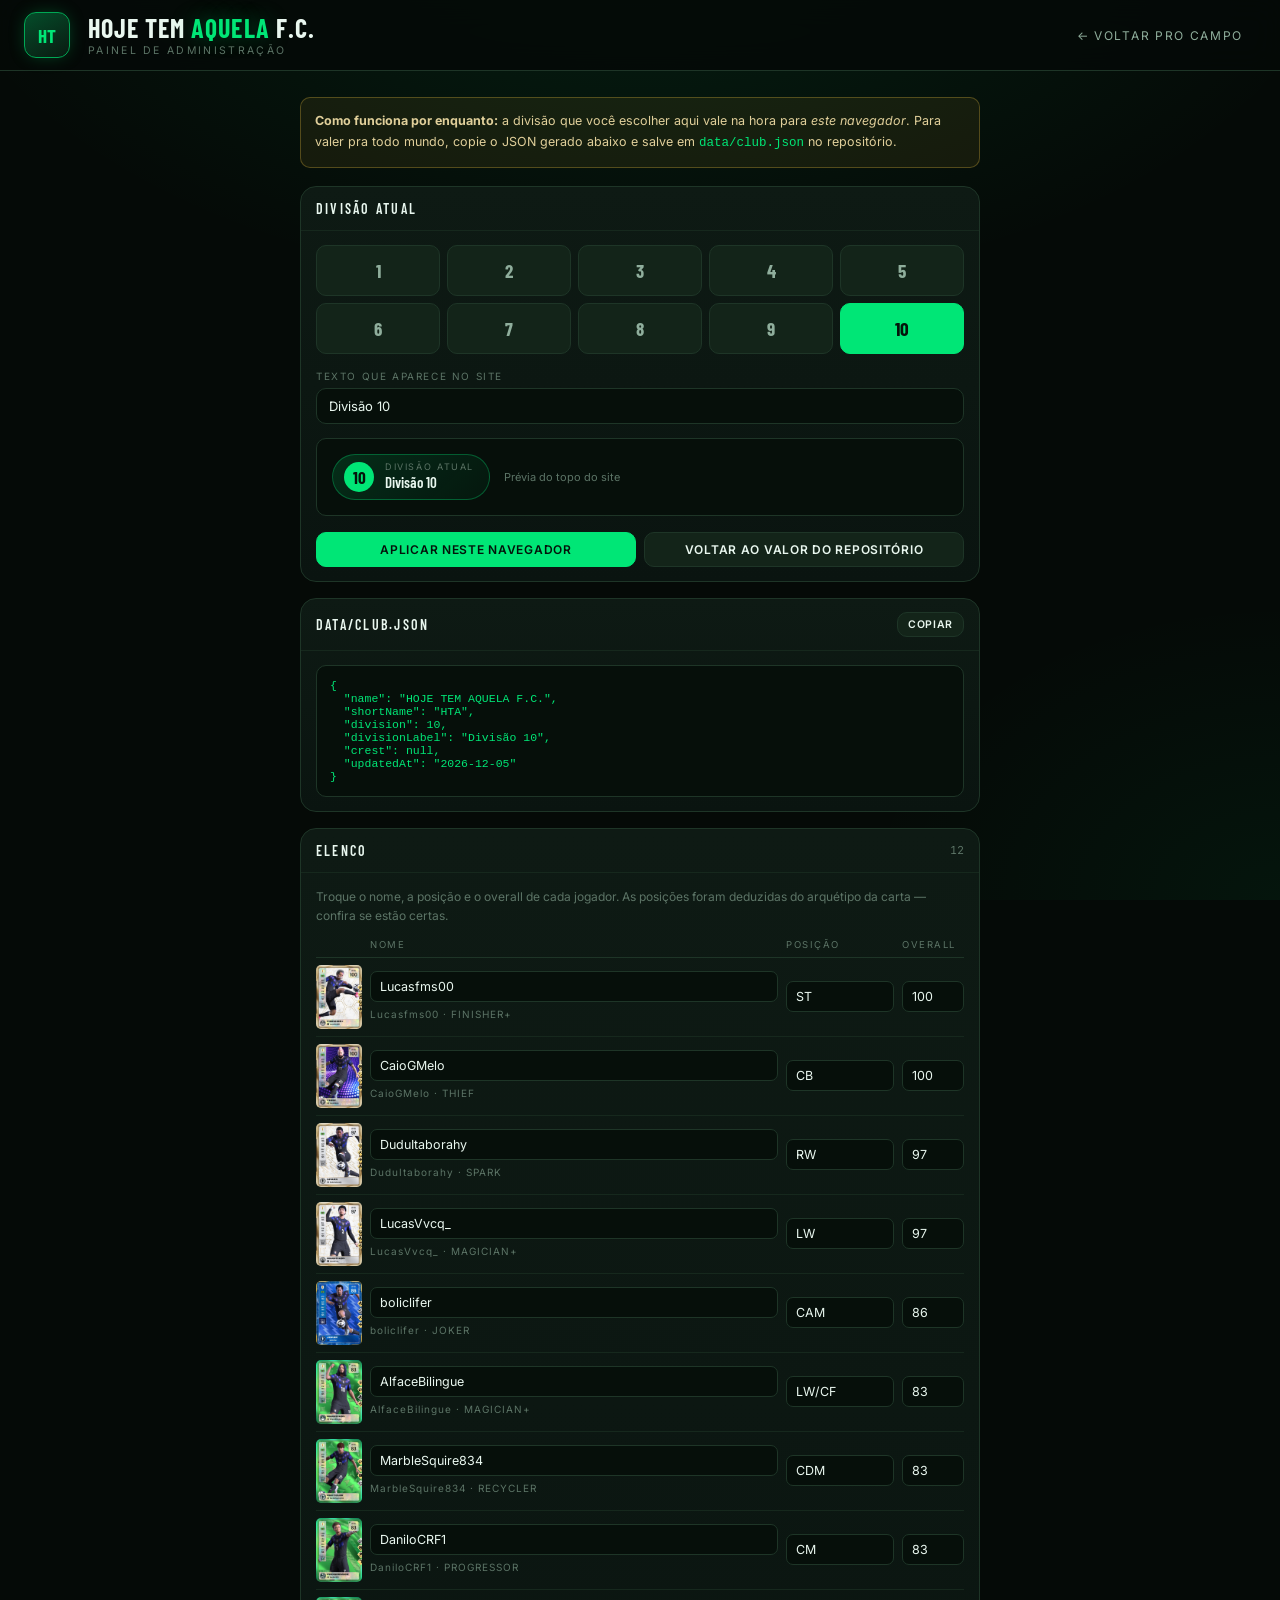
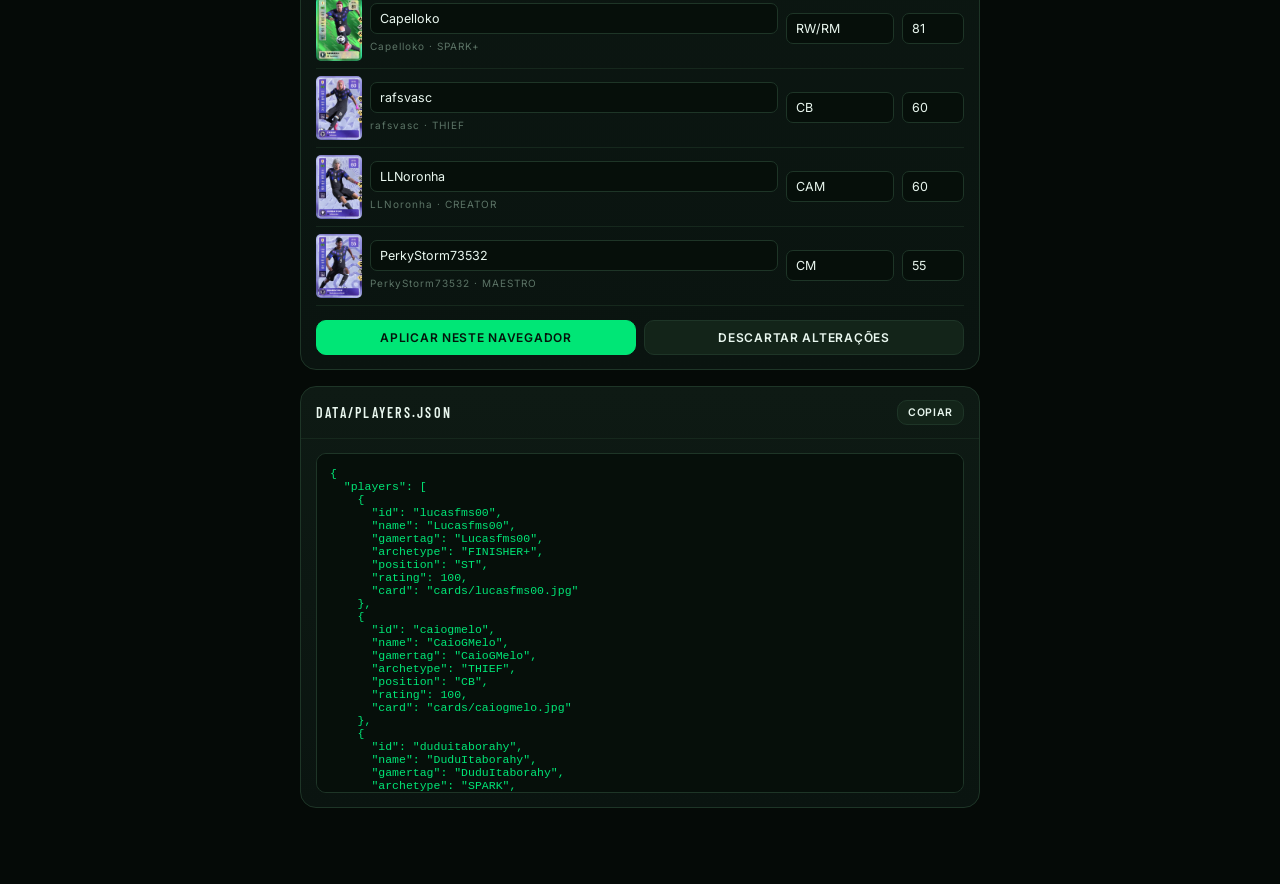
==== admin.html @ 06a7ee10 "Montador de formacoes do HOJE TEM AQUELA F.C. - 29 formacoes do EA FC 26 com as coordenadas de cada " ====
<!DOCTYPE html>
<html lang="pt-BR">
<head>
<meta charset="utf-8">
<meta name="viewport" content="width=device-width, initial-scale=1">
<title>Admin — HOJE TEM AQUELA F.C.</title>
<meta name="theme-color" content="#050a07">
<link rel="icon" href="data:image/svg+xml,<svg xmlns='http://www.w3.org/2000/svg' viewBox='0 0 100 100'><rect width='100' height='100' rx='22' fill='%23050a07'/><text x='50' y='68' font-size='54' font-family='sans-serif' font-weight='bold' fill='%2300e676' text-anchor='middle'>H</text></svg>">
<link rel="preconnect" href="https://fonts.googleapis.com">
<link rel="preconnect" href="https://fonts.gstatic.com" crossorigin>
<link href="https://fonts.googleapis.com/css2?family=Barlow+Condensed:wght@400;600;700&family=Inter:wght@400;500;600;700&display=swap" rel="stylesheet">
<link rel="stylesheet" href="assets/css/styles.css">
<style>
  .admin-wrap { max-width: 720px; margin: 0 auto; padding: 26px 20px 70px; }
  .note {
    background: rgba(245,197,66,.07);
    border: 1px solid rgba(245,197,66,.28);
    border-radius: var(--radius);
    padding: 12px 14px;
    font-size: 12.5px;
    line-height: 1.7;
    color: #e0cf9a;
    margin-bottom: 18px;
  }
  .div-picker { display: grid; grid-template-columns: repeat(5, 1fr); gap: 7px; }
  .div-opt {
    padding: 13px 4px;
    border-radius: var(--radius);
    border: 1px solid var(--line);
    background: var(--panel-2);
    color: var(--txt-dim);
    font-family: var(--font-head);
    font-size: 19px;
    font-weight: 700;
  }
  .div-opt:hover { border-color: var(--green-dim); color: var(--txt); }
  .div-opt.is-active { background: var(--green); border-color: var(--green); color: #04140b; }
  .preview {
    display: flex; align-items: center; gap: 14px;
    padding: 15px; border-radius: var(--radius);
    background: #060f0a; border: 1px solid var(--line); margin-top: 14px;
  }
  pre.json {
    background: #060f0a; border: 1px solid var(--line); border-radius: var(--radius);
    padding: 13px; font-size: 11.5px; color: var(--green); overflow-x: auto; margin: 0;
    max-height: 340px; overflow-y: auto;
    font-family: ui-monospace, 'Cascadia Code', Consolas, monospace;
  }
  .p-row {
    display: grid;
    grid-template-columns: 46px minmax(0,1fr) 108px 62px;
    gap: 8px; align-items: center;
    padding: 7px 0;
    border-bottom: 1px solid var(--line-soft);
  }
  .p-row:last-child { border-bottom: none; }
  .p-row img {
    width: 46px; height: 64px; object-fit: contain;
    border-radius: 5px; background: #08170e;
  }
  .p-row input, .p-row select {
    width: 100%; padding: 7px 9px; border-radius: 7px;
    border: 1px solid var(--line); background: #060f0a; color: var(--txt);
    font-size: 12.5px; outline: none;
  }
  .p-row input:focus, .p-row select:focus { border-color: var(--green-dim); }
  .p-row .tag { font-size: 10px; color: var(--txt-faint); letter-spacing: .1em; margin-top: 3px; }
  .p-head {
    display: grid; grid-template-columns: 46px minmax(0,1fr) 108px 62px; gap: 8px;
    font-size: 9.5px; text-transform: uppercase; letter-spacing: .16em;
    color: var(--txt-faint); padding-bottom: 7px; border-bottom: 1px solid var(--line);
  }
</style>
</head>
<body>

<header class="topbar">
  <div class="crest">HT</div>
  <div class="brand">
    <span class="name">HOJE TEM <em>AQUELA</em> F.C.</span>
    <span class="tag">Painel de administração</span>
  </div>
  <div class="topbar-spacer"></div>
  <a class="ghost-link" href="index.html">← Voltar pro campo</a>
</header>

<main class="admin-wrap">

  <div class="note">
    <strong>Como funciona por enquanto:</strong> a divisão que você escolher aqui vale na hora
    para <em>este navegador</em>. Para valer pra todo mundo, copie o JSON gerado abaixo e
    salve em <code style="color:var(--green)">data/club.json</code> no repositório.
  </div>

  <section class="panel">
    <div class="panel-head"><h3>Divisão atual</h3></div>
    <div class="panel-body">
      <div class="div-picker" id="divPicker"></div>

      <div class="field-row" style="margin-top:16px">
        <label for="divLabelInput">Texto que aparece no site</label>
        <input type="text" id="divLabelInput" placeholder="Ex.: Divisão 4 · Elite">
      </div>

      <div class="preview">
        <span class="division-badge">
          <span class="num" id="pvNum">—</span>
          <span class="meta">
            <span class="k">Divisão atual</span>
            <span class="v" id="pvLabel">—</span>
          </span>
        </span>
        <span style="font-size:11px;color:var(--txt-faint)">Prévia do topo do site</span>
      </div>

      <div class="btn-row" style="margin-top:16px">
        <button class="btn btn-primary" id="btnApply">Aplicar neste navegador</button>
        <button class="btn" id="btnReset">Voltar ao valor do repositório</button>
      </div>
    </div>
  </section>

  <section class="panel">
    <div class="panel-head">
      <h3>data/club.json</h3>
      <button class="btn" id="btnCopy" style="padding:5px 10px;font-size:10.5px">Copiar</button>
    </div>
    <div class="panel-body"><pre class="json" id="jsonOut"></pre></div>
  </section>

  <section class="panel">
    <div class="panel-head">
      <h3>Elenco</h3>
      <span class="count" id="playerCount">0</span>
    </div>
    <div class="panel-body">
      <p style="font-size:12px;color:var(--txt-faint);margin:0 0 14px;line-height:1.6">
        Troque o nome, a posição e o overall de cada jogador. As posições foram deduzidas
        do arquétipo da carta — confira se estão certas.
      </p>
      <div id="playerRows"></div>
      <div class="btn-row" style="margin-top:14px">
        <button class="btn btn-primary" id="btnApplyPlayers">Aplicar neste navegador</button>
        <button class="btn" id="btnResetPlayers">Descartar alterações</button>
      </div>
    </div>
  </section>

  <section class="panel">
    <div class="panel-head">
      <h3>data/players.json</h3>
      <button class="btn" id="btnCopyPlayers" style="padding:5px 10px;font-size:10.5px">Copiar</button>
    </div>
    <div class="panel-body"><pre class="json" id="playersJson"></pre></div>
  </section>

</main>

<div class="toast" id="toast"></div>

<script>
const LS_CLUB = 'htafc:club';
const $ = s => document.querySelector(s);

let base = { name: 'HOJE TEM AQUELA F.C.', shortName: 'HTA', division: 10, divisionLabel: 'Divisão 10', crest: null };
let current = { ...base };

function toast(msg) {
  const el = $('#toast');
  el.textContent = msg;
  el.classList.add('show');
  clearTimeout(toast._t);
  toast._t = setTimeout(() => el.classList.remove('show'), 2200);
}

function render() {
  $('#divPicker').innerHTML = Array.from({ length: 10 }, (_, i) => i + 1)
    .map(n => `<button class="div-opt${n === current.division ? ' is-active' : ''}" data-div="${n}">${n}</button>`)
    .join('');
  $('#divLabelInput').value = current.divisionLabel || '';
  $('#pvNum').textContent   = current.division ?? '—';
  $('#pvLabel').textContent = current.divisionLabel || '—';
  $('#jsonOut').textContent = JSON.stringify({
    ...current,
    updatedAt: new Date().toISOString().slice(0, 10),
  }, null, 2);
}

$('#divPicker').addEventListener('click', e => {
  const b = e.target.closest('[data-div]');
  if (!b) return;
  current.division = +b.dataset.div;
  current.divisionLabel = `Divisão ${current.division}`;
  render();
});

$('#divLabelInput').addEventListener('input', e => {
  current.divisionLabel = e.target.value;
  $('#pvLabel').textContent = e.target.value || '—';
  $('#jsonOut').textContent = JSON.stringify({ ...current, updatedAt: new Date().toISOString().slice(0, 10) }, null, 2);
});

$('#btnApply').addEventListener('click', () => {
  localStorage.setItem(LS_CLUB, JSON.stringify(current));
  toast('Divisão aplicada neste navegador');
});

$('#btnReset').addEventListener('click', () => {
  localStorage.removeItem(LS_CLUB);
  current = { ...base };
  render();
  toast('Voltou ao valor do repositório');
});

$('#btnCopy').addEventListener('click', async () => {
  try { await navigator.clipboard.writeText($('#jsonOut').textContent); toast('JSON copiado'); }
  catch { toast('Não consegui copiar — selecione manualmente'); }
});

/* ------------------------------------------------------------------- elenco */

const LS_PLAYERS = 'htafc:players';
const POSITIONS = ['GK','CB','LB','RB','LWB','RWB','CDM','CM','CAM','LM','RM','LW','RW','CF','ST'];

let basePlayers = [];   // o que está em data/players.json
let editPlayers = [];   // o que está sendo editado aqui

function renderPlayers() {
  $('#playerCount').textContent = editPlayers.length;

  $('#playerRows').innerHTML =
    `<div class="p-head"><span></span><span>Nome</span><span>Posição</span><span>Overall</span></div>` +
    editPlayers.map((p, i) => `
      <div class="p-row">
        ${p.card ? `<img src="${p.card}" alt="">` : '<span></span>'}
        <span>
          <input type="text" data-i="${i}" data-k="name" value="${(p.name || '').replace(/"/g, '&quot;')}">
          <span class="tag">${p.gamertag || p.id}${p.archetype ? ' · ' + p.archetype : ''}</span>
        </span>
        <input type="text" data-i="${i}" data-k="position" value="${p.position || ''}" list="posList" placeholder="ex.: CM/CAM">
        <input type="number" data-i="${i}" data-k="rating" value="${p.rating ?? ''}" min="0" max="120">
      </div>`).join('') +
    `<datalist id="posList">${POSITIONS.map(p => `<option value="${p}">`).join('')}</datalist>`;

  $('#playersJson').textContent = JSON.stringify({ players: editPlayers }, null, 2);
}

$('#playerRows').addEventListener('input', e => {
  const el = e.target;
  if (!el.dataset.k) return;
  const p = editPlayers[+el.dataset.i];
  if (el.dataset.k === 'rating') p.rating = el.value === '' ? null : +el.value;
  else p[el.dataset.k] = el.value;
  $('#playersJson').textContent = JSON.stringify({ players: editPlayers }, null, 2);
});

$('#btnApplyPlayers').addEventListener('click', () => {
  localStorage.setItem(LS_PLAYERS, JSON.stringify(editPlayers));
  toast('Elenco aplicado neste navegador');
});

$('#btnResetPlayers').addEventListener('click', () => {
  localStorage.removeItem(LS_PLAYERS);
  editPlayers = basePlayers.map(p => ({ ...p }));
  renderPlayers();
  toast('Voltou ao valor do repositório');
});

$('#btnCopyPlayers').addEventListener('click', async () => {
  try { await navigator.clipboard.writeText($('#playersJson').textContent); toast('JSON do elenco copiado'); }
  catch { toast('Não consegui copiar — selecione manualmente'); }
});

/* --------------------------------------------------------------------- boot */

(async function init() {
  try {
    const res = await fetch('data/club.json', { cache: 'no-store' });
    if (res.ok) base = { ...base, ...await res.json() };
  } catch (e) { /* usa os valores padrão */ }

  current = { ...base };
  try {
    const saved = JSON.parse(localStorage.getItem(LS_CLUB) || 'null');
    if (saved) current = { ...current, ...saved };
  } catch (e) { /* ignora */ }

  render();

  try {
    const res = await fetch('data/players.json', { cache: 'no-store' });
    if (res.ok) basePlayers = (await res.json()).players || [];
  } catch (e) { /* elenco vazio */ }

  editPlayers = basePlayers.map(p => ({ ...p }));
  try {
    const saved = JSON.parse(localStorage.getItem(LS_PLAYERS) || 'null');
    if (Array.isArray(saved)) {
      // mantém a ordem do repositório e aplica por cima o que foi editado
      editPlayers = basePlayers.map(p => ({ ...p, ...(saved.find(s => s.id === p.id) || {}) }));
    }
  } catch (e) { /* ignora */ }

  renderPlayers();
})();
</script>
</body>
</html>
---- assets/css/styles.css ----
/* ==========================================================================
   HOJE TEM AQUELA F.C. — Montador de Formações
   Tema: verde e preto
   ========================================================================== */

:root {
  --green:        #00e676;
  --green-bright: #4dffa6;
  --green-dim:    #00a854;
  --green-deep:   #044d2a;
  --glow:         rgba(0, 230, 118, .35);

  --bg:        #050a07;
  --bg-2:      #0a1410;
  --panel:     #0e1a14;
  --panel-2:   #132419;
  --line:      #1e3527;
  --line-soft: #16281d;

  --txt:       #e9f7ef;
  --txt-dim:   #8fae9c;
  --txt-faint: #5c7466;

  --gold:      #f5c542;
  --radius:    10px;
  --radius-lg: 16px;

  --font-head: 'Barlow Condensed', 'Arial Narrow', 'Oswald', system-ui, sans-serif;
  --font-body: 'Inter', system-ui, -apple-system, 'Segoe UI', sans-serif;

  /* Carta = 117x169 num gramado de 900x650, convertido para % da área do campo.
     A área do campo é maior que o gramado para as cartas da frente poderem "vazar" por cima. */
  --card-w: 12.2%;
  --card-h: 19.4%;   /* mantém a proporção 720x995 do recorte */
}

* { box-sizing: border-box; }

html, body {
  margin: 0;
  padding: 0;
  background: var(--bg);
  color: var(--txt);
  font-family: var(--font-body);
  -webkit-font-smoothing: antialiased;
}

body {
  min-height: 100vh;
  background-image:
    radial-gradient(1100px 600px at 50% -10%, rgba(0, 230, 118, .10), transparent 65%),
    radial-gradient(700px 500px at 100% 100%, rgba(0, 230, 118, .05), transparent 60%);
  background-attachment: fixed;
}

h1, h2, h3, h4 { font-family: var(--font-head); margin: 0; letter-spacing: .02em; }
button { font-family: inherit; cursor: pointer; }
input, select { font-family: inherit; }

/* ------------------------------------------------------------------ header */

.topbar {
  position: sticky;
  top: 0;
  z-index: 60;
  display: flex;
  align-items: center;
  gap: 18px;
  padding: 12px 24px;
  background: rgba(5, 10, 7, .88);
  backdrop-filter: blur(14px);
  border-bottom: 1px solid var(--line);
}

.crest {
  width: 46px;
  height: 46px;
  flex: none;
  display: grid;
  place-items: center;
  border-radius: 12px;
  background: linear-gradient(150deg, var(--green-deep), #0a1a11);
  border: 1px solid var(--green-dim);
  box-shadow: 0 0 18px -4px var(--glow);
  font-family: var(--font-head);
  font-weight: 700;
  font-size: 19px;
  color: var(--green);
  overflow: hidden;
}
.crest img { width: 100%; height: 100%; object-fit: contain; }

.brand { display: flex; flex-direction: column; line-height: 1.05; min-width: 0; }
.brand .name {
  font-family: var(--font-head);
  font-weight: 700;
  font-size: 26px;
  text-transform: uppercase;
  letter-spacing: .04em;
  white-space: nowrap;
}
.brand .name em {
  font-style: normal;
  color: var(--green);
  text-shadow: 0 0 22px var(--glow);
}
.brand .tag {
  font-size: 10.5px;
  text-transform: uppercase;
  letter-spacing: .22em;
  color: var(--txt-faint);
  margin-top: 3px;
}

.topbar-spacer { flex: 1; }

.division-badge {
  display: flex;
  align-items: center;
  gap: 11px;
  padding: 7px 15px 7px 11px;
  border-radius: 999px;
  background: linear-gradient(135deg, rgba(0, 230, 118, .14), rgba(0, 230, 118, .04));
  border: 1px solid rgba(0, 230, 118, .32);
}
.division-badge .num {
  width: 30px; height: 30px;
  display: grid; place-items: center;
  border-radius: 50%;
  background: var(--green);
  color: #04140b;
  font-family: var(--font-head);
  font-weight: 700;
  font-size: 17px;
}
.division-badge .meta { display: flex; flex-direction: column; line-height: 1.2; }
.division-badge .meta .k {
  font-size: 9px; text-transform: uppercase; letter-spacing: .18em; color: var(--txt-faint);
}
.division-badge .meta .v {
  font-family: var(--font-head); font-size: 15px; font-weight: 600; white-space: nowrap;
}

.ghost-link {
  color: var(--txt-dim);
  text-decoration: none;
  font-size: 12px;
  text-transform: uppercase;
  letter-spacing: .14em;
  padding: 8px 12px;
  border-radius: var(--radius);
  border: 1px solid transparent;
}
.ghost-link:hover { color: var(--green); border-color: var(--line); background: var(--panel); }

/* -------------------------------------------------------------------- shell */

.layout {
  display: grid;
  grid-template-columns: 250px minmax(0, 1fr) 300px;
  gap: 18px;
  padding: 18px 24px 60px;
  align-items: start;
  max-width: 1720px;
  margin: 0 auto;
}

.panel {
  background: linear-gradient(180deg, var(--panel), var(--bg-2));
  border: 1px solid var(--line);
  border-radius: var(--radius-lg);
  overflow: hidden;
}
.panel + .panel { margin-top: 16px; }

.panel-head {
  display: flex;
  align-items: center;
  justify-content: space-between;
  gap: 8px;
  padding: 13px 15px;
  border-bottom: 1px solid var(--line-soft);
}
.panel-head h3 {
  font-size: 14px;
  text-transform: uppercase;
  letter-spacing: .16em;
  color: var(--txt);
  font-weight: 600;
}
.panel-head .count {
  font-size: 11px;
  color: var(--txt-faint);
  font-variant-numeric: tabular-nums;
}
.panel-body { padding: 14px 15px; }

/* --------------------------------------------------------------------- pitch */

.stage { display: flex; flex-direction: column; gap: 16px; min-width: 0; }

.stage-head {
  display: flex;
  align-items: flex-end;
  justify-content: space-between;
  gap: 16px;
  flex-wrap: wrap;
}
.stage-head h1 {
  font-size: 30px;
  text-transform: uppercase;
  letter-spacing: .04em;
}
.stage-head .sub { font-size: 12.5px; color: var(--txt-dim); margin-top: 2px; }

.formation-tag {
  font-family: var(--font-head);
  font-size: 15px;
  letter-spacing: .1em;
  color: var(--green);
  border: 1px solid var(--green-dim);
  background: rgba(0, 230, 118, .08);
  border-radius: 999px;
  padding: 5px 15px;
}

.pitch-wrap {
  position: relative;
  width: 100%;
  aspect-ratio: 900 / 780;
  border-radius: var(--radius-lg);
  background: radial-gradient(120% 90% at 50% 0%, #0f2418, #060d09 78%);
  border: 1px solid var(--line);
  overflow: hidden;
  padding: 0;
}

/* gramado em perspectiva (trapézio), separado dos jogadores para não distorcê-los */
.pitch-turf {
  position: absolute;
  inset: 15% 3% 2%;
  background:
    repeating-linear-gradient(180deg,
      rgba(255, 255, 255, .035) 0 8.33%,
      rgba(0, 0, 0, .045) 8.33% 16.66%),
    linear-gradient(180deg, #1f7a45 0%, #17663a 45%, #0f4d2b 100%);
  clip-path: polygon(14% 0%, 86% 0%, 100% 100%, 0% 100%);
  box-shadow: inset 0 0 90px rgba(0, 0, 0, .55);
}

/* marcações do campo desenhadas em SVG por cima do gramado */
.pitch-lines {
  position: absolute;
  inset: 15% 3% 2%;
  clip-path: polygon(14% 0%, 86% 0%, 100% 100%, 0% 100%);
  pointer-events: none;
  opacity: .55;
}

.pitch-watermark {
  position: absolute;
  left: 50%;
  top: 52%;
  transform: translate(-50%, -50%);
  font-family: var(--font-head);
  font-size: clamp(30px, 6.5vw, 82px);
  font-weight: 700;
  letter-spacing: .1em;
  color: rgba(255, 255, 255, .05);
  white-space: nowrap;
  pointer-events: none;
  user-select: none;
  text-align: center;
  line-height: .95;
}

/* ---------------------------------------------------------------- slot/carta */

.slot {
  position: absolute;
  width: var(--card-w);
  height: var(--card-h);
  transform: translate(-50%, -50%);
  cursor: pointer;
  z-index: 5;
}
.slot.is-over { z-index: 20; }
.slot.is-dragging { opacity: .35; }

.slot-inner {
  position: relative;
  width: 100%;
  height: 100%;
  border-radius: 8px;
  transition: transform .14s ease, filter .14s ease;
}
.slot:hover .slot-inner { transform: translateY(-5px); filter: drop-shadow(0 8px 16px rgba(0, 0, 0, .6)); }
.slot.is-over .slot-inner { transform: translateY(-7px) scale(1.05); }
.slot.is-selected .slot-inner { transform: translateY(-5px) scale(1.03); }

/* slot vazio */
.slot-empty {
  width: 100%;
  height: 100%;
  display: grid;
  place-items: center;
  border: 2px dashed rgba(255, 255, 255, .22);
  border-radius: 8px;
  background: rgba(4, 12, 8, .42);
  backdrop-filter: blur(2px);
  transition: border-color .14s, background .14s;
}
.slot-empty::after {
  content: '+';
  font-family: var(--font-head);
  font-size: 30px;
  font-weight: 300;
  color: rgba(0, 230, 118, .65);
  line-height: 1;
}
.slot:hover .slot-empty,
.slot.is-over .slot-empty {
  border-color: var(--green);
  background: rgba(0, 230, 118, .12);
}

/* etiqueta de posição */
.slot-pos {
  position: absolute;
  left: 50%;
  bottom: -9px;
  transform: translateX(-50%);
  z-index: 3;
  padding: 2px 9px;
  border-radius: 999px;
  background: #06110b;
  border: 1px solid var(--line);
  font-family: var(--font-head);
  font-size: clamp(9px, 1.05vw, 12px);
  font-weight: 600;
  letter-spacing: .06em;
  color: var(--txt-dim);
  white-space: nowrap;
}
.slot.fit-natural .slot-pos { color: var(--green); border-color: var(--green-dim); }
.slot.fit-related .slot-pos { color: var(--gold);  border-color: rgba(245, 197, 66, .45); }
.slot.fit-out     .slot-pos { color: #ff7b6b;      border-color: rgba(255, 123, 107, .45); }

/* botão de remover */
.slot-remove {
  position: absolute;
  top: -7px; right: -7px;
  z-index: 4;
  width: 20px; height: 20px;
  border-radius: 50%;
  border: 1px solid #3a1414;
  background: #2a0d0d;
  color: #ff8f7d;
  font-size: 13px;
  line-height: 1;
  display: none;
  place-items: center;
  padding: 0;
}
.slot:hover .slot-remove { display: grid; }
.slot-remove:hover { background: #4a1414; color: #fff; }

/* ------------------------------------------------------------- carta jogador */

.card {
  position: relative;
  width: 100%;
  height: 100%;
  /* acompanha o arredondamento da própria moldura da carta do jogo */
  border-radius: 7% / 5%;
  overflow: hidden;
  user-select: none;
  -webkit-user-drag: none;
}
.card img {
  width: 100%;
  height: 100%;
  object-fit: contain;
  display: block;
  pointer-events: none;
  filter: drop-shadow(0 4px 10px rgba(0, 0, 0, .55));
}

/* carta gerada (fallback pra quem ainda não tem imagem recortada) */
.card-gen {
  width: 100%;
  height: 100%;
  display: flex;
  flex-direction: column;
  border-radius: 8px;
  padding: 9% 8% 7%;
  background: linear-gradient(165deg, #123a24 0%, #0a1f14 48%, #05100a 100%);
  border: 1px solid rgba(0, 230, 118, .38);
  box-shadow: inset 0 1px 0 rgba(0, 230, 118, .22), 0 4px 14px rgba(0, 0, 0, .55);
  overflow: hidden;
}
.card-gen::before {
  content: '';
  position: absolute;
  inset: 0;
  background: linear-gradient(115deg, transparent 40%, rgba(0, 230, 118, .07) 50%, transparent 60%);
  pointer-events: none;
}
.card-gen .cg-top { display: flex; align-items: flex-start; gap: 5%; line-height: 1; }
.card-gen .cg-rating {
  font-family: var(--font-head);
  font-weight: 700;
  font-size: clamp(13px, 2.3vw, 26px);
  color: var(--green);
}
.card-gen .cg-pos {
  font-family: var(--font-head);
  font-size: clamp(7px, 1.05vw, 12px);
  letter-spacing: .06em;
  color: var(--txt-dim);
  margin-top: 12%;
}
.card-gen .cg-face {
  flex: 1;
  display: grid;
  place-items: center;
  font-family: var(--font-head);
  font-weight: 700;
  font-size: clamp(16px, 3.2vw, 40px);
  color: rgba(0, 230, 118, .22);
  letter-spacing: .02em;
}
.card-gen .cg-name {
  text-align: center;
  font-family: var(--font-head);
  font-size: clamp(8px, 1.25vw, 14px);
  font-weight: 600;
  text-transform: uppercase;
  letter-spacing: .03em;
  color: var(--txt);
  border-top: 1px solid rgba(0, 230, 118, .22);
  padding-top: 4%;
  white-space: nowrap;
  overflow: hidden;
  text-overflow: ellipsis;
}

/* ------------------------------------------------------------------- reservas */

.bench {
  display: flex;
  gap: 10px;
  overflow-x: auto;
  padding: 4px 8px 12px;
}
.bench .bench-slot {
  position: relative;
  transform: none;            /* anula o centramento usado pelos slots do campo */
  flex: 0 0 84px;
  width: 84px;
  height: 118px;
  cursor: pointer;
}
.bench .bench-slot .slot-inner { width: 100%; height: 100%; }
.bench .bench-slot:hover .slot-inner { transform: translateY(-4px); }
.bench .bench-slot .slot-pos { bottom: -8px; }

/* --------------------------------------------------------------------- elenco */

.roster-search {
  width: 100%;
  padding: 9px 12px;
  border-radius: var(--radius);
  border: 1px solid var(--line);
  background: #060f0a;
  color: var(--txt);
  font-size: 13px;
  outline: none;
  margin-bottom: 11px;
}
.roster-search:focus { border-color: var(--green-dim); box-shadow: 0 0 0 3px rgba(0, 230, 118, .1); }
.roster-search::placeholder { color: var(--txt-faint); }

.roster-list { display: flex; flex-direction: column; gap: 6px; max-height: 62vh; overflow-y: auto; }

.roster-item {
  display: flex;
  align-items: center;
  gap: 10px;
  padding: 7px 9px;
  border-radius: var(--radius);
  border: 1px solid transparent;
  background: var(--panel-2);
  cursor: grab;
  transition: border-color .12s, background .12s, transform .12s;
}
.roster-item:hover { border-color: var(--green-dim); background: #16301f; }
.roster-item.is-selected {
  border-color: var(--green);
  background: rgba(0, 230, 118, .12);
  box-shadow: 0 0 0 3px rgba(0, 230, 118, .08);
}
.roster-item.is-used { opacity: .38; }
.roster-item.is-dragging { opacity: .4; }

.roster-item .thumb {
  width: 34px; height: 46px;
  flex: none;
  border-radius: 5px;
  overflow: hidden;
  background: #08170e;
  border: 1px solid var(--line);
  display: grid; place-items: center;
  font-family: var(--font-head);
  font-size: 13px;
  color: var(--green-dim);
}
.roster-item .thumb img { width: 100%; height: 100%; object-fit: contain; }
.roster-item .info { min-width: 0; flex: 1; }
.roster-item .info .n {
  font-size: 12.5px;
  font-weight: 600;
  white-space: nowrap;
  overflow: hidden;
  text-overflow: ellipsis;
}
.roster-item .info .p {
  font-size: 10px;
  text-transform: uppercase;
  letter-spacing: .12em;
  color: var(--txt-faint);
  margin-top: 2px;
}
.roster-item .ovr {
  font-family: var(--font-head);
  font-size: 17px;
  font-weight: 700;
  color: var(--green);
}

.empty-state {
  text-align: center;
  padding: 26px 14px;
  color: var(--txt-faint);
  font-size: 12.5px;
  line-height: 1.65;
}
.empty-state strong { color: var(--txt-dim); display: block; margin-bottom: 6px; font-size: 13px; }
.empty-state code {
  background: #08170e;
  border: 1px solid var(--line);
  border-radius: 4px;
  padding: 1px 5px;
  color: var(--green);
  font-size: 11.5px;
}

/* ------------------------------------------------------------------ formações */

.formation-grid {
  display: grid;
  grid-template-columns: 1fr 1fr;
  gap: 6px;
  max-height: 340px;
  overflow-y: auto;
  padding-right: 3px;
}
.formation-btn {
  padding: 8px 4px;
  border-radius: var(--radius);
  border: 1px solid var(--line);
  background: var(--panel-2);
  color: var(--txt-dim);
  font-family: var(--font-head);
  font-size: 14px;
  font-weight: 600;
  letter-spacing: .04em;
  transition: all .12s;
}
.formation-btn:hover { border-color: var(--green-dim); color: var(--txt); background: #16301f; }
.formation-btn.is-active {
  background: var(--green);
  border-color: var(--green);
  color: #04140b;
  font-weight: 700;
}

/* ------------------------------------------------------------------- controles */

.field-row { margin-bottom: 12px; }
.field-row:last-child { margin-bottom: 0; }
.field-row label {
  display: block;
  font-size: 10px;
  text-transform: uppercase;
  letter-spacing: .16em;
  color: var(--txt-faint);
  margin-bottom: 6px;
}
.field-row input[type="text"] {
  width: 100%;
  padding: 9px 12px;
  border-radius: var(--radius);
  border: 1px solid var(--line);
  background: #060f0a;
  color: var(--txt);
  font-size: 13px;
  outline: none;
}
.field-row input[type="text"]:focus { border-color: var(--green-dim); }

.btn {
  display: inline-flex;
  align-items: center;
  justify-content: center;
  gap: 7px;
  padding: 9px 14px;
  border-radius: var(--radius);
  border: 1px solid var(--line);
  background: var(--panel-2);
  color: var(--txt);
  font-size: 12px;
  font-weight: 600;
  letter-spacing: .06em;
  text-transform: uppercase;
  transition: all .12s;
}
.btn:hover { border-color: var(--green-dim); background: #16301f; }
.btn-primary {
  background: var(--green);
  border-color: var(--green);
  color: #04140b;
}
.btn-primary:hover { background: var(--green-bright); border-color: var(--green-bright); }
.btn-danger:hover { border-color: #6b2020; background: #2a0d0d; color: #ff8f7d; }
.btn-block { width: 100%; }
.btn-row { display: flex; gap: 8px; }
.btn-row .btn { flex: 1; }

/* squads salvos */
.squad-list { display: flex; flex-direction: column; gap: 5px; }
.squad-row {
  display: flex;
  align-items: center;
  gap: 8px;
  padding: 8px 10px;
  border-radius: var(--radius);
  background: var(--panel-2);
  border: 1px solid transparent;
}
.squad-row:hover { border-color: var(--line); }
.squad-row .sq-name {
  flex: 1;
  font-size: 12.5px;
  cursor: pointer;
  white-space: nowrap;
  overflow: hidden;
  text-overflow: ellipsis;
}
.squad-row .sq-name:hover { color: var(--green); }
.squad-row .sq-form { font-family: var(--font-head); font-size: 12px; color: var(--txt-faint); }
.squad-row .sq-del {
  border: none; background: none; color: var(--txt-faint); font-size: 15px; line-height: 1; padding: 0 2px;
}
.squad-row .sq-del:hover { color: #ff8f7d; }

/* --------------------------------------------------------------------- toast */

.toast {
  position: fixed;
  left: 50%;
  bottom: 26px;
  transform: translateX(-50%) translateY(20px);
  z-index: 200;
  padding: 11px 20px;
  border-radius: 999px;
  background: #0b1d13;
  border: 1px solid var(--green-dim);
  color: var(--green);
  font-size: 12.5px;
  font-weight: 600;
  letter-spacing: .04em;
  box-shadow: 0 8px 30px rgba(0, 0, 0, .6);
  opacity: 0;
  pointer-events: none;
  transition: opacity .2s, transform .2s;
}
.toast.show { opacity: 1; transform: translateX(-50%) translateY(0); }

/* imagem "fantasma" durante o arraste */
.drag-ghost {
  position: fixed;
  z-index: 500;
  width: 88px;
  pointer-events: none;
  opacity: .9;
  transform: translate(-50%, -50%) rotate(-4deg);
}

/* ------------------------------------------------------------------ responsivo */

@media (max-width: 1300px) {
  .layout { grid-template-columns: 220px minmax(0, 1fr) 264px; gap: 14px; padding: 14px; }
}

@media (max-width: 1050px) {
  .layout {
    grid-template-columns: minmax(0, 1fr);
    padding: 12px;
  }
  .col-left  { order: 2; }
  .stage     { order: 1; }
  .col-right { order: 3; }
  .roster-list { max-height: none; }
  .formation-grid { grid-template-columns: repeat(3, 1fr); max-height: none; }
}

@media (max-width: 620px) {
  .topbar { padding: 10px 13px; gap: 11px; flex-wrap: wrap; }
  .brand .name { font-size: 19px; }
  .crest { width: 38px; height: 38px; font-size: 15px; }
  .division-badge { padding: 5px 11px 5px 7px; }
  .division-badge .num { width: 25px; height: 25px; font-size: 14px; }
  .stage-head h1 { font-size: 22px; }
  .formation-grid { grid-template-columns: repeat(2, 1fr); }
  .slot-pos { bottom: -7px; padding: 1px 6px; }
}

/* barra de rolagem */
::-webkit-scrollbar { width: 9px; height: 9px; }
::-webkit-scrollbar-track { background: transparent; }
::-webkit-scrollbar-thumb { background: #1c3325; border-radius: 6px; border: 2px solid var(--bg); }
::-webkit-scrollbar-thumb:hover { background: var(--green-deep); }
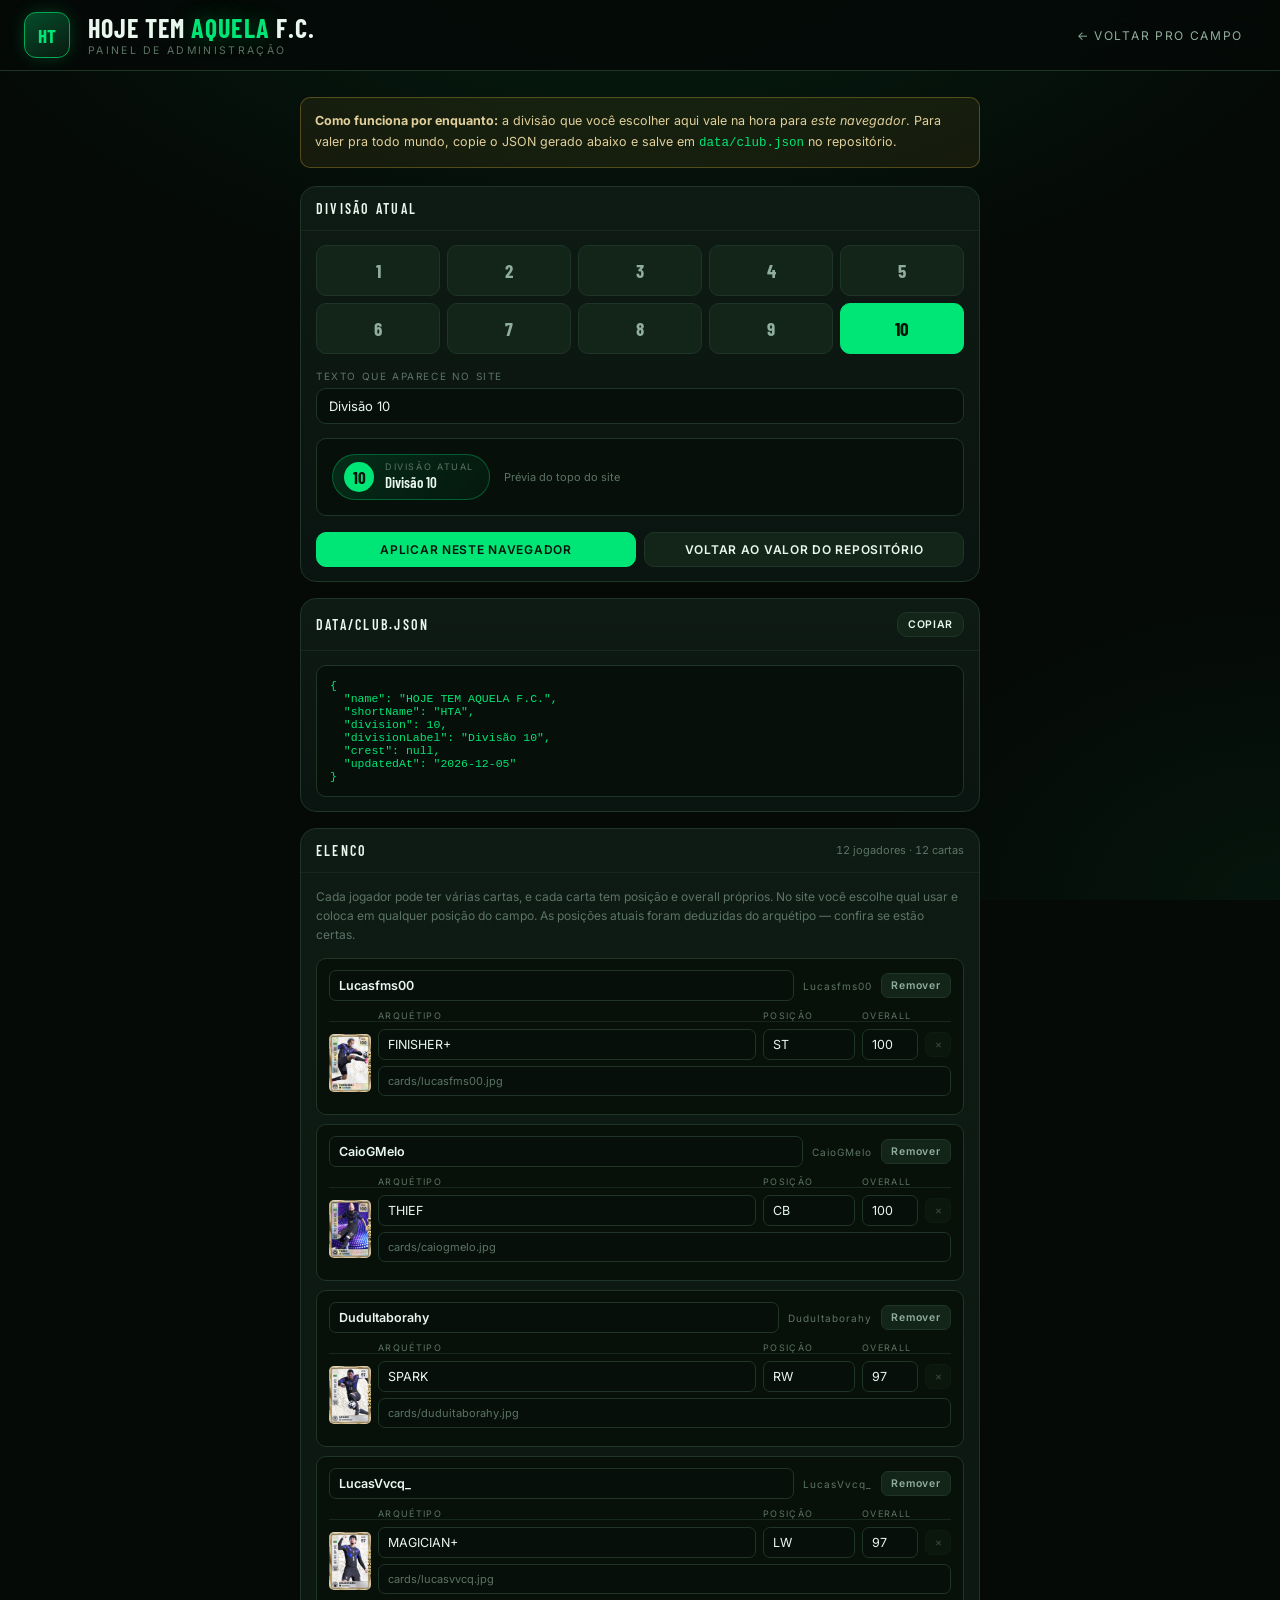
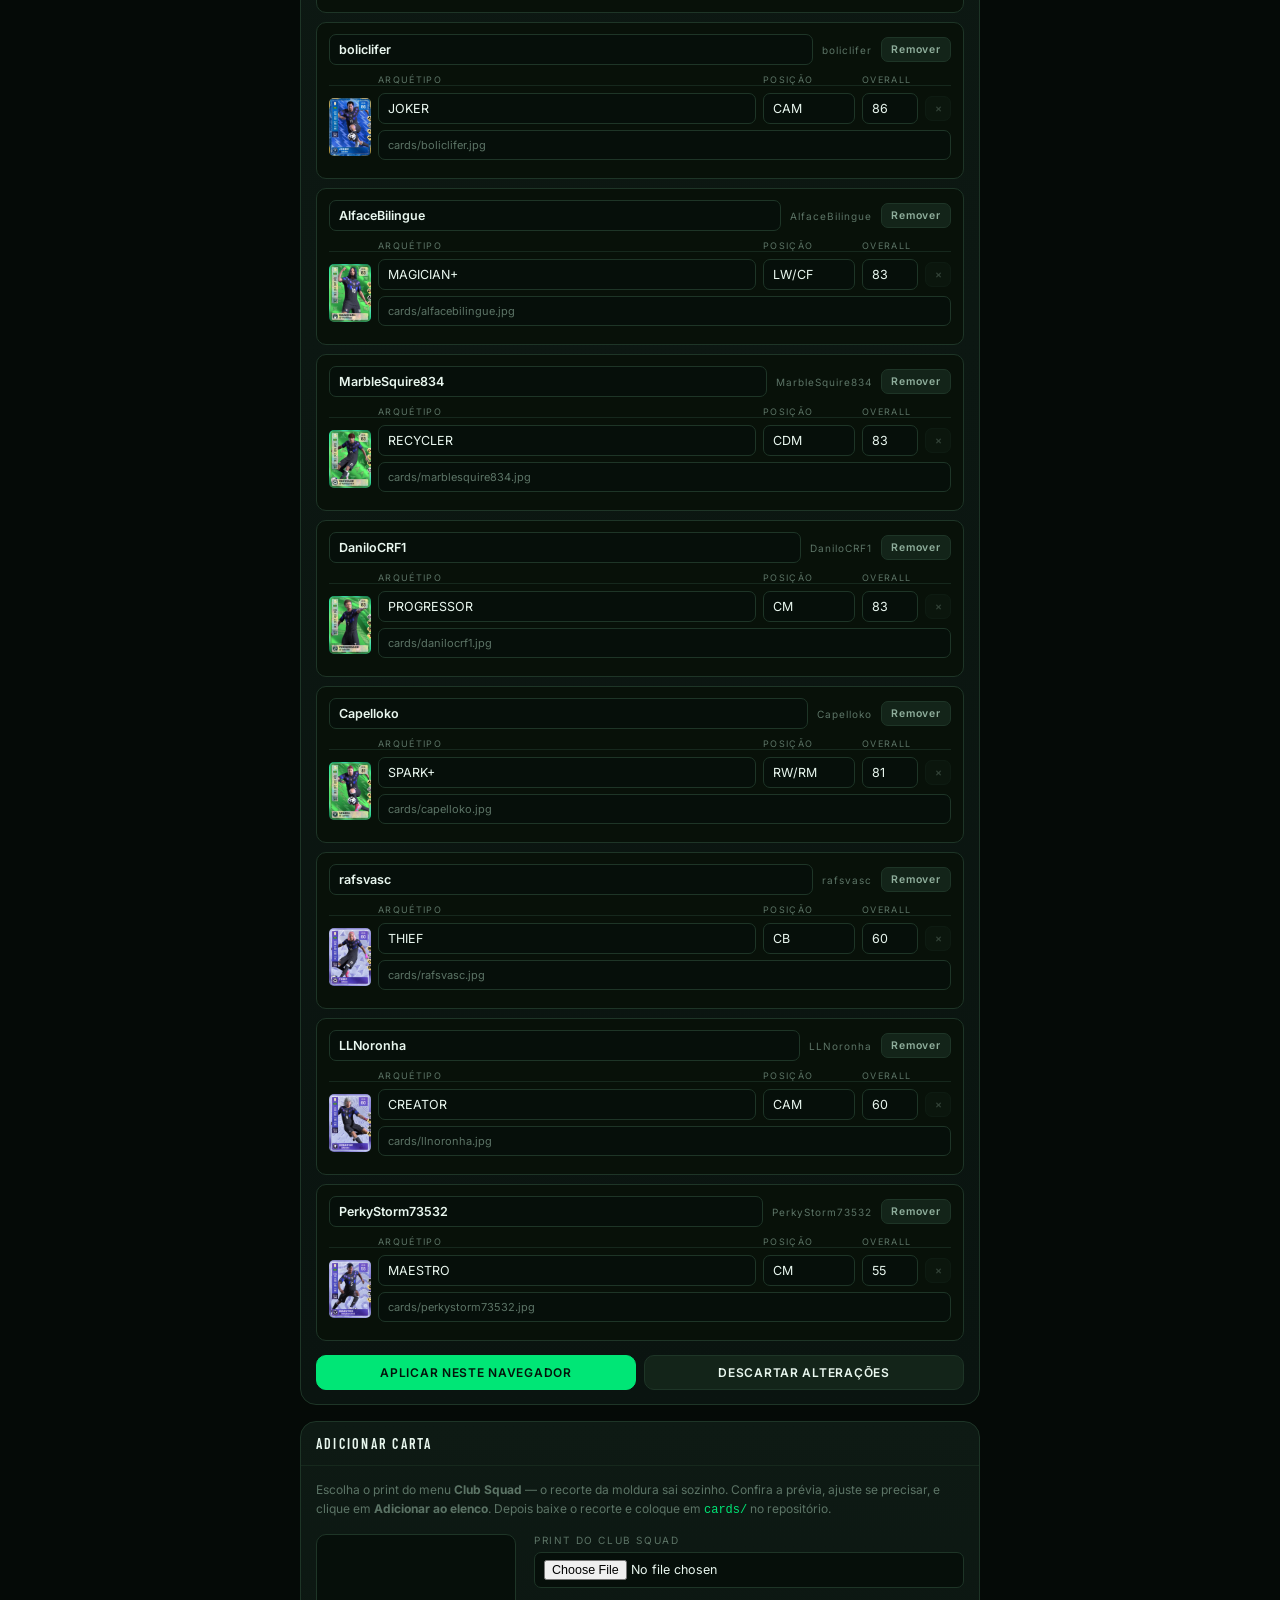
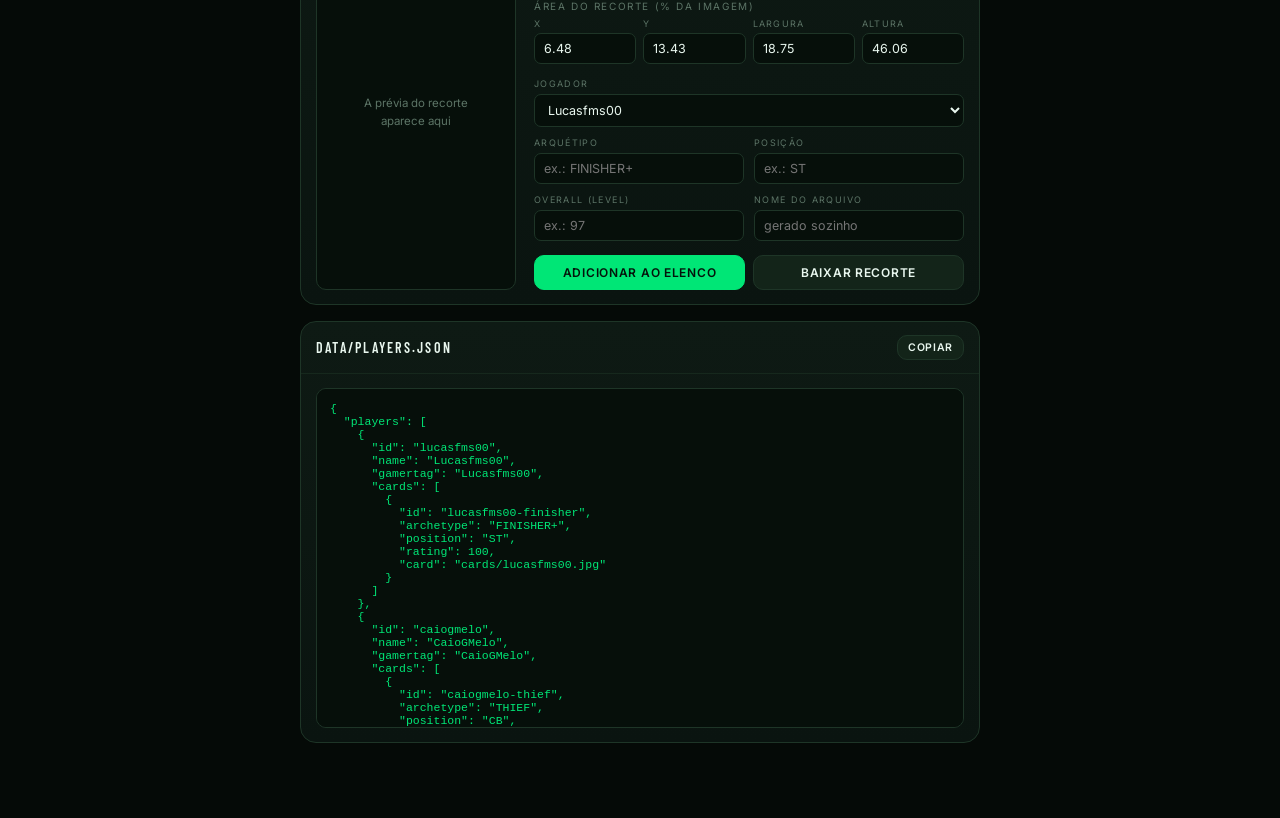
==== commit 4f4a34bb: "Varias cartas por jogador - Elenco passa a ter uma lista de cartas por jogador; cada carta com posic" ====
--- a/admin.html
+++ b/admin.html
@@ -46,29 +46,71 @@
     max-height: 340px; overflow-y: auto;
     font-family: ui-monospace, 'Cascadia Code', Consolas, monospace;
   }
-  .p-row {
+  input, select, textarea {
+    padding: 7px 9px; border-radius: 7px;
+    border: 1px solid var(--line); background: #060f0a; color: var(--txt);
+    font-size: 12.5px; outline: none; font-family: inherit;
+  }
+  input:focus, select:focus { border-color: var(--green-dim); }
+
+  /* ---- elenco ---- */
+  .p-player {
+    border: 1px solid var(--line);
+    border-radius: var(--radius);
+    padding: 11px 12px;
+    margin-bottom: 9px;
+    background: #081109;
+  }
+  .p-player-head { display: flex; align-items: center; gap: 9px; margin-bottom: 9px; }
+  .p-player-head input { flex: 1; min-width: 0; font-weight: 600; }
+  .p-player-head .gt {
+    font-size: 10px; color: var(--txt-faint); letter-spacing: .1em;
+    white-space: nowrap; overflow: hidden; text-overflow: ellipsis; max-width: 140px;
+  }
+  .mini {
+    padding: 5px 9px; border-radius: 7px; border: 1px solid var(--line);
+    background: var(--panel-2); color: var(--txt-dim);
+    font-size: 10.5px; font-weight: 600; letter-spacing: .08em; white-space: nowrap;
+  }
+  .mini:hover { border-color: var(--green-dim); color: var(--txt); }
+  .mini.danger:hover { border-color: #6b2020; background: #2a0d0d; color: #ff8f7d; }
+
+  .p-variant {
     display: grid;
-    grid-template-columns: 46px minmax(0,1fr) 108px 62px;
-    gap: 8px; align-items: center;
+    grid-template-columns: 42px minmax(0,1fr) 92px 56px 26px;
+    gap: 6px 7px; align-items: center;
     padding: 7px 0;
-    border-bottom: 1px solid var(--line-soft);
-  }
-  .p-row:last-child { border-bottom: none; }
-  .p-row img {
-    width: 46px; height: 64px; object-fit: contain;
-    border-radius: 5px; background: #08170e;
-  }
-  .p-row input, .p-row select {
-    width: 100%; padding: 7px 9px; border-radius: 7px;
-    border: 1px solid var(--line); background: #060f0a; color: var(--txt);
-    font-size: 12.5px; outline: none;
-  }
-  .p-row input:focus, .p-row select:focus { border-color: var(--green-dim); }
-  .p-row .tag { font-size: 10px; color: var(--txt-faint); letter-spacing: .1em; margin-top: 3px; }
-  .p-head {
-    display: grid; grid-template-columns: 46px minmax(0,1fr) 108px 62px; gap: 8px;
-    font-size: 9.5px; text-transform: uppercase; letter-spacing: .16em;
-    color: var(--txt-faint); padding-bottom: 7px; border-bottom: 1px solid var(--line);
+    border-top: 1px solid var(--line-soft);
+  }
+  .p-variant img {
+    width: 42px; height: 58px; object-fit: contain;
+    border-radius: 5px; background: #08170e; grid-row: span 2;
+  }
+  .p-variant .path { grid-column: 2 / 6; font-size: 11px; color: var(--txt-faint); }
+  .p-varhead {
+    display: grid; grid-template-columns: 42px minmax(0,1fr) 92px 56px 26px; gap: 7px;
+    font-size: 9px; text-transform: uppercase; letter-spacing: .15em; color: var(--txt-faint);
+  }
+
+  /* ---- recortador ---- */
+  .crop-grid { display: grid; grid-template-columns: 200px minmax(0,1fr); gap: 18px; }
+  .crop-preview {
+    background: #060f0a; border: 1px solid var(--line); border-radius: var(--radius);
+    padding: 10px; display: grid; place-items: center; min-height: 220px;
+  }
+  .crop-preview canvas { max-width: 100%; border-radius: 7px; }
+  .crop-preview .ph { font-size: 11.5px; color: var(--txt-faint); text-align: center; line-height: 1.6; }
+  .crop-nums { display: grid; grid-template-columns: repeat(4, 1fr); gap: 7px; }
+  .crop-nums label { display: block; font-size: 9px; letter-spacing: .14em; color: var(--txt-faint); margin-bottom: 4px; }
+  .crop-nums input { width: 100%; }
+  .form-grid { display: grid; grid-template-columns: repeat(2, minmax(0,1fr)); gap: 10px; }
+  .form-grid .full { grid-column: 1 / -1; }
+  .form-grid label { display: block; font-size: 9px; text-transform: uppercase; letter-spacing: .15em; color: var(--txt-faint); margin-bottom: 5px; }
+  .form-grid input, .form-grid select { width: 100%; }
+
+  @media (max-width: 640px) {
+    .crop-grid { grid-template-columns: minmax(0,1fr); }
+    .p-variant, .p-varhead { grid-template-columns: 42px minmax(0,1fr) 70px 48px 24px; }
   }
 </style>
 </head>
@@ -135,13 +177,80 @@
     </div>
     <div class="panel-body">
       <p style="font-size:12px;color:var(--txt-faint);margin:0 0 14px;line-height:1.6">
-        Troque o nome, a posição e o overall de cada jogador. As posições foram deduzidas
-        do arquétipo da carta — confira se estão certas.
+        Cada jogador pode ter várias cartas, e cada carta tem posição e overall próprios.
+        No site você escolhe qual usar e coloca em qualquer posição do campo.
+        As posições atuais foram deduzidas do arquétipo — confira se estão certas.
       </p>
       <div id="playerRows"></div>
       <div class="btn-row" style="margin-top:14px">
         <button class="btn btn-primary" id="btnApplyPlayers">Aplicar neste navegador</button>
         <button class="btn" id="btnResetPlayers">Descartar alterações</button>
+      </div>
+    </div>
+  </section>
+
+  <section class="panel">
+    <div class="panel-head"><h3>Adicionar carta</h3></div>
+    <div class="panel-body">
+      <p style="font-size:12px;color:var(--txt-faint);margin:0 0 14px;line-height:1.6">
+        Escolha o print do menu <strong>Club Squad</strong> — o recorte da moldura sai sozinho.
+        Confira a prévia, ajuste se precisar, e clique em <strong>Adicionar ao elenco</strong>.
+        Depois baixe o recorte e coloque em <code style="color:var(--green)">cards/</code> no repositório.
+      </p>
+
+      <div class="crop-grid">
+        <div class="crop-preview" id="cropPreview">
+          <span class="ph">A prévia do recorte<br>aparece aqui</span>
+        </div>
+
+        <div>
+          <div class="field-row">
+            <label for="cropFile">Print do Club Squad</label>
+            <input type="file" id="cropFile" accept="image/*" style="width:100%">
+          </div>
+
+          <div class="field-row">
+            <label>Área do recorte (% da imagem)</label>
+            <div class="crop-nums">
+              <div><label for="cx">X</label><input type="number" id="cx" step="0.01" value="6.48"></div>
+              <div><label for="cy">Y</label><input type="number" id="cy" step="0.01" value="13.43"></div>
+              <div><label for="cw">Largura</label><input type="number" id="cw" step="0.01" value="18.75"></div>
+              <div><label for="ch">Altura</label><input type="number" id="ch" step="0.01" value="46.06"></div>
+            </div>
+          </div>
+
+          <div class="form-grid" style="margin-top:14px">
+            <div class="full">
+              <label for="fPlayer">Jogador</label>
+              <select id="fPlayer"></select>
+            </div>
+            <div class="full" id="newPlayerWrap" style="display:none">
+              <label for="fGamertag">Gamertag do novo jogador</label>
+              <input type="text" id="fGamertag" placeholder="ex.: JoaoGrillo16">
+            </div>
+            <div>
+              <label for="fArchetype">Arquétipo</label>
+              <input type="text" id="fArchetype" placeholder="ex.: FINISHER+">
+            </div>
+            <div>
+              <label for="fPosition">Posição</label>
+              <input type="text" id="fPosition" list="posList" placeholder="ex.: ST">
+            </div>
+            <div>
+              <label for="fRating">Overall (LEVEL)</label>
+              <input type="number" id="fRating" min="0" max="120" placeholder="ex.: 97">
+            </div>
+            <div>
+              <label for="fFile">Nome do arquivo</label>
+              <input type="text" id="fFile" placeholder="gerado sozinho">
+            </div>
+          </div>
+
+          <div class="btn-row" style="margin-top:14px">
+            <button class="btn btn-primary" id="btnAddCard">Adicionar ao elenco</button>
+            <button class="btn" id="btnDownload">Baixar recorte</button>
+          </div>
+        </div>
       </div>
     </div>
   </section>
@@ -220,38 +329,91 @@
 /* ------------------------------------------------------------------- elenco */
 
 const LS_PLAYERS = 'htafc:players';
+const LS_BLOBS   = 'htafc:cardblobs';
 const POSITIONS = ['GK','CB','LB','RB','LWB','RWB','CDM','CM','CAM','LM','RM','LW','RW','CF','ST'];
 
 let basePlayers = [];   // o que está em data/players.json
 let editPlayers = [];   // o que está sendo editado aqui
 
+const esc = s => String(s ?? '').replace(/"/g, '&quot;');
+
+/** Prévias guardadas neste navegador, para a carta aparecer antes do commit. */
+function getBlobs() {
+  try { return JSON.parse(localStorage.getItem(LS_BLOBS) || '{}'); } catch { return {}; }
+}
+const blobFor = path => getBlobs()[path] || path;
+
+/** Converte o formato antigo (uma carta solta no jogador) para cards[]. */
+function normalize(list) {
+  return list.map((p, i) => {
+    const id = p.id || `p${i + 1}`;
+    const cards = (Array.isArray(p.cards) && p.cards.length)
+      ? p.cards
+      : [{ id: `${id}-1`, archetype: p.archetype, position: p.position, rating: p.rating, card: p.card }];
+    return { id, name: p.name || id, gamertag: p.gamertag || id, cards: cards.map(c => ({ ...c })) };
+  });
+}
+
+function syncJson() {
+  $('#playersJson').textContent = JSON.stringify({ players: editPlayers }, null, 2);
+}
+
 function renderPlayers() {
-  $('#playerCount').textContent = editPlayers.length;
-
-  $('#playerRows').innerHTML =
-    `<div class="p-head"><span></span><span>Nome</span><span>Posição</span><span>Overall</span></div>` +
-    editPlayers.map((p, i) => `
-      <div class="p-row">
-        ${p.card ? `<img src="${p.card}" alt="">` : '<span></span>'}
-        <span>
-          <input type="text" data-i="${i}" data-k="name" value="${(p.name || '').replace(/"/g, '&quot;')}">
-          <span class="tag">${p.gamertag || p.id}${p.archetype ? ' · ' + p.archetype : ''}</span>
-        </span>
-        <input type="text" data-i="${i}" data-k="position" value="${p.position || ''}" list="posList" placeholder="ex.: CM/CAM">
-        <input type="number" data-i="${i}" data-k="rating" value="${p.rating ?? ''}" min="0" max="120">
-      </div>`).join('') +
+  $('#playerCount').textContent =
+    `${editPlayers.length} jogadores · ${editPlayers.reduce((n, p) => n + p.cards.length, 0)} cartas`;
+
+  $('#playerRows').innerHTML = editPlayers.map((p, i) => `
+    <div class="p-player">
+      <div class="p-player-head">
+        <input type="text" data-p="${i}" data-k="name" value="${esc(p.name)}">
+        <span class="gt">${esc(p.gamertag)}</span>
+        <button class="mini danger" data-delplayer="${i}" title="Remover jogador">Remover</button>
+      </div>
+      <div class="p-varhead"><span></span><span>Arquétipo</span><span>Posição</span><span>Overall</span><span></span></div>
+      ${p.cards.map((c, j) => `
+        <div class="p-variant">
+          <img src="${esc(blobFor(c.card))}" alt="" onerror="this.style.visibility='hidden'">
+          <input type="text" data-p="${i}" data-c="${j}" data-k="archetype" value="${esc(c.archetype)}" placeholder="ex.: JOKER">
+          <input type="text" data-p="${i}" data-c="${j}" data-k="position" value="${esc(c.position)}" list="posList" placeholder="ex.: CM/CAM">
+          <input type="number" data-p="${i}" data-c="${j}" data-k="rating" value="${c.rating ?? ''}" min="0" max="120">
+          <button class="mini danger" data-delcard="${i}:${j}" title="Remover carta"${p.cards.length < 2 ? ' disabled style="opacity:.3"' : ''}>×</button>
+          <input class="path" type="text" data-p="${i}" data-c="${j}" data-k="card" value="${esc(c.card)}" placeholder="cards/arquivo.jpg">
+        </div>`).join('')}
+    </div>`).join('') +
     `<datalist id="posList">${POSITIONS.map(p => `<option value="${p}">`).join('')}</datalist>`;
 
-  $('#playersJson').textContent = JSON.stringify({ players: editPlayers }, null, 2);
+  syncJson();
+  refreshPlayerSelect();
 }
 
 $('#playerRows').addEventListener('input', e => {
   const el = e.target;
   if (!el.dataset.k) return;
-  const p = editPlayers[+el.dataset.i];
-  if (el.dataset.k === 'rating') p.rating = el.value === '' ? null : +el.value;
-  else p[el.dataset.k] = el.value;
-  $('#playersJson').textContent = JSON.stringify({ players: editPlayers }, null, 2);
+  const target = el.dataset.c === undefined
+    ? editPlayers[+el.dataset.p]
+    : editPlayers[+el.dataset.p].cards[+el.dataset.c];
+
+  if (el.dataset.k === 'rating') target.rating = el.value === '' ? null : +el.value;
+  else target[el.dataset.k] = el.value;
+  syncJson();
+});
+
+$('#playerRows').addEventListener('click', e => {
+  const delCard = e.target.closest('[data-delcard]');
+  if (delCard) {
+    const [i, j] = delCard.dataset.delcard.split(':').map(Number);
+    if (editPlayers[i].cards.length < 2) return;
+    editPlayers[i].cards.splice(j, 1);
+    renderPlayers();
+    return;
+  }
+  const delPlayer = e.target.closest('[data-delplayer]');
+  if (delPlayer) {
+    const i = +delPlayer.dataset.delplayer;
+    if (!confirm(`Remover ${editPlayers[i].name} e todas as cartas dele?`)) return;
+    editPlayers.splice(i, 1);
+    renderPlayers();
+  }
 });
 
 $('#btnApplyPlayers').addEventListener('click', () => {
@@ -260,8 +422,10 @@
 });
 
 $('#btnResetPlayers').addEventListener('click', () => {
+  if (!confirm('Descartar todas as alterações, inclusive as cartas adicionadas aqui?')) return;
   localStorage.removeItem(LS_PLAYERS);
-  editPlayers = basePlayers.map(p => ({ ...p }));
+  localStorage.removeItem(LS_BLOBS);
+  editPlayers = normalize(basePlayers);
   renderPlayers();
   toast('Voltou ao valor do repositório');
 });
@@ -269,6 +433,141 @@
 $('#btnCopyPlayers').addEventListener('click', async () => {
   try { await navigator.clipboard.writeText($('#playersJson').textContent); toast('JSON do elenco copiado'); }
   catch { toast('Não consegui copiar — selecione manualmente'); }
+});
+
+/* --------------------------------------------------- recortar e adicionar carta */
+
+let srcImg = null;
+const OUT_W = 480;
+
+function refreshPlayerSelect() {
+  const sel = $('#fPlayer');
+  const keep = sel.value;
+  sel.innerHTML = editPlayers.map(p => `<option value="${esc(p.id)}">${esc(p.name)}</option>`).join('')
+    + '<option value="__novo__">+ Novo jogador</option>';
+  sel.value = editPlayers.some(p => p.id === keep) || keep === '__novo__' ? keep : (editPlayers[0]?.id || '__novo__');
+  $('#newPlayerWrap').style.display = sel.value === '__novo__' ? '' : 'none';
+}
+
+$('#fPlayer').addEventListener('change', () => {
+  $('#newPlayerWrap').style.display = $('#fPlayer').value === '__novo__' ? '' : 'none';
+  suggestFilename();
+});
+
+const slug = s => String(s || '').toLowerCase().replace(/[^a-z0-9]+/g, '');
+
+function suggestFilename() {
+  const isNew = $('#fPlayer').value === '__novo__';
+  const base = isNew ? $('#fGamertag').value : (editPlayers.find(p => p.id === $('#fPlayer').value)?.gamertag || '');
+  const arch = $('#fArchetype').value;
+  if (!base) return;
+  const player = editPlayers.find(p => p.id === $('#fPlayer').value);
+  // se o jogador já tem carta, o arquivo novo leva o arquétipo no nome pra não colidir
+  const needsSuffix = !isNew && player && player.cards.length > 0;
+  $('#fFile').value = slug(base) + (needsSuffix && arch ? '-' + slug(arch) : '');
+}
+
+['#fGamertag', '#fArchetype'].forEach(s => $(s).addEventListener('input', suggestFilename));
+
+function drawCrop() {
+  const box = $('#cropPreview');
+  if (!srcImg) return;
+
+  const num = id => parseFloat($(id).value) || 0;
+  const sx = num('#cx') / 100 * srcImg.naturalWidth;
+  const sy = num('#cy') / 100 * srcImg.naturalHeight;
+  const sw = num('#cw') / 100 * srcImg.naturalWidth;
+  const sh = num('#ch') / 100 * srcImg.naturalHeight;
+  if (sw <= 0 || sh <= 0) return;
+
+  let cv = box.querySelector('canvas');
+  if (!cv) { box.innerHTML = ''; cv = document.createElement('canvas'); box.appendChild(cv); }
+  cv.width = OUT_W;
+  cv.height = Math.round(OUT_W * sh / sw);
+
+  const g = cv.getContext('2d');
+  g.imageSmoothingEnabled = true;
+  g.imageSmoothingQuality = 'high';
+  g.drawImage(srcImg, sx, sy, sw, sh, 0, 0, cv.width, cv.height);
+}
+
+['#cx', '#cy', '#cw', '#ch'].forEach(s => $(s).addEventListener('input', drawCrop));
+
+$('#cropFile').addEventListener('change', e => {
+  const file = e.target.files[0];
+  if (!file) return;
+  const img = new Image();
+  img.onload = () => { srcImg = img; drawCrop(); toast(`Print carregado (${img.naturalWidth}x${img.naturalHeight})`); };
+  img.onerror = () => toast('Não consegui ler essa imagem');
+  img.src = URL.createObjectURL(file);
+});
+
+function cropDataURL() {
+  const cv = $('#cropPreview').querySelector('canvas');
+  return cv ? cv.toDataURL('image/jpeg', 0.92) : null;
+}
+
+$('#btnDownload').addEventListener('click', () => {
+  const cv = $('#cropPreview').querySelector('canvas');
+  if (!cv) return toast('Escolha um print primeiro');
+  const name = ($('#fFile').value || 'carta').trim();
+  cv.toBlob(b => {
+    const a = document.createElement('a');
+    a.href = URL.createObjectURL(b);
+    a.download = `${name}.jpg`;
+    a.click();
+    setTimeout(() => URL.revokeObjectURL(a.href), 1000);
+  }, 'image/jpeg', 0.92);
+  toast(`${name}.jpg baixado — coloque em cards/`);
+});
+
+$('#btnAddCard').addEventListener('click', () => {
+  const isNew = $('#fPlayer').value === '__novo__';
+  const gamertag = isNew ? $('#fGamertag').value.trim() : null;
+  if (isNew && !gamertag) return toast('Preencha o gamertag do novo jogador');
+
+  const filename = ($('#fFile').value || '').trim();
+  if (!filename) return toast('Preencha o nome do arquivo');
+
+  const path = `cards/${filename}.jpg`;
+  const archetype = $('#fArchetype').value.trim();
+  const position  = $('#fPosition').value.trim();
+  const rating    = $('#fRating').value === '' ? null : +$('#fRating').value;
+
+  let player;
+  if (isNew) {
+    const id = slug(gamertag);
+    if (editPlayers.some(p => p.id === id)) return toast('Já existe um jogador com esse gamertag');
+    player = { id, name: gamertag, gamertag, cards: [] };
+    editPlayers.push(player);
+  } else {
+    player = editPlayers.find(p => p.id === $('#fPlayer').value);
+  }
+
+  // id de carta único em todo o elenco
+  const taken = new Set(editPlayers.flatMap(p => p.cards.map(c => c.id)));
+  let vid = `${player.id}-${slug(archetype) || 'carta'}`;
+  let n = 2;
+  while (taken.has(vid)) vid = `${player.id}-${slug(archetype) || 'carta'}-${n++}`;
+
+  player.cards.push({ id: vid, archetype, position, rating, card: path });
+
+  // guarda a prévia neste navegador até o arquivo virar commit
+  const dataURL = cropDataURL();
+  if (dataURL) {
+    try {
+      const blobs = getBlobs();
+      blobs[path] = dataURL;
+      localStorage.setItem(LS_BLOBS, JSON.stringify(blobs));
+    } catch (e) {
+      toast('Carta adicionada, mas a prévia não coube no navegador');
+    }
+  }
+
+  localStorage.setItem(LS_PLAYERS, JSON.stringify(editPlayers));
+  renderPlayers();
+  $('#fArchetype').value = ''; $('#fPosition').value = ''; $('#fRating').value = '';
+  toast(`Carta de ${player.name} adicionada`);
 });
 
 /* --------------------------------------------------------------------- boot */
@@ -292,14 +591,11 @@
     if (res.ok) basePlayers = (await res.json()).players || [];
   } catch (e) { /* elenco vazio */ }
 
-  editPlayers = basePlayers.map(p => ({ ...p }));
+  editPlayers = normalize(basePlayers);
   try {
     const saved = JSON.parse(localStorage.getItem(LS_PLAYERS) || 'null');
-    if (Array.isArray(saved)) {
-      // mantém a ordem do repositório e aplica por cima o que foi editado
-      editPlayers = basePlayers.map(p => ({ ...p, ...(saved.find(s => s.id === p.id) || {}) }));
-    }
-  } catch (e) { /* ignora */ }
+    if (Array.isArray(saved) && saved.length) editPlayers = normalize(saved);
+  } catch (e) { /* ignora edição corrompida */ }
 
   renderPlayers();
 })();
--- a/assets/css/styles.css
+++ b/assets/css/styles.css
@@ -486,6 +486,7 @@
 .roster-item {
   display: flex;
   align-items: center;
+  flex-wrap: wrap;
   gap: 10px;
   padding: 7px 9px;
   border-radius: var(--radius);
@@ -536,6 +537,37 @@
   font-size: 17px;
   font-weight: 700;
   color: var(--green);
+}
+
+/* seletor de carta — só aparece para quem tem mais de uma */
+.variant-pills {
+  display: flex;
+  flex-wrap: wrap;
+  gap: 4px;
+  width: 100%;
+  padding-top: 7px;
+  border-top: 1px solid var(--line-soft);
+}
+.variant-pill {
+  flex: 1 1 auto;
+  min-width: 34px;
+  padding: 4px 7px;
+  border-radius: 6px;
+  border: 1px solid var(--line);
+  background: #08170e;
+  color: var(--txt-faint);
+  font-family: var(--font-head);
+  font-size: 11px;
+  font-weight: 600;
+  letter-spacing: .06em;
+  transition: all .12s;
+}
+.variant-pill:hover { border-color: var(--green-dim); color: var(--txt); }
+.variant-pill.is-active {
+  background: var(--green);
+  border-color: var(--green);
+  color: #04140b;
+  font-weight: 700;
 }
 
 .empty-state {
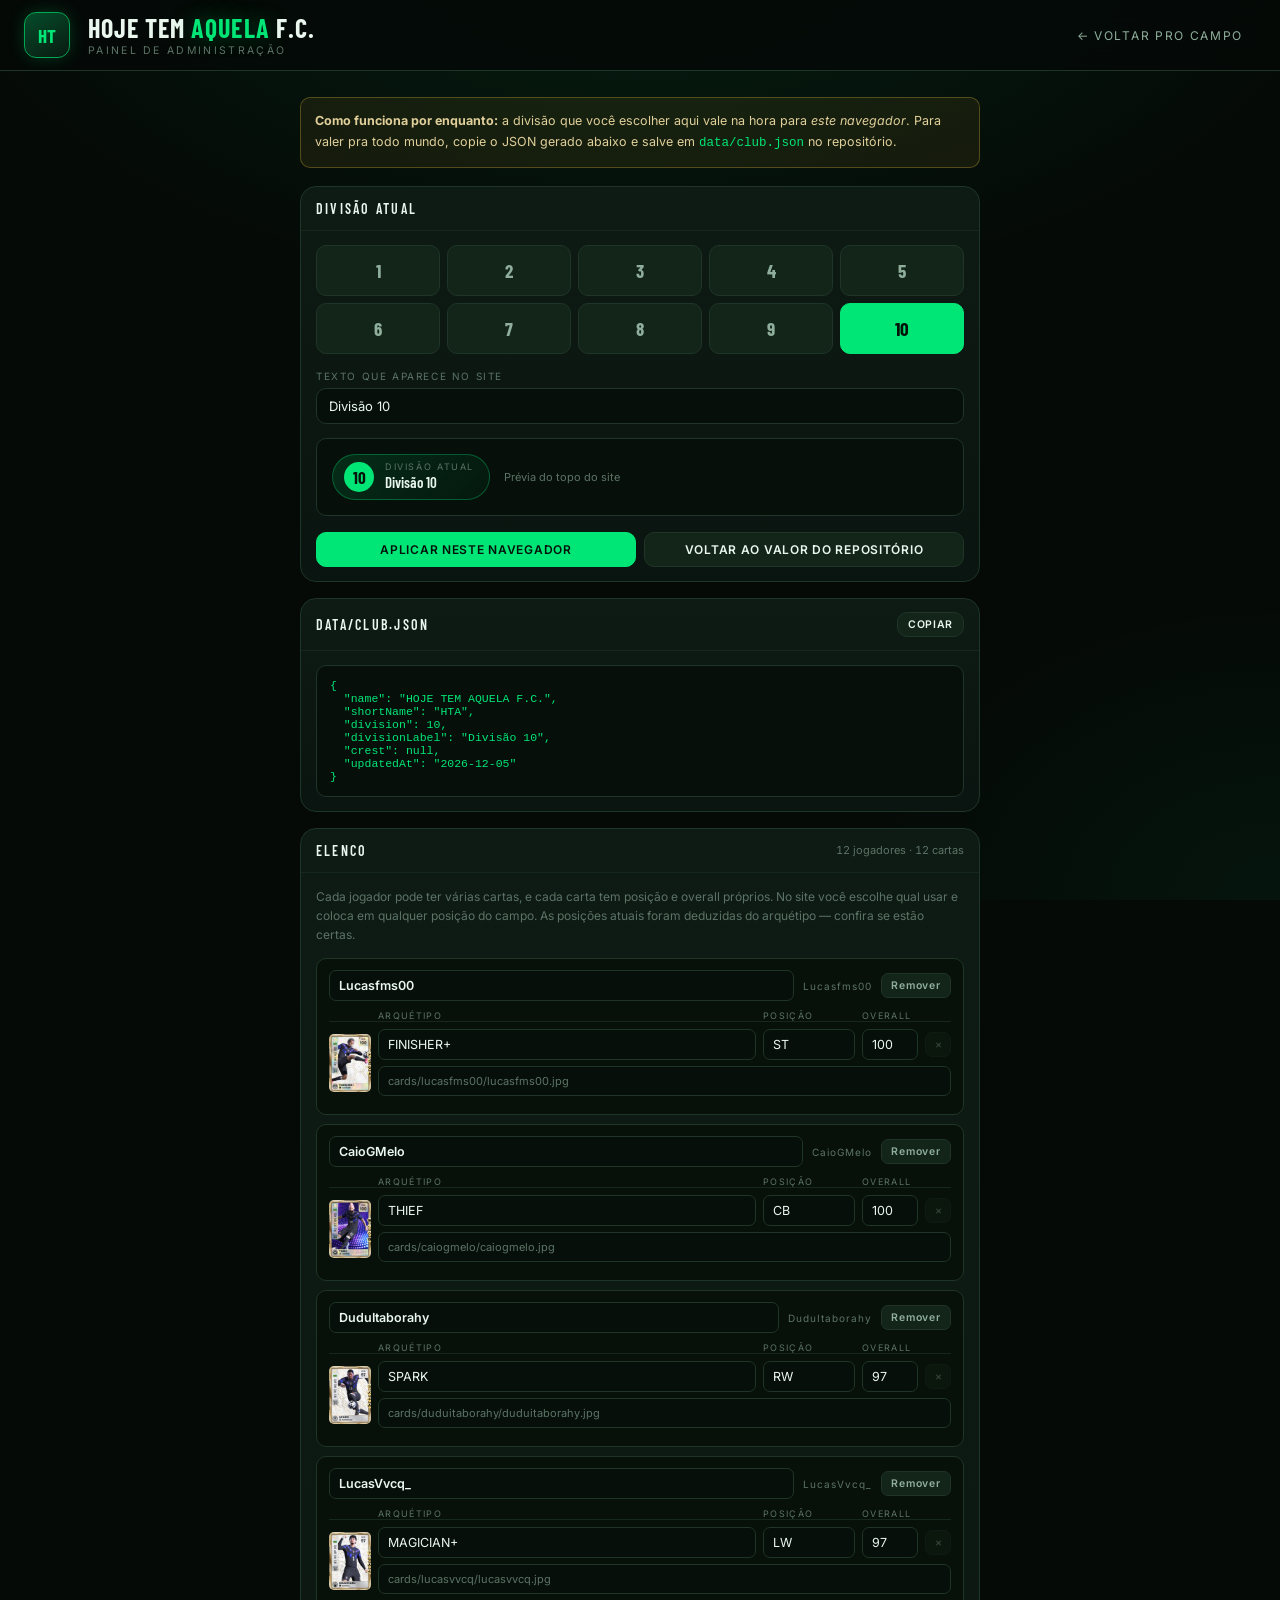
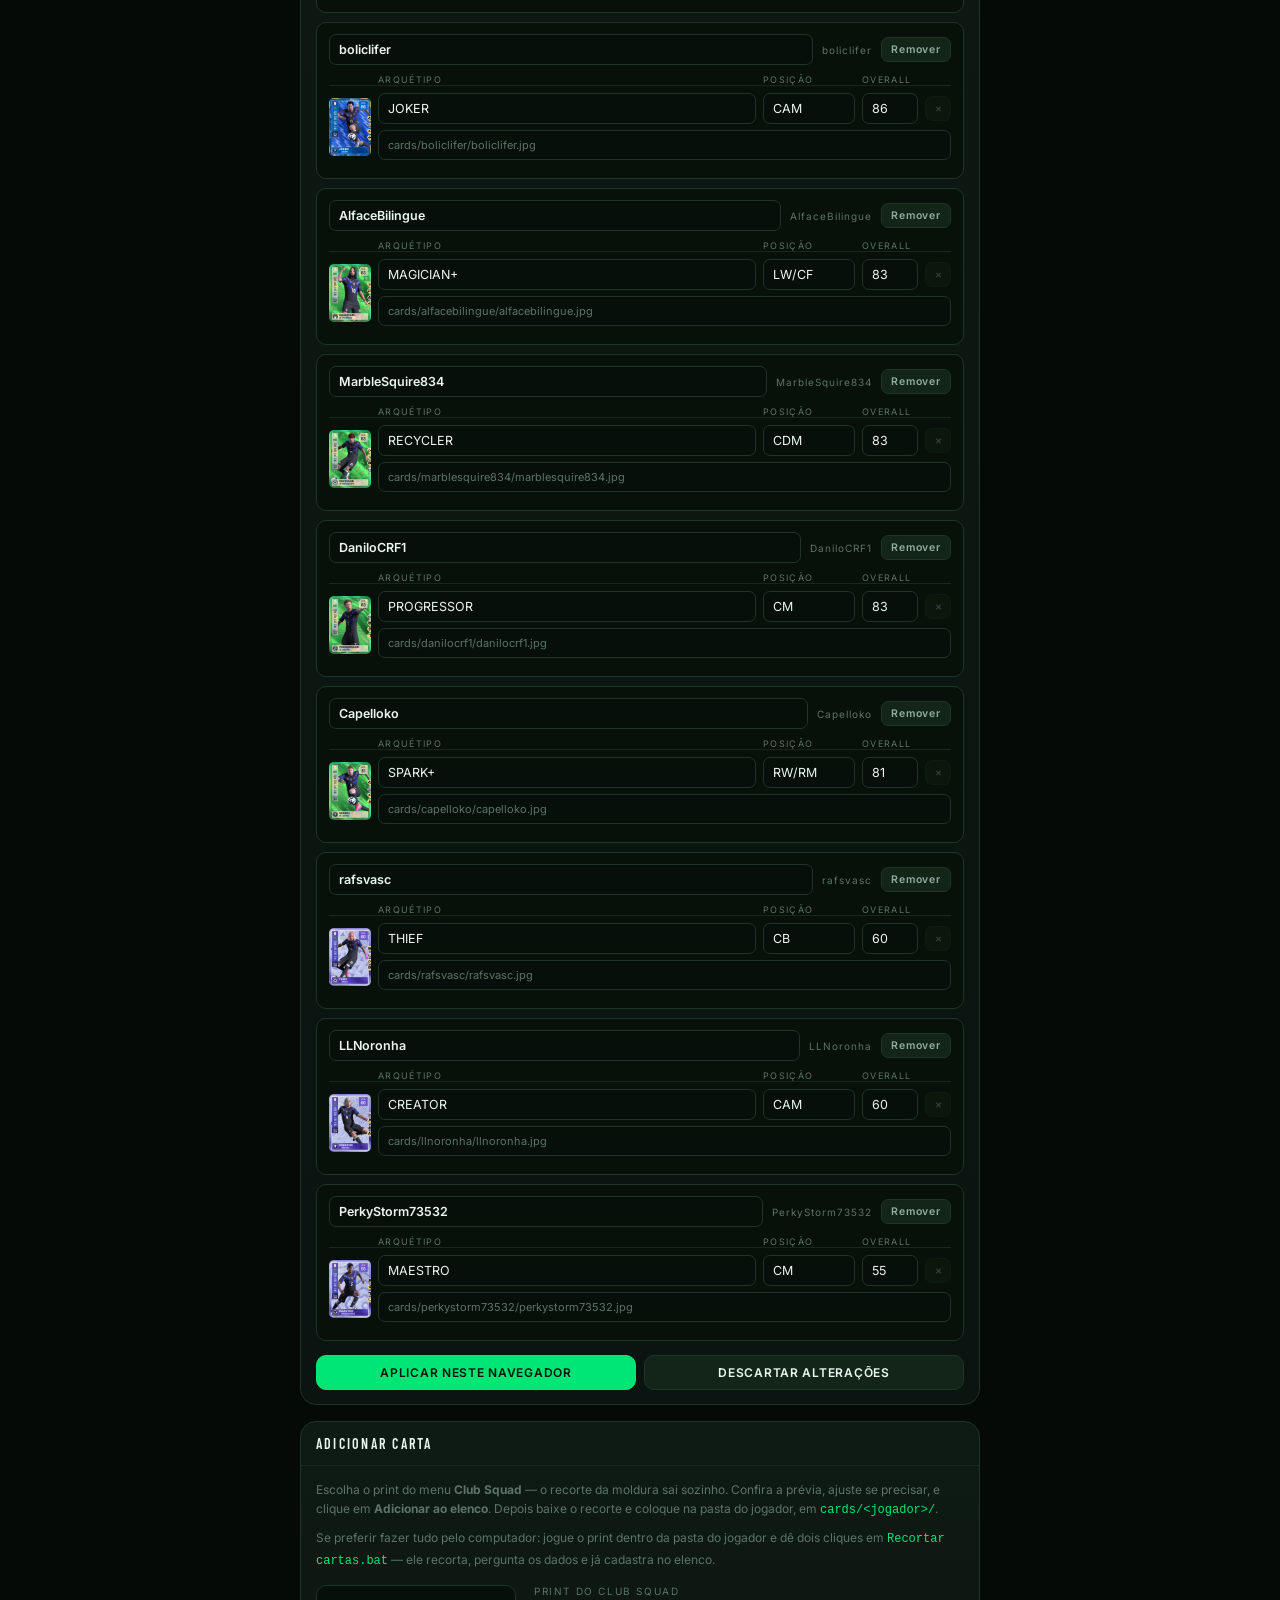
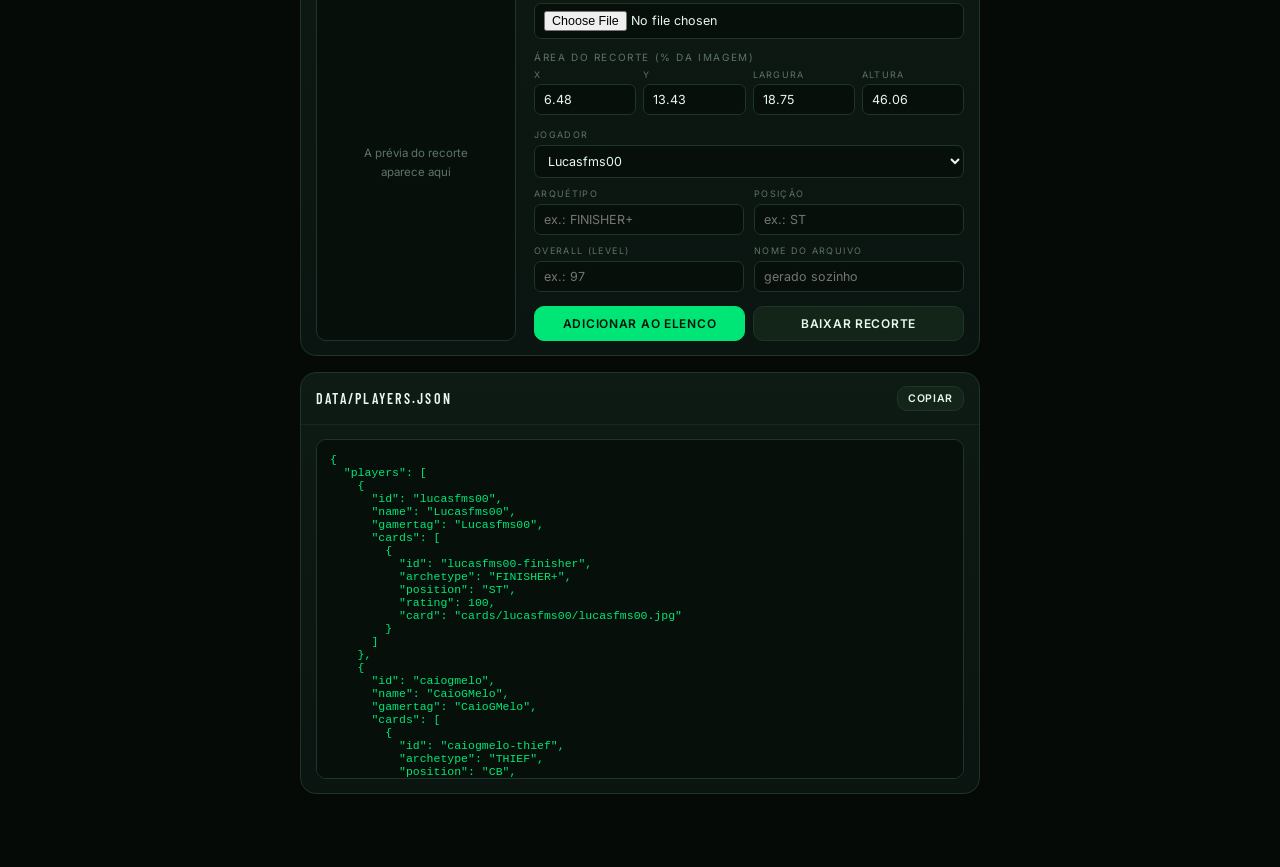
==== commit 8495b792: "Uma pasta por jogador, com recortador proprio - cards/<jogador>/ guarda as cartas daquele jogador - " ====
--- a/admin.html
+++ b/admin.html
@@ -195,7 +195,13 @@
       <p style="font-size:12px;color:var(--txt-faint);margin:0 0 14px;line-height:1.6">
         Escolha o print do menu <strong>Club Squad</strong> — o recorte da moldura sai sozinho.
         Confira a prévia, ajuste se precisar, e clique em <strong>Adicionar ao elenco</strong>.
-        Depois baixe o recorte e coloque em <code style="color:var(--green)">cards/</code> no repositório.
+        Depois baixe o recorte e coloque na pasta do jogador,
+        em <code style="color:var(--green)">cards/&lt;jogador&gt;/</code>.
+      </p>
+      <p style="font-size:12px;color:var(--txt-faint);margin:-6px 0 14px;line-height:1.6">
+        Se preferir fazer tudo pelo computador: jogue o print dentro da pasta do jogador e dê
+        dois cliques em <code style="color:var(--green)">Recortar cartas.bat</code> — ele recorta,
+        pergunta os dados e já cadastra no elenco.
       </p>
 
       <div class="crop-grid">
@@ -529,7 +535,6 @@
   const filename = ($('#fFile').value || '').trim();
   if (!filename) return toast('Preencha o nome do arquivo');
 
-  const path = `cards/${filename}.jpg`;
   const archetype = $('#fArchetype').value.trim();
   const position  = $('#fPosition').value.trim();
   const rating    = $('#fRating').value === '' ? null : +$('#fRating').value;
@@ -543,6 +548,9 @@
   } else {
     player = editPlayers.find(p => p.id === $('#fPlayer').value);
   }
+
+  // cada jogador tem a própria pasta em cards/
+  const path = `cards/${player.id}/${filename}.jpg`;
 
   // id de carta único em todo o elenco
   const taken = new Set(editPlayers.flatMap(p => p.cards.map(c => c.id)));
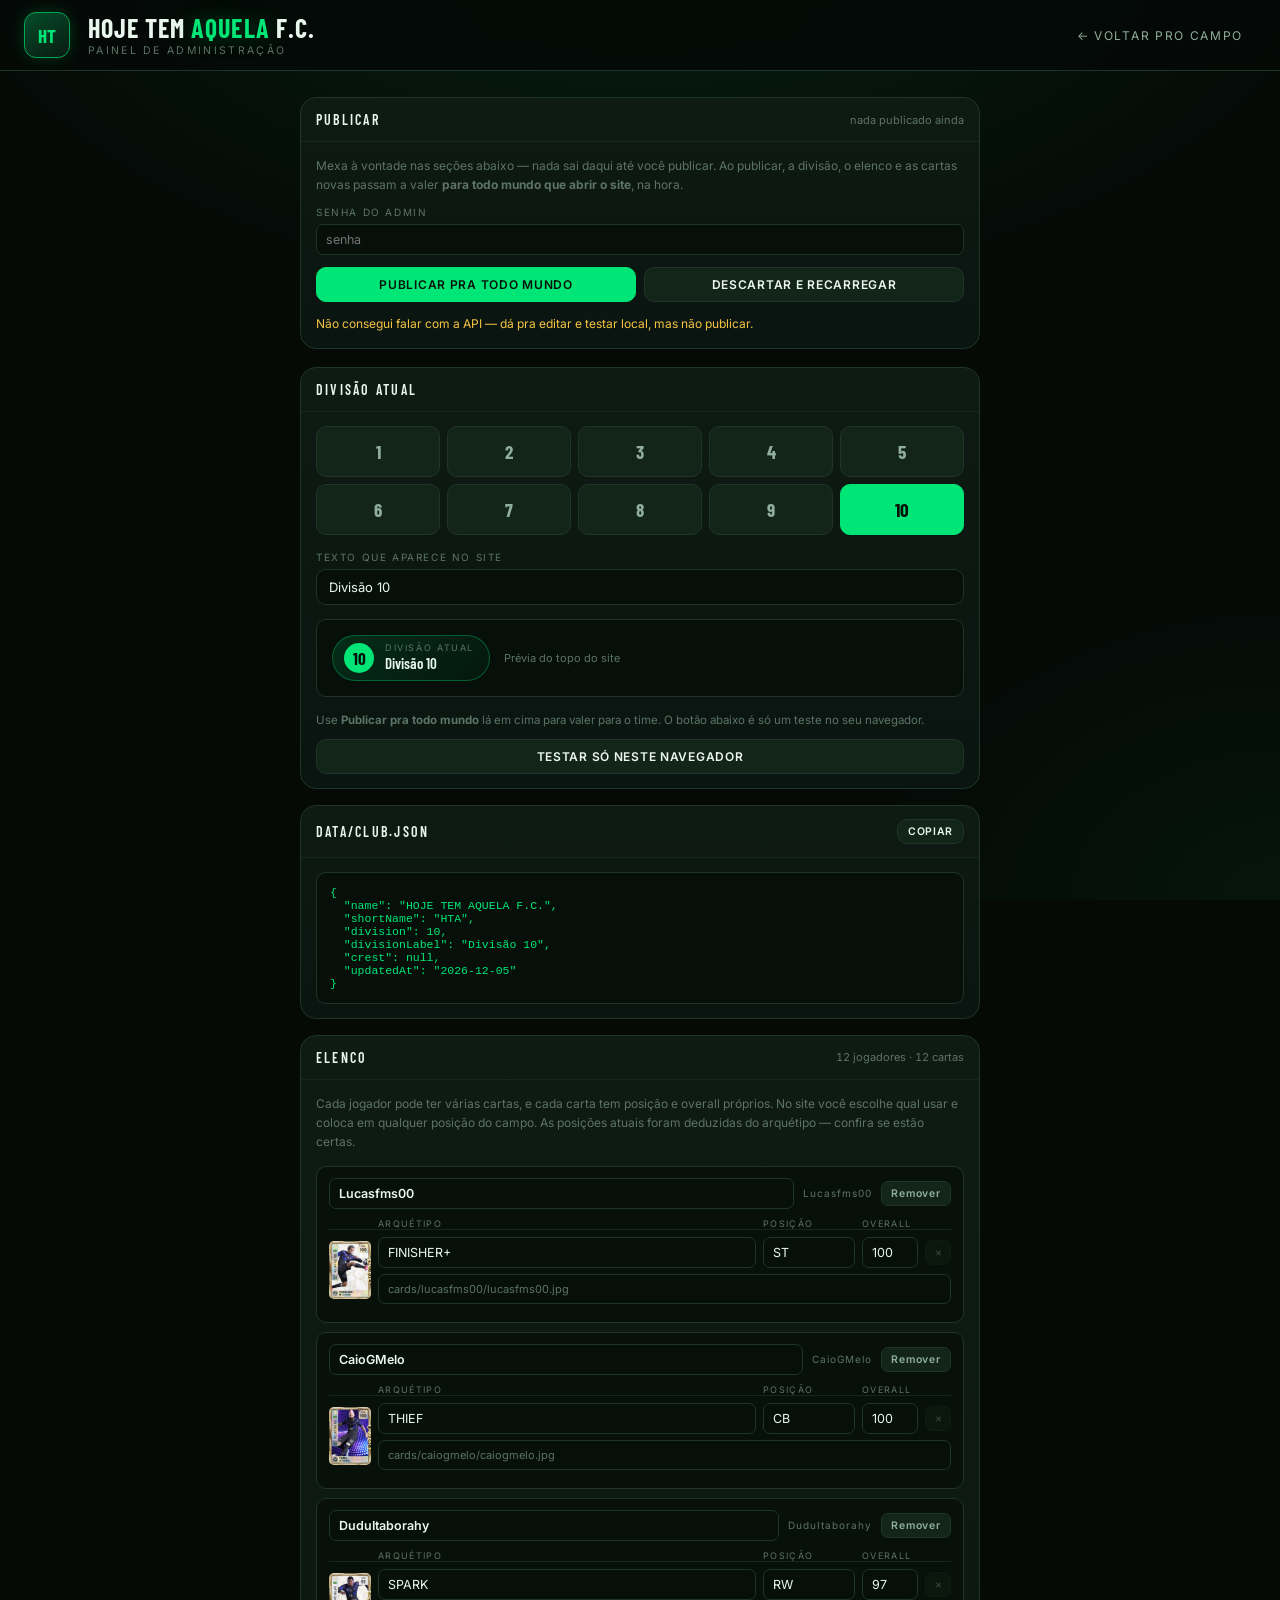
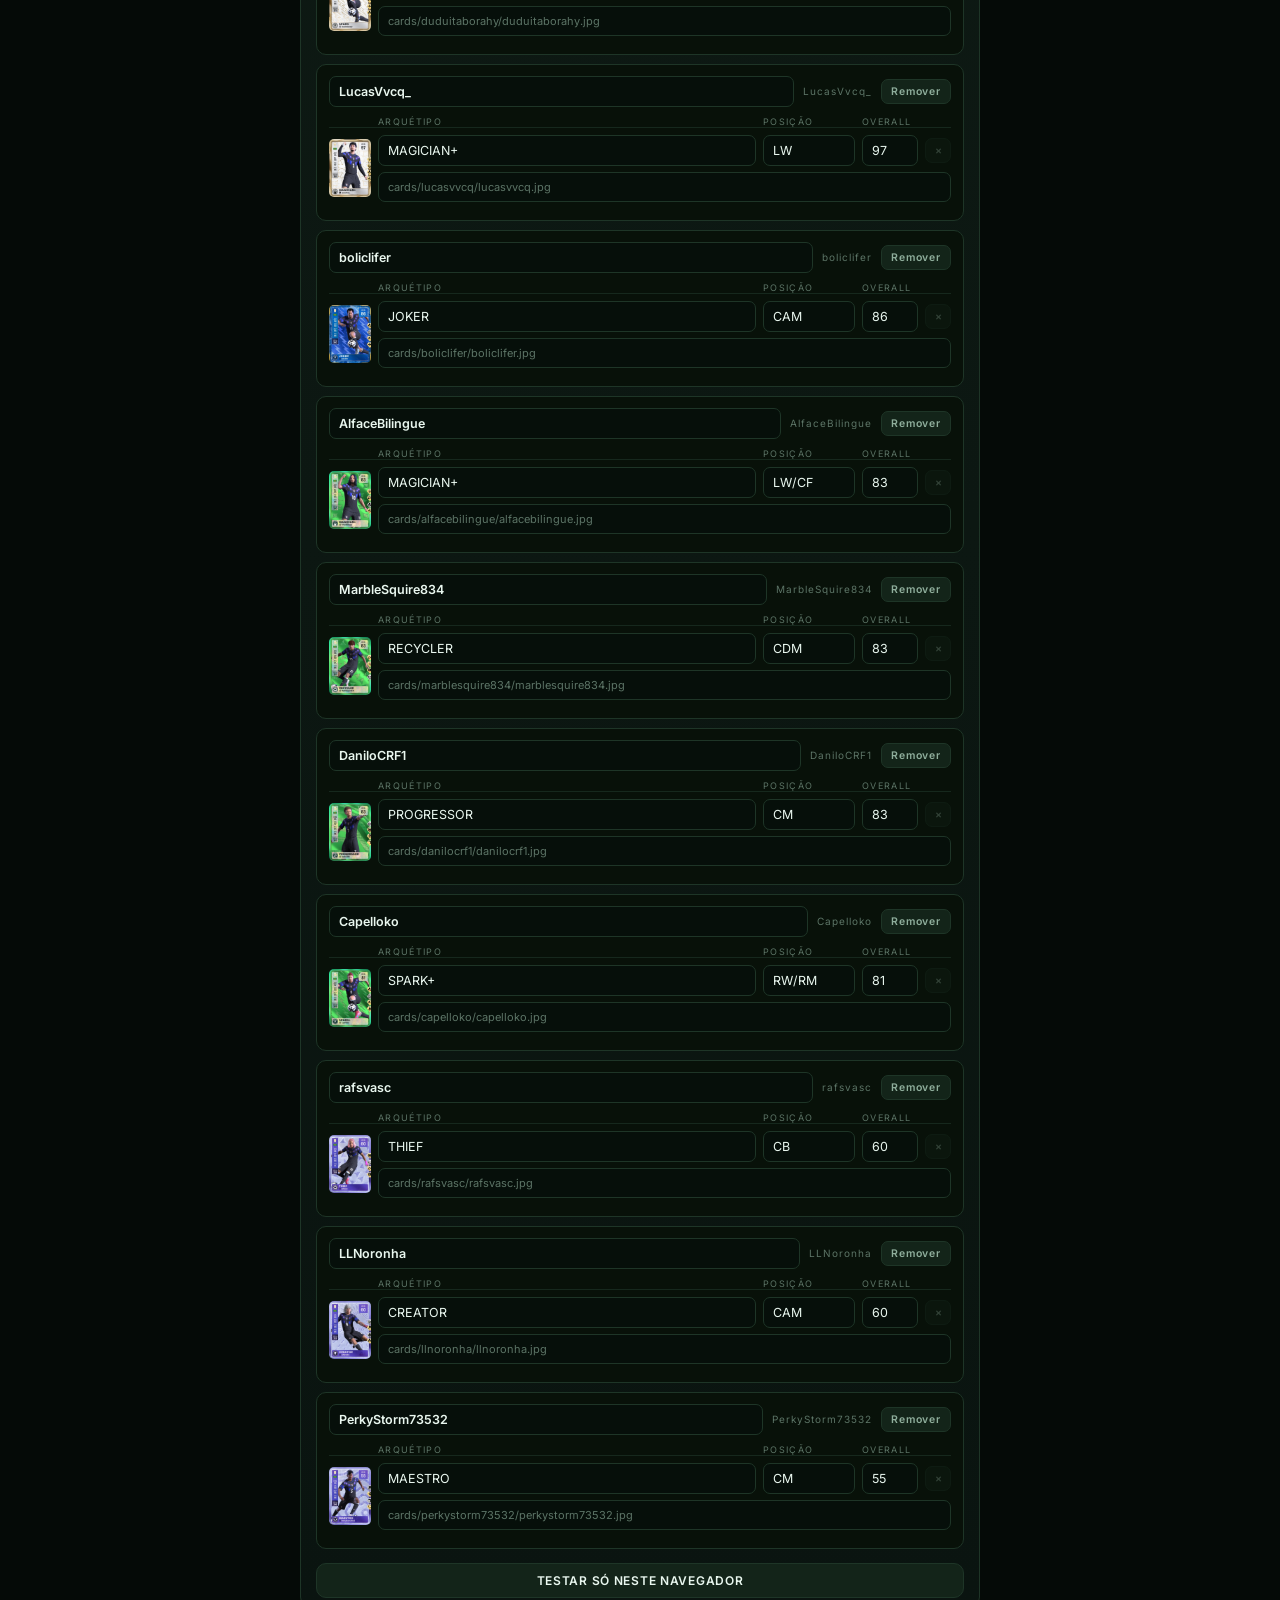
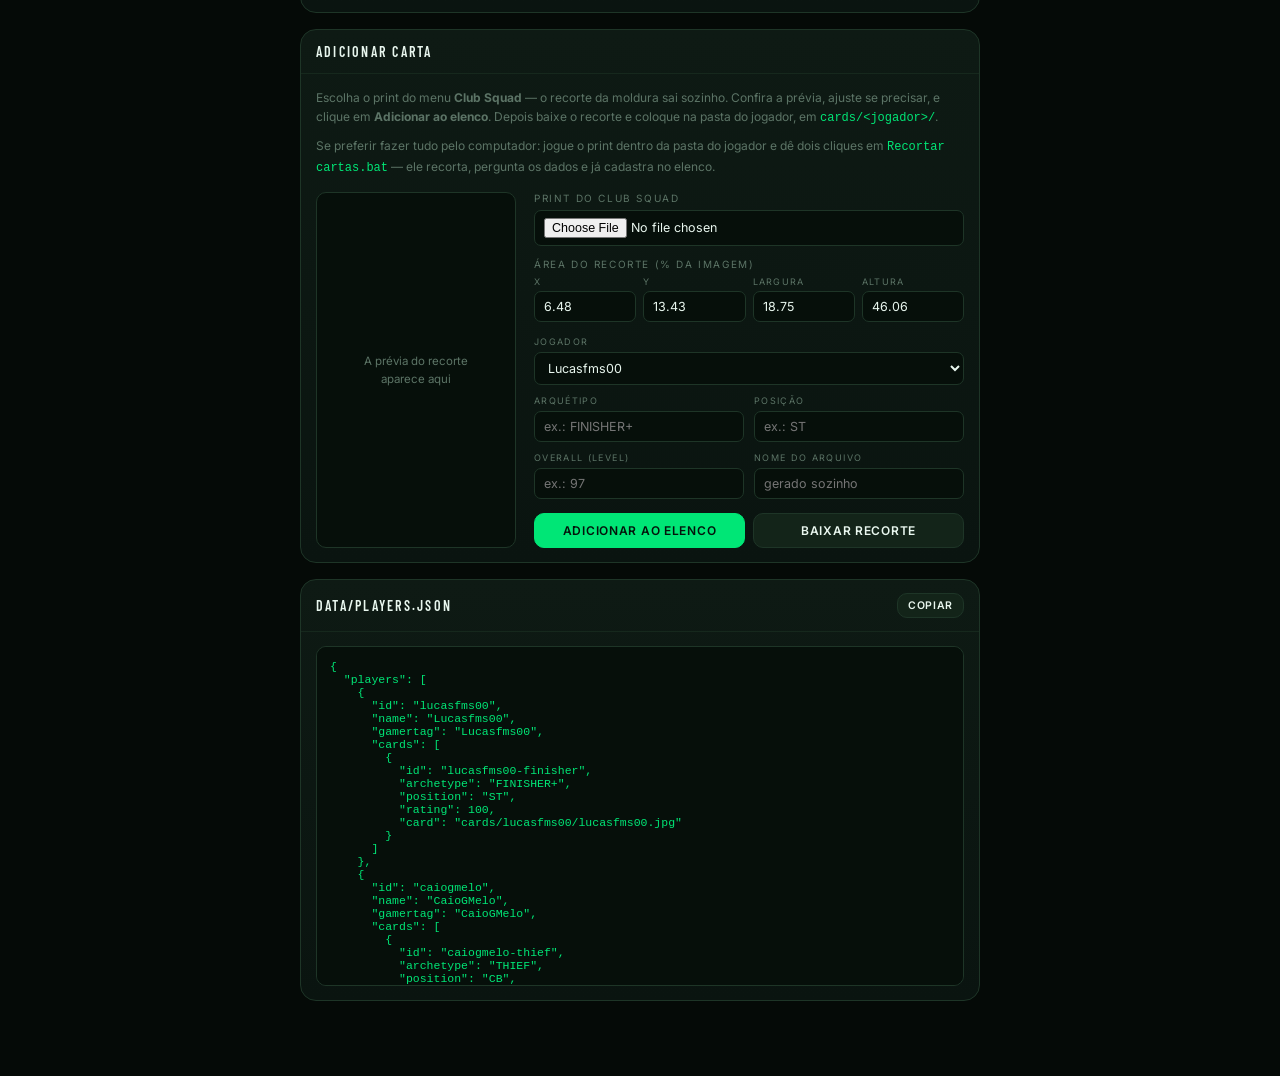
==== commit 92451003: "Dados do admin passam a valer para todo mundo - API no Cloudflare Pages Functions: /api/dados guarda" ====
--- a/admin.html
+++ b/admin.html
@@ -128,11 +128,28 @@
 
 <main class="admin-wrap">
 
-  <div class="note">
-    <strong>Como funciona por enquanto:</strong> a divisão que você escolher aqui vale na hora
-    para <em>este navegador</em>. Para valer pra todo mundo, copie o JSON gerado abaixo e
-    salve em <code style="color:var(--green)">data/club.json</code> no repositório.
-  </div>
+  <section class="panel" style="margin-bottom:18px">
+    <div class="panel-head">
+      <h3>Publicar</h3>
+      <span class="count" id="estadoPub">verificando…</span>
+    </div>
+    <div class="panel-body">
+      <p style="font-size:12px;color:var(--txt-faint);margin:0 0 12px;line-height:1.6">
+        Mexa à vontade nas seções abaixo — nada sai daqui até você publicar.
+        Ao publicar, a divisão, o elenco e as cartas novas passam a valer
+        <strong>para todo mundo que abrir o site</strong>, na hora.
+      </p>
+      <div class="field-row">
+        <label for="senha">Senha do admin</label>
+        <input type="password" id="senha" placeholder="senha" autocomplete="current-password" style="width:100%">
+      </div>
+      <div class="btn-row">
+        <button class="btn btn-primary" id="btnPublicar">Publicar pra todo mundo</button>
+        <button class="btn" id="btnRecarregar">Descartar e recarregar</button>
+      </div>
+      <p id="msgPub" style="font-size:12px;margin:12px 0 0;line-height:1.6;color:var(--txt-faint)"></p>
+    </div>
+  </section>
 
   <section class="panel">
     <div class="panel-head"><h3>Divisão atual</h3></div>
@@ -155,9 +172,12 @@
         <span style="font-size:11px;color:var(--txt-faint)">Prévia do topo do site</span>
       </div>
 
-      <div class="btn-row" style="margin-top:16px">
-        <button class="btn btn-primary" id="btnApply">Aplicar neste navegador</button>
-        <button class="btn" id="btnReset">Voltar ao valor do repositório</button>
+      <p style="font-size:11.5px;color:var(--txt-faint);margin:14px 0 0;line-height:1.6">
+        Use <strong>Publicar pra todo mundo</strong> lá em cima para valer para o time.
+        O botão abaixo é só um teste no seu navegador.
+      </p>
+      <div class="btn-row" style="margin-top:10px">
+        <button class="btn" id="btnApply">Testar só neste navegador</button>
       </div>
     </div>
   </section>
@@ -183,8 +203,7 @@
       </p>
       <div id="playerRows"></div>
       <div class="btn-row" style="margin-top:14px">
-        <button class="btn btn-primary" id="btnApplyPlayers">Aplicar neste navegador</button>
-        <button class="btn" id="btnResetPlayers">Descartar alterações</button>
+        <button class="btn" id="btnApplyPlayers">Testar só neste navegador</button>
       </div>
     </div>
   </section>
@@ -277,6 +296,25 @@
 const LS_CLUB = 'htafc:club';
 const $ = s => document.querySelector(s);
 
+/* A API mora junto do fusslabs.com. Tenta a do próprio site primeiro; se não
+   existir (GitHub Pages), cai na do fusslabs.com. */
+const API_ABS = 'https://fusslabs.com/api';
+let API = '/api';
+
+/** Descobre qual endereço da API responde e guarda em API. */
+async function acharAPI() {
+  for (const base of [API, API_ABS]) {
+    try {
+      const res = await fetch(`${base}/dados`, { cache: 'no-store' });
+      if (!res.ok) continue;
+      const d = await res.json();
+      API = base;
+      return d;
+    } catch (e) { /* tenta a próxima */ }
+  }
+  return null;
+}
+
 let base = { name: 'HOJE TEM AQUELA F.C.', shortName: 'HTA', division: 10, divisionLabel: 'Divisão 10', crest: null };
 let current = { ...base };
 
@@ -320,17 +358,120 @@
   toast('Divisão aplicada neste navegador');
 });
 
-$('#btnReset').addEventListener('click', () => {
+$('#btnRecarregar').addEventListener('click', () => {
+  if (!confirm('Descartar tudo que você mexeu aqui e recarregar o que está publicado?')) return;
   localStorage.removeItem(LS_CLUB);
-  current = { ...base };
-  render();
-  toast('Voltou ao valor do repositório');
+  localStorage.removeItem(LS_PLAYERS);
+  localStorage.removeItem(LS_BLOBS);
+  location.reload();
 });
 
 $('#btnCopy').addEventListener('click', async () => {
   try { await navigator.clipboard.writeText($('#jsonOut').textContent); toast('JSON copiado'); }
   catch { toast('Não consegui copiar — selecione manualmente'); }
 });
+
+/* ------------------------------------------------------------------ publicar */
+
+const SS_SENHA = 'htafc:senha';
+let publicado = null;   // o que está no ar agora
+
+function msg(texto, cor = 'var(--txt-faint)') {
+  $('#msgPub').textContent = texto;
+  $('#msgPub').style.color = cor;
+}
+
+/** Data URL -> bytes, para mandar o JPEG cru no PUT. */
+function bytesDe(dataURL) {
+  const b64 = dataURL.split(',')[1];
+  const bin = atob(b64);
+  const arr = new Uint8Array(bin.length);
+  for (let i = 0; i < bin.length; i++) arr[i] = bin.charCodeAt(i);
+  return arr;
+}
+
+async function publicar() {
+  const senha = $('#senha').value.trim();
+  if (!senha) { msg('Preencha a senha do admin.', '#ff8f7d'); $('#senha').focus(); return; }
+
+  const btn = $('#btnPublicar');
+  btn.disabled = true;
+  const rotulo = btn.textContent;
+
+  try {
+    // 1) sobe as cartas que hoje só existem neste navegador
+    const blobs = getBlobs();
+    const pendentes = [];
+    editPlayers.forEach(p => p.cards.forEach(c => {
+      if (c.card && blobs[c.card]) pendentes.push({ carta: c, dataURL: blobs[c.card] });
+    }));
+
+    for (let i = 0; i < pendentes.length; i++) {
+      const { carta, dataURL } = pendentes[i];
+      btn.textContent = `Enviando carta ${i + 1}/${pendentes.length}…`;
+
+      // id único a cada envio, assim a imagem pode ficar em cache para sempre
+      const id = `${slug(carta.id) || 'carta'}-${Date.now().toString(36)}${i}`;
+      const res = await fetch(`${API}/carta/${id}`, {
+        method: 'PUT',
+        headers: { 'X-Senha': senha, 'Content-Type': 'image/jpeg' },
+        body: bytesDe(dataURL),
+      });
+      if (!res.ok) throw new Error((await res.json().catch(() => ({}))).erro || `carta ${id}: HTTP ${res.status}`);
+
+      const antigo = carta.card;
+      carta.card = `${API_ABS}/carta/${id}`;
+
+      // a prévia local já não é necessária
+      const b = getBlobs(); delete b[antigo];
+      try { localStorage.setItem(LS_BLOBS, JSON.stringify(b)); } catch (e) { /* ignora */ }
+    }
+
+    // 2) publica divisão + elenco
+    btn.textContent = 'Publicando…';
+    const res = await fetch(`${API}/dados`, {
+      method: 'POST',
+      headers: { 'Content-Type': 'application/json', 'X-Senha': senha },
+      body: JSON.stringify({
+        club: { ...current, updatedAt: new Date().toISOString().slice(0, 10) },
+        players: editPlayers,
+      }),
+    });
+    const corpo = await res.json().catch(() => ({}));
+    if (!res.ok) throw new Error(corpo.erro || `HTTP ${res.status}`);
+
+    sessionStorage.setItem(SS_SENHA, senha);
+    localStorage.removeItem(LS_CLUB);
+    localStorage.removeItem(LS_PLAYERS);
+
+    publicado = { club: current, players: editPlayers, atualizadoEm: corpo.atualizadoEm };
+    renderPlayers();
+    marcarEstado();
+    msg(`No ar. ${corpo.jogadores} jogadores publicados${pendentes.length ? ` e ${pendentes.length} carta(s) enviada(s)` : ''}. Quem abrir o site já vê.`, 'var(--green)');
+    toast('Publicado pra todo mundo');
+
+  } catch (e) {
+    msg(`Não deu pra publicar: ${e.message}`, '#ff8f7d');
+    toast('Falhou ao publicar');
+  } finally {
+    btn.disabled = false;
+    btn.textContent = rotulo;
+  }
+}
+
+$('#btnPublicar').addEventListener('click', publicar);
+$('#senha').addEventListener('keydown', e => { if (e.key === 'Enter') publicar(); });
+
+function marcarEstado() {
+  const el = $('#estadoPub');
+  if (!publicado) {
+    el.textContent = 'nada publicado ainda';
+    el.style.color = 'var(--txt-faint)';
+  } else {
+    el.textContent = 'no ar desde ' + new Date(publicado.atualizadoEm).toLocaleString('pt-BR');
+    el.style.color = 'var(--green)';
+  }
+}
 
 /* ------------------------------------------------------------------- elenco */
 
@@ -427,15 +568,6 @@
   toast('Elenco aplicado neste navegador');
 });
 
-$('#btnResetPlayers').addEventListener('click', () => {
-  if (!confirm('Descartar todas as alterações, inclusive as cartas adicionadas aqui?')) return;
-  localStorage.removeItem(LS_PLAYERS);
-  localStorage.removeItem(LS_BLOBS);
-  editPlayers = normalize(basePlayers);
-  renderPlayers();
-  toast('Voltou ao valor do repositório');
-});
-
 $('#btnCopyPlayers').addEventListener('click', async () => {
   try { await navigator.clipboard.writeText($('#playersJson').textContent); toast('JSON do elenco copiado'); }
   catch { toast('Não consegui copiar — selecione manualmente'); }
@@ -581,11 +713,33 @@
 /* --------------------------------------------------------------------- boot */
 
 (async function init() {
+  $('#senha').value = sessionStorage.getItem(SS_SENHA) || '';
+
+  // base: o que está commitado no repositório
   try {
     const res = await fetch('data/club.json', { cache: 'no-store' });
     if (res.ok) base = { ...base, ...await res.json() };
   } catch (e) { /* usa os valores padrão */ }
 
+  try {
+    const res = await fetch('data/players.json', { cache: 'no-store' });
+    if (res.ok) basePlayers = (await res.json()).players || [];
+  } catch (e) { /* elenco vazio */ }
+
+  // por cima: o que já está publicado, que é o que o time está vendo
+  const d = await acharAPI();
+  if (!d) {
+    msg('Não consegui falar com a API — dá pra editar e testar local, mas não publicar.', 'var(--gold)');
+  } else if (d.vazio) {
+    if (d.aviso) msg(`A API respondeu, mas ainda falta ligar o KV: ${d.aviso}`, 'var(--gold)');
+  } else {
+    publicado = d;
+    if (d.club) base = { ...base, ...d.club };
+    if (Array.isArray(d.players) && d.players.length) basePlayers = d.players;
+  }
+  marcarEstado();
+
+  // e por último os rascunhos deste navegador, se houver
   current = { ...base };
   try {
     const saved = JSON.parse(localStorage.getItem(LS_CLUB) || 'null');
@@ -594,11 +748,6 @@
 
   render();
 
-  try {
-    const res = await fetch('data/players.json', { cache: 'no-store' });
-    if (res.ok) basePlayers = (await res.json()).players || [];
-  } catch (e) { /* elenco vazio */ }
-
   editPlayers = normalize(basePlayers);
   try {
     const saved = JSON.parse(localStorage.getItem(LS_PLAYERS) || 'null');
--- a/assets/css/styles.css
+++ b/assets/css/styles.css
@@ -29,9 +29,10 @@
   --font-body: 'Inter', system-ui, -apple-system, 'Segoe UI', sans-serif;
 
   /* Carta = 117x169 num gramado de 900x650, convertido para % da área do campo.
-     A área do campo é maior que o gramado para as cartas da frente poderem "vazar" por cima. */
+     A área do campo é maior que o gramado: sobra em cima para as cartas da frente
+     "vazarem" por cima, e embaixo para a etiqueta de posição e o nome do jogador. */
   --card-w: 12.2%;
-  --card-h: 19.4%;   /* mantém a proporção 720x995 do recorte */
+  --card-h: 18.3%;   /* mantém a proporção 720x995 do recorte */
 }
 
 * { box-sizing: border-box; }
@@ -227,7 +228,7 @@
 .pitch-wrap {
   position: relative;
   width: 100%;
-  aspect-ratio: 900 / 780;
+  aspect-ratio: 900 / 830;
   border-radius: var(--radius-lg);
   background: radial-gradient(120% 90% at 50% 0%, #0f2418, #060d09 78%);
   border: 1px solid var(--line);
@@ -238,7 +239,7 @@
 /* gramado em perspectiva (trapézio), separado dos jogadores para não distorcê-los */
 .pitch-turf {
   position: absolute;
-  inset: 15% 3% 2%;
+  inset: 11% 3% 9%;
   background:
     repeating-linear-gradient(180deg,
       rgba(255, 255, 255, .035) 0 8.33%,
@@ -251,7 +252,7 @@
 /* marcações do campo desenhadas em SVG por cima do gramado */
 .pitch-lines {
   position: absolute;
-  inset: 15% 3% 2%;
+  inset: 11% 3% 9%;
   clip-path: polygon(14% 0%, 86% 0%, 100% 100%, 0% 100%);
   pointer-events: none;
   opacity: .55;
@@ -345,6 +346,31 @@
 .slot.fit-natural .slot-pos { color: var(--green); border-color: var(--green-dim); }
 .slot.fit-related .slot-pos { color: var(--gold);  border-color: rgba(245, 197, 66, .45); }
 .slot.fit-out     .slot-pos { color: #ff7b6b;      border-color: rgba(255, 123, 107, .45); }
+
+/* nome do jogador, logo abaixo da posição — pra quando a foto não entrega quem é */
+.slot-name {
+  position: absolute;
+  left: 50%;
+  bottom: -30px;
+  transform: translateX(-50%);
+  z-index: 3;
+  max-width: 155%;
+  padding: 1px 7px;
+  border-radius: 5px;
+  background: rgba(4, 12, 8, .82);
+  border: 1px solid var(--line-soft);
+  font-size: clamp(8px, .92vw, 11px);
+  font-weight: 600;
+  letter-spacing: .01em;
+  line-height: 1.45;
+  color: var(--txt-dim);
+  white-space: nowrap;
+  overflow: hidden;
+  text-overflow: ellipsis;
+  text-align: center;
+  pointer-events: none;
+}
+.slot:hover .slot-name { color: var(--txt); border-color: var(--line); }
 
 /* botão de remover */
 .slot-remove {
@@ -451,7 +477,7 @@
   display: flex;
   gap: 10px;
   overflow-x: auto;
-  padding: 4px 8px 12px;
+  padding: 4px 8px 32px;   /* espaço para a posição e o nome embaixo da carta */
 }
 .bench .bench-slot {
   position: relative;
@@ -463,7 +489,8 @@
 }
 .bench .bench-slot .slot-inner { width: 100%; height: 100%; }
 .bench .bench-slot:hover .slot-inner { transform: translateY(-4px); }
-.bench .bench-slot .slot-pos { bottom: -8px; }
+.bench .bench-slot .slot-pos  { bottom: -8px; }
+.bench .bench-slot .slot-name { bottom: -28px; max-width: 128%; }
 
 /* --------------------------------------------------------------------- elenco */
 
@@ -755,7 +782,8 @@
   .division-badge .num { width: 25px; height: 25px; font-size: 14px; }
   .stage-head h1 { font-size: 22px; }
   .formation-grid { grid-template-columns: repeat(2, 1fr); }
-  .slot-pos { bottom: -7px; padding: 1px 6px; }
+  .slot-pos  { bottom: -7px; padding: 1px 6px; }
+  .slot-name { bottom: -25px; padding: 0 5px; max-width: 170%; }
 }
 
 /* barra de rolagem */
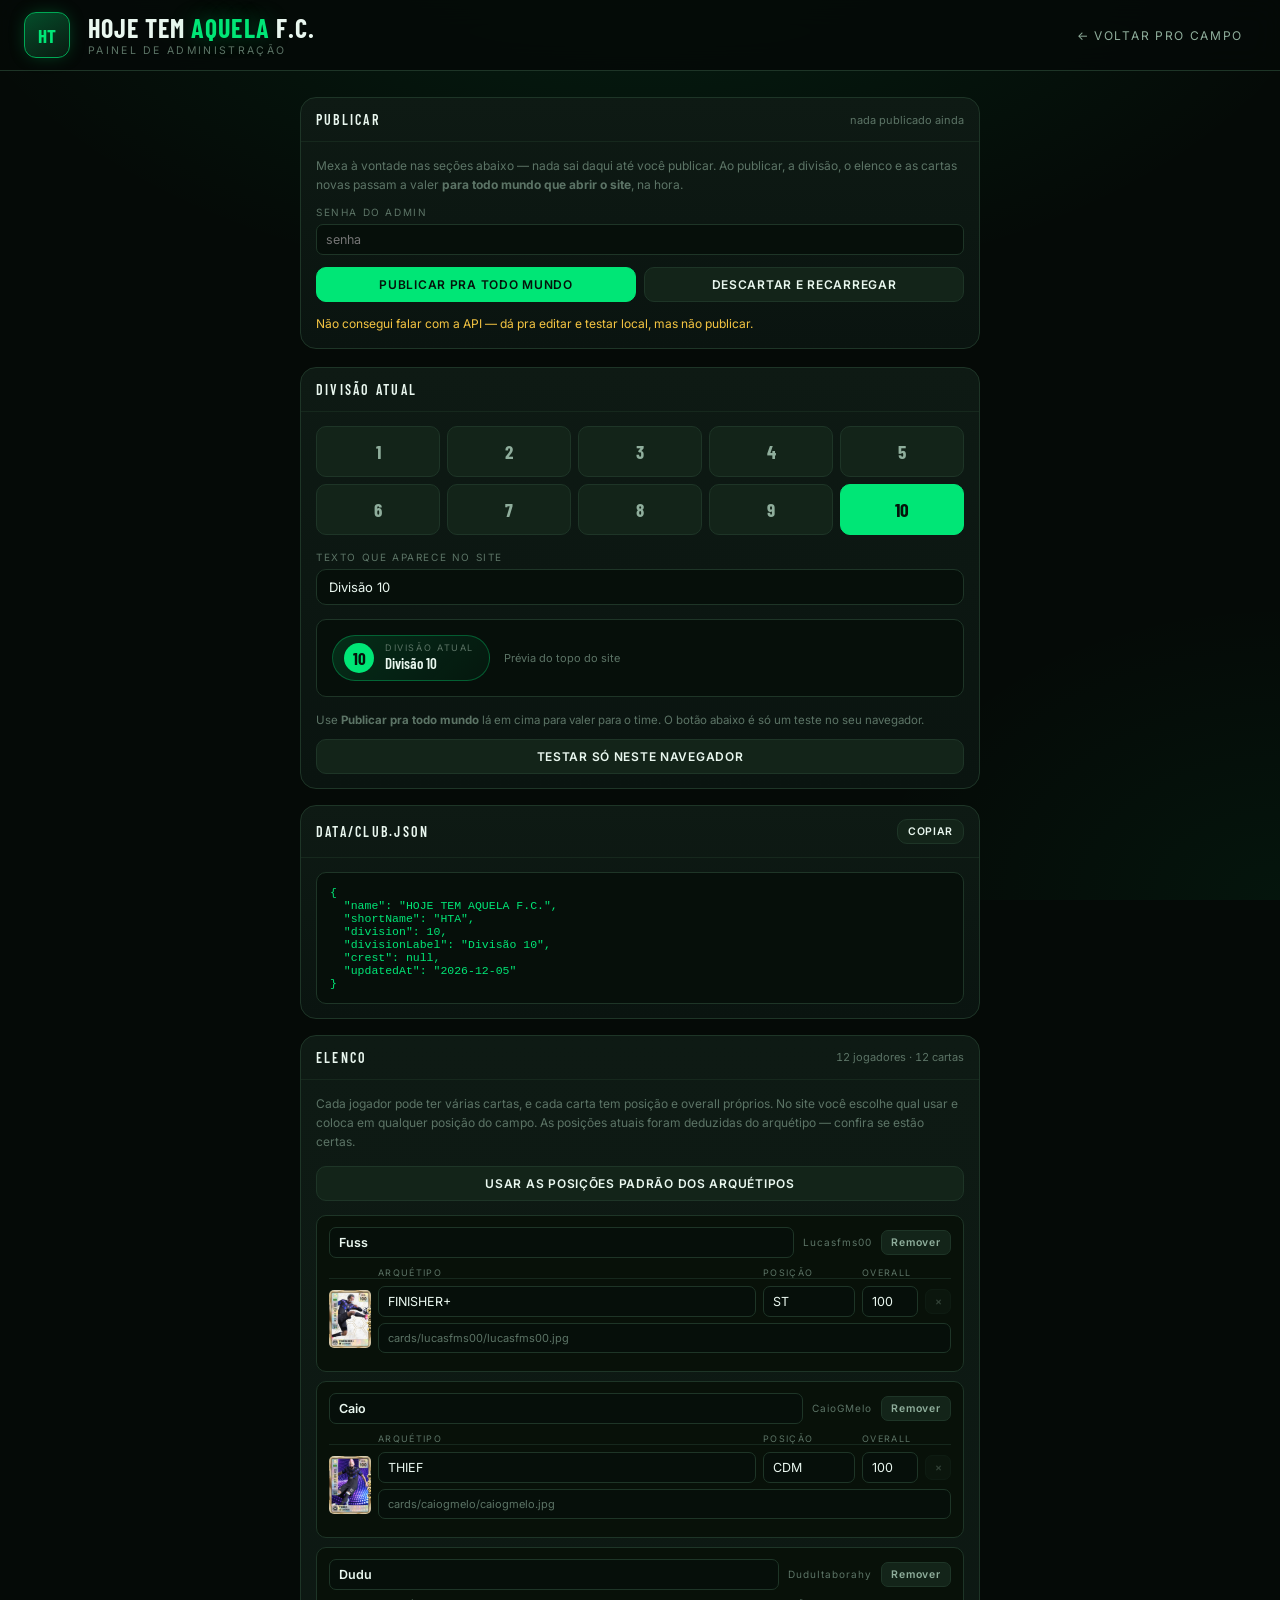
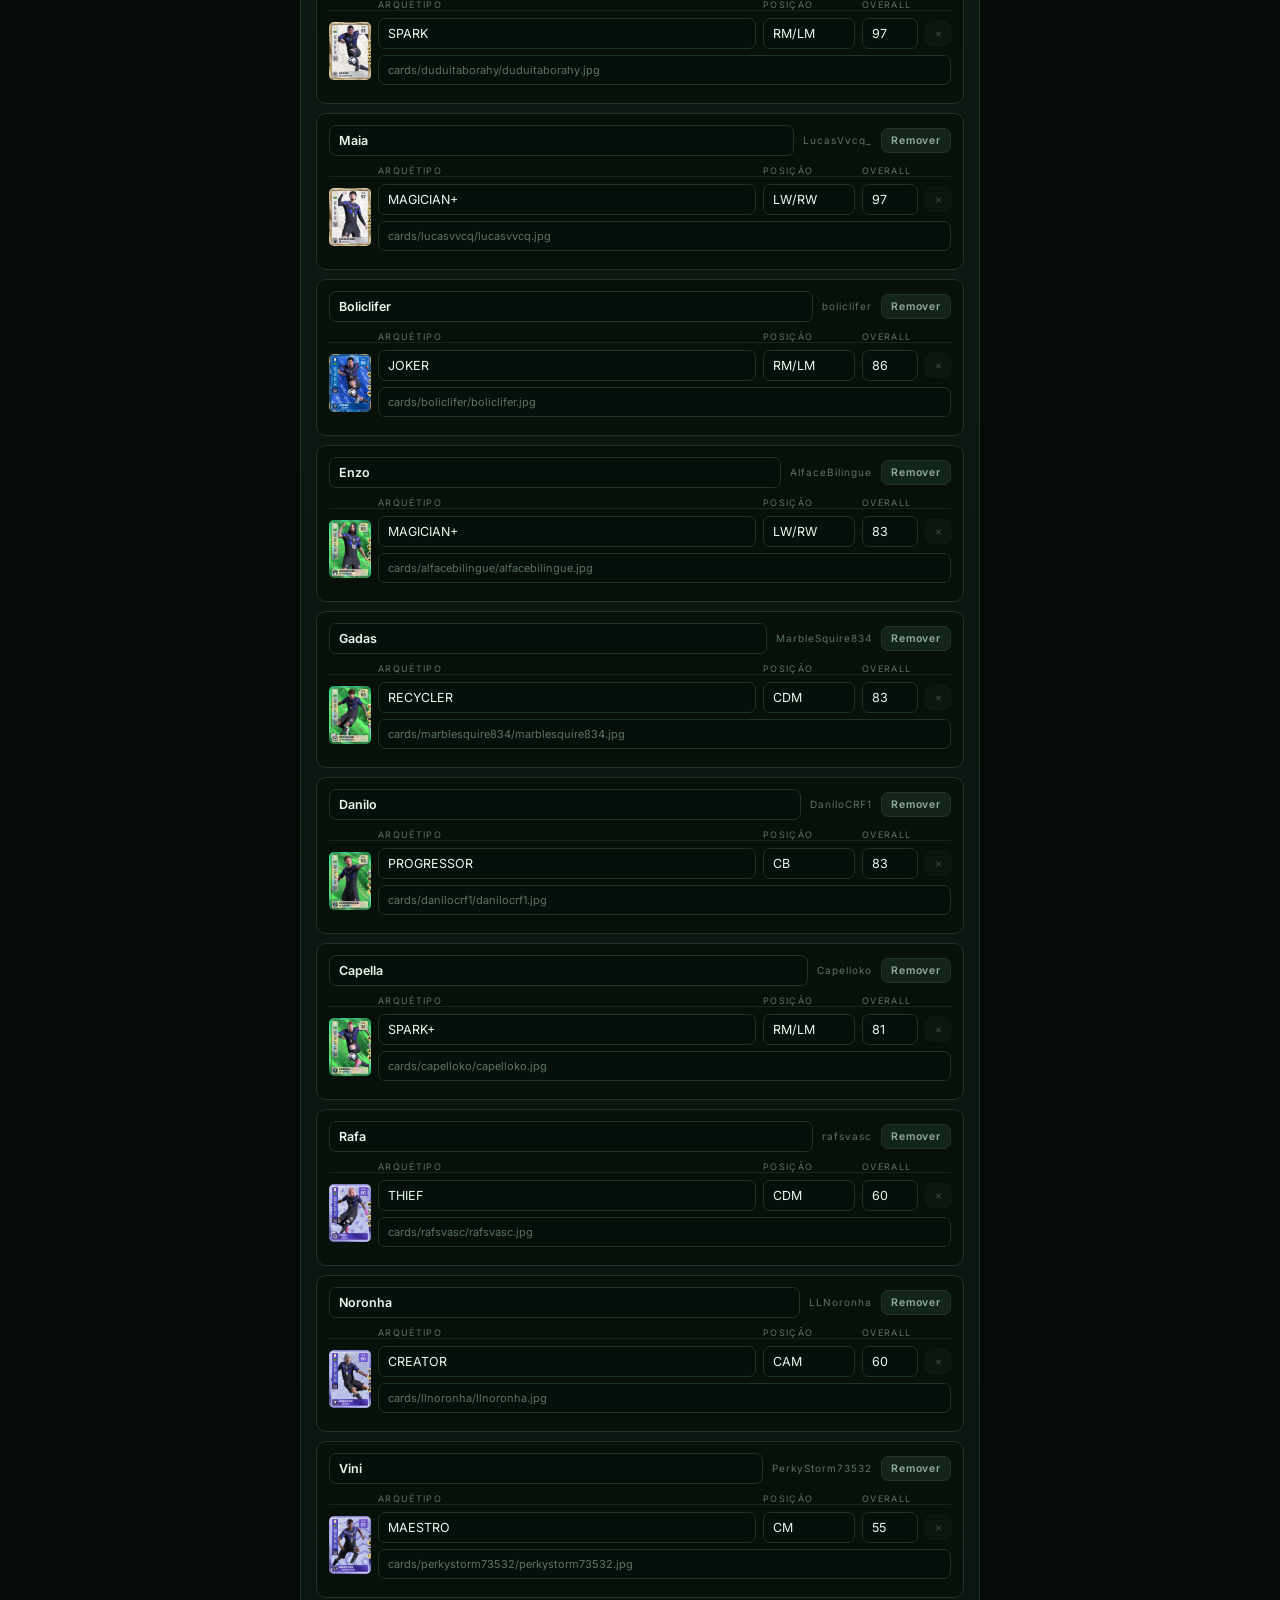
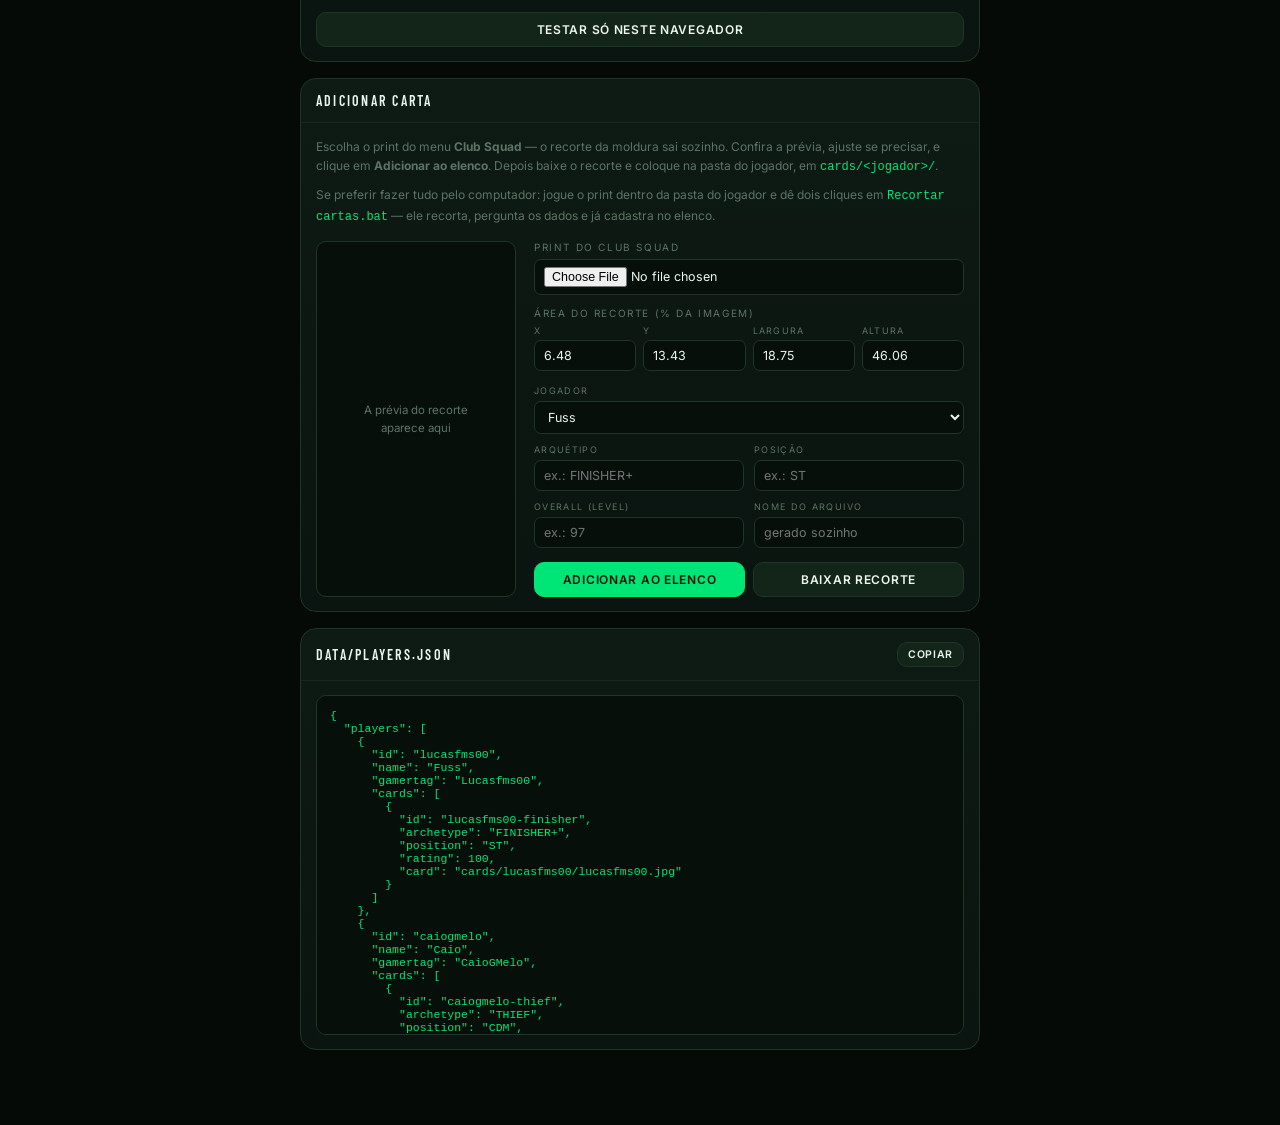
==== commit 7d5964ba: "Valencias de posicao e sugestoes ao clicar numa vaga - Clicar no + de uma vaga vazia abre a lista de" ====
--- a/admin.html
+++ b/admin.html
@@ -201,6 +201,9 @@
         No site você escolhe qual usar e coloca em qualquer posição do campo.
         As posições atuais foram deduzidas do arquétipo — confira se estão certas.
       </p>
+      <div class="btn-row" style="margin-bottom:14px">
+        <button class="btn" id="btnPosPadrao">Usar as posições padrão dos arquétipos</button>
+      </div>
       <div id="playerRows"></div>
       <div class="btn-row" style="margin-top:14px">
         <button class="btn" id="btnApplyPlayers">Testar só neste navegador</button>
@@ -292,6 +295,7 @@
 
 <div class="toast" id="toast"></div>
 
+<script src="assets/js/archetypes.js"></script>
 <script>
 const LS_CLUB = 'htafc:club';
 const $ = s => document.querySelector(s);
@@ -568,6 +572,31 @@
   toast('Elenco aplicado neste navegador');
 });
 
+/* Preenche a posição de cada carta com a padrão do arquétipo dela. */
+$('#btnPosPadrao').addEventListener('click', () => {
+  const mudadas = [];
+  const semArquetipo = [];
+
+  editPlayers.forEach(p => p.cards.forEach(c => {
+    const a = arquetipoDaCarta(c.archetype);
+    if (!a) { semArquetipo.push(`${p.name} (${c.archetype || 'sem arquétipo'})`); return; }
+    if (c.position !== a.posicao) {
+      mudadas.push(`${p.name}: ${c.position || '—'} → ${a.posicao}`);
+      c.position = a.posicao;
+    }
+  }));
+
+  if (!mudadas.length && !semArquetipo.length) return toast('Já estavam todas no padrão');
+
+  renderPlayers();
+  const aviso = semArquetipo.length
+    ? ` Sem arquétipo conhecido, não mexi: ${semArquetipo.join(', ')}.`
+    : '';
+  msg(`${mudadas.length} posição(ões) ajustada(s): ${mudadas.join(' · ')}.${aviso} Publique para valer pro time.`,
+      'var(--gold)');
+  toast(`${mudadas.length} posições ajustadas`);
+});
+
 $('#btnCopyPlayers').addEventListener('click', async () => {
   try { await navigator.clipboard.writeText($('#playersJson').textContent); toast('JSON do elenco copiado'); }
   catch { toast('Não consegui copiar — selecione manualmente'); }
--- a/assets/css/styles.css
+++ b/assets/css/styles.css
@@ -746,6 +746,246 @@
 }
 .toast.show { opacity: 1; transform: translateX(-50%) translateY(0); }
 
+/* ------------------------------------------------- seletor de arquétipo */
+
+.modal-bg {
+  position: fixed;
+  inset: 0;
+  z-index: 300;
+  display: grid;
+  place-items: center;
+  padding: 20px;
+  background: rgba(2, 6, 4, .78);
+  backdrop-filter: blur(5px);
+  animation: fade .14s ease;
+}
+.modal-bg[hidden] { display: none; }
+@keyframes fade { from { opacity: 0 } to { opacity: 1 } }
+
+.modal {
+  width: min(560px, 100%);
+  max-height: min(78vh, 720px);
+  display: flex;
+  flex-direction: column;
+  background: linear-gradient(180deg, var(--panel), var(--bg-2));
+  border: 1px solid var(--line);
+  border-radius: var(--radius-lg);
+  box-shadow: 0 24px 60px rgba(0, 0, 0, .65);
+  overflow: hidden;
+  animation: sobe .16s ease;
+}
+@keyframes sobe { from { transform: translateY(12px); opacity: .6 } to { transform: none; opacity: 1 } }
+
+.modal-head {
+  display: flex;
+  align-items: center;
+  gap: 14px;
+  padding: 15px 16px;
+  border-bottom: 1px solid var(--line-soft);
+}
+.modal-carta {
+  width: 52px;
+  height: 72px;
+  flex: none;
+  border-radius: 6px;
+  overflow: hidden;
+  background: #08170e;
+  border: 1px solid var(--line);
+}
+.modal-carta img { width: 100%; height: 100%; object-fit: contain; }
+.modal-carta .card, .modal-carta .card-gen { border-radius: 6px; }
+
+.modal-quem { flex: 1; min-width: 0; display: flex; flex-direction: column; gap: 3px; }
+.modal-quem h3 {
+  font-size: 21px;
+  text-transform: uppercase;
+  letter-spacing: .03em;
+  white-space: nowrap;
+  overflow: hidden;
+  text-overflow: ellipsis;
+}
+.modal-quem .gt { font-size: 11px; color: var(--txt-faint); letter-spacing: .1em; }
+.modal-quem .atual { font-size: 11.5px; color: var(--green); font-weight: 600; }
+
+.modal-x {
+  flex: none;
+  width: 30px; height: 30px;
+  display: grid; place-items: center;
+  border-radius: 8px;
+  border: 1px solid var(--line);
+  background: var(--panel-2);
+  color: var(--txt-dim);
+  font-size: 17px;
+  line-height: 1;
+  padding: 0;
+}
+.modal-x:hover { border-color: var(--green-dim); color: var(--txt); }
+
+.modal-body { padding: 14px 16px; overflow-y: auto; }
+
+.setor + .setor { margin-top: 16px; }
+.setor-nome {
+  display: flex;
+  align-items: center;
+  gap: 9px;
+  font-family: var(--font-head);
+  font-size: 12px;
+  text-transform: uppercase;
+  letter-spacing: .18em;
+  color: var(--txt-faint);
+  margin-bottom: 9px;
+}
+.setor-nome::after {
+  content: '';
+  flex: 1;
+  height: 1px;
+  background: var(--line-soft);
+}
+
+.arq-grid { display: grid; grid-template-columns: repeat(2, minmax(0, 1fr)); gap: 7px; }
+
+.arq {
+  display: flex;
+  align-items: center;
+  gap: 10px;
+  padding: 8px 10px;
+  border-radius: var(--radius);
+  border: 1px solid var(--line);
+  background: var(--panel-2);
+  text-align: left;
+  color: var(--txt);
+  transition: all .12s;
+}
+.arq:hover:not(:disabled) { border-color: var(--green-dim); background: #16301f; }
+.arq.is-active {
+  border-color: var(--green);
+  background: rgba(0, 230, 118, .13);
+  box-shadow: 0 0 0 3px rgba(0, 230, 118, .08);
+}
+.arq:disabled { opacity: .34; cursor: not-allowed; }
+
+.arq .icone {
+  width: 32px; height: 44px;
+  flex: none;
+  border-radius: 4px;
+  overflow: hidden;
+  background: #08170e;
+  border: 1px solid var(--line-soft);
+  display: grid;
+  place-items: center;
+  font-family: var(--font-head);
+  font-size: 13px;
+  color: var(--green-dim);
+}
+.arq .icone img { width: 100%; height: 100%; object-fit: contain; }
+/* os símbolos são PNG branco com fundo transparente; a cor vem daqui */
+.arq .icone img.simbolo { padding: 4px; opacity: .55; }
+.arq:hover:not(:disabled) .icone img.simbolo { opacity: .85; }
+.arq.is-active .icone img.simbolo { opacity: 1; }
+.arq .txt { min-width: 0; flex: 1; }
+.arq .txt .n {
+  font-family: var(--font-head);
+  font-size: 14.5px;
+  font-weight: 600;
+  letter-spacing: .04em;
+  white-space: nowrap;
+  overflow: hidden;
+  text-overflow: ellipsis;
+}
+.arq .txt .d {
+  font-size: 10px;
+  text-transform: uppercase;
+  letter-spacing: .12em;
+  color: var(--txt-faint);
+  margin-top: 2px;
+}
+.arq .ovr { font-family: var(--font-head); font-size: 16px; font-weight: 700; color: var(--green); }
+
+/* ---- sugestões para uma vaga ---- */
+
+.vaga-pos {
+  width: 100%; height: 100%;
+  display: grid; place-items: center;
+  font-family: var(--font-head);
+  font-size: 21px;
+  font-weight: 700;
+  letter-spacing: .04em;
+  color: var(--green);
+  background: rgba(0, 230, 118, .1);
+}
+
+.setor-nome.fit-natural { color: var(--green); }
+.setor-nome.fit-related { color: var(--gold); }
+.setor-nome.fit-out     { color: #ff7b6b; }
+
+.sug-lista { display: flex; flex-direction: column; gap: 6px; }
+
+.sug {
+  display: flex;
+  align-items: center;
+  gap: 11px;
+  padding: 7px 10px 7px 7px;
+  border-radius: var(--radius);
+  border: 1px solid var(--line);
+  background: var(--panel-2);
+  color: var(--txt);
+  text-align: left;
+  transition: all .12s;
+}
+.sug:hover { border-color: var(--green-dim); background: #16301f; transform: translateX(2px); }
+
+.sug-carta {
+  width: 38px; height: 53px;
+  flex: none;
+  border-radius: 5px;
+  overflow: hidden;
+  background: #08170e;
+}
+.sug-carta .card, .sug-carta .card-gen { border-radius: 5px; }
+
+.sug .txt { flex: 1; min-width: 0; }
+.sug .txt .n {
+  font-size: 13px;
+  font-weight: 600;
+  white-space: nowrap;
+  overflow: hidden;
+  text-overflow: ellipsis;
+}
+.sug .txt .d {
+  font-size: 10px;
+  text-transform: uppercase;
+  letter-spacing: .11em;
+  color: var(--txt-faint);
+  margin-top: 3px;
+  white-space: nowrap;
+  overflow: hidden;
+  text-overflow: ellipsis;
+}
+.sug .ovr { font-family: var(--font-head); font-size: 17px; font-weight: 700; color: var(--green); }
+
+.modal-pe {
+  display: flex;
+  gap: 8px;
+  padding: 13px 16px;
+  border-top: 1px solid var(--line-soft);
+  background: rgba(4, 12, 8, .4);
+}
+.modal-pe .btn { flex: 1; }
+
+.modal-vazio {
+  text-align: center;
+  padding: 18px 10px;
+  font-size: 12.5px;
+  line-height: 1.7;
+  color: var(--txt-faint);
+}
+
+@media (max-width: 560px) {
+  .arq-grid { grid-template-columns: minmax(0, 1fr); }
+  .modal { max-height: 86vh; }
+  .modal-pe { flex-wrap: wrap; }
+}
+
 /* imagem "fantasma" durante o arraste */
 .drag-ghost {
   position: fixed;
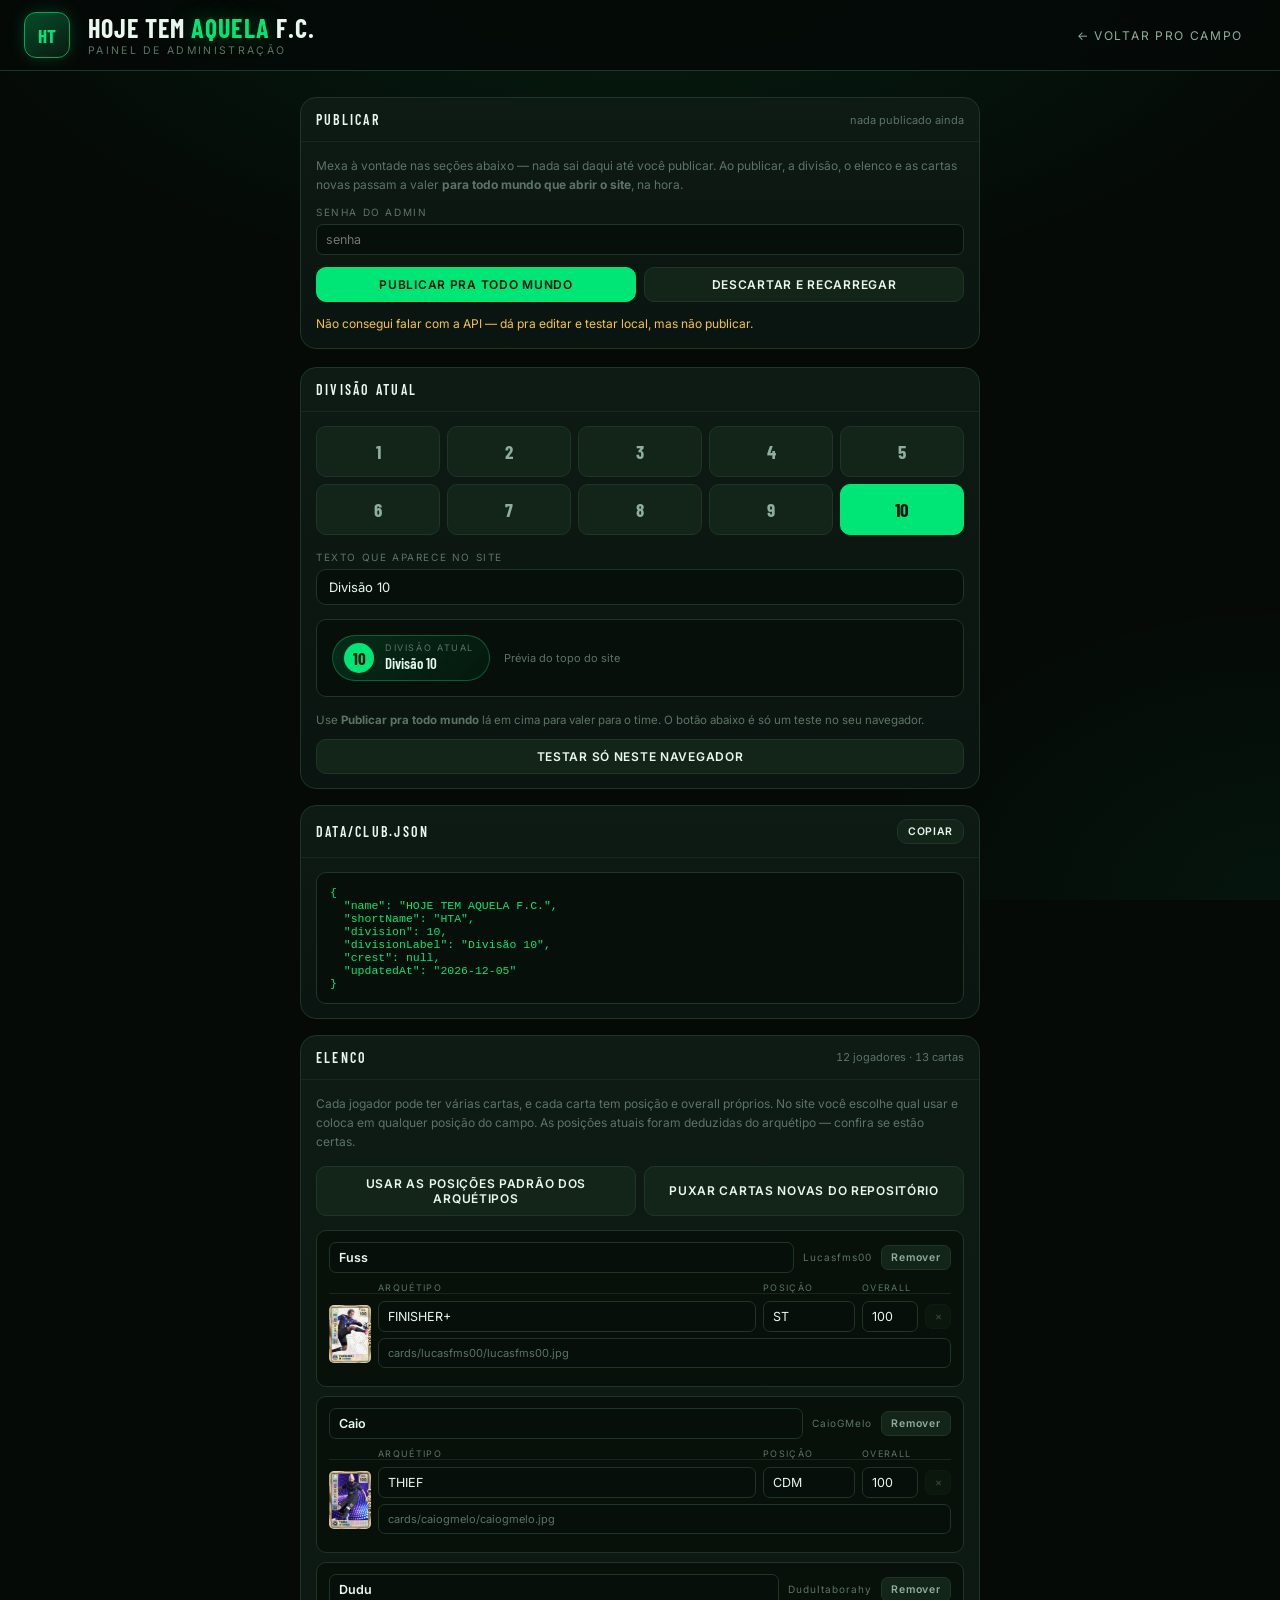
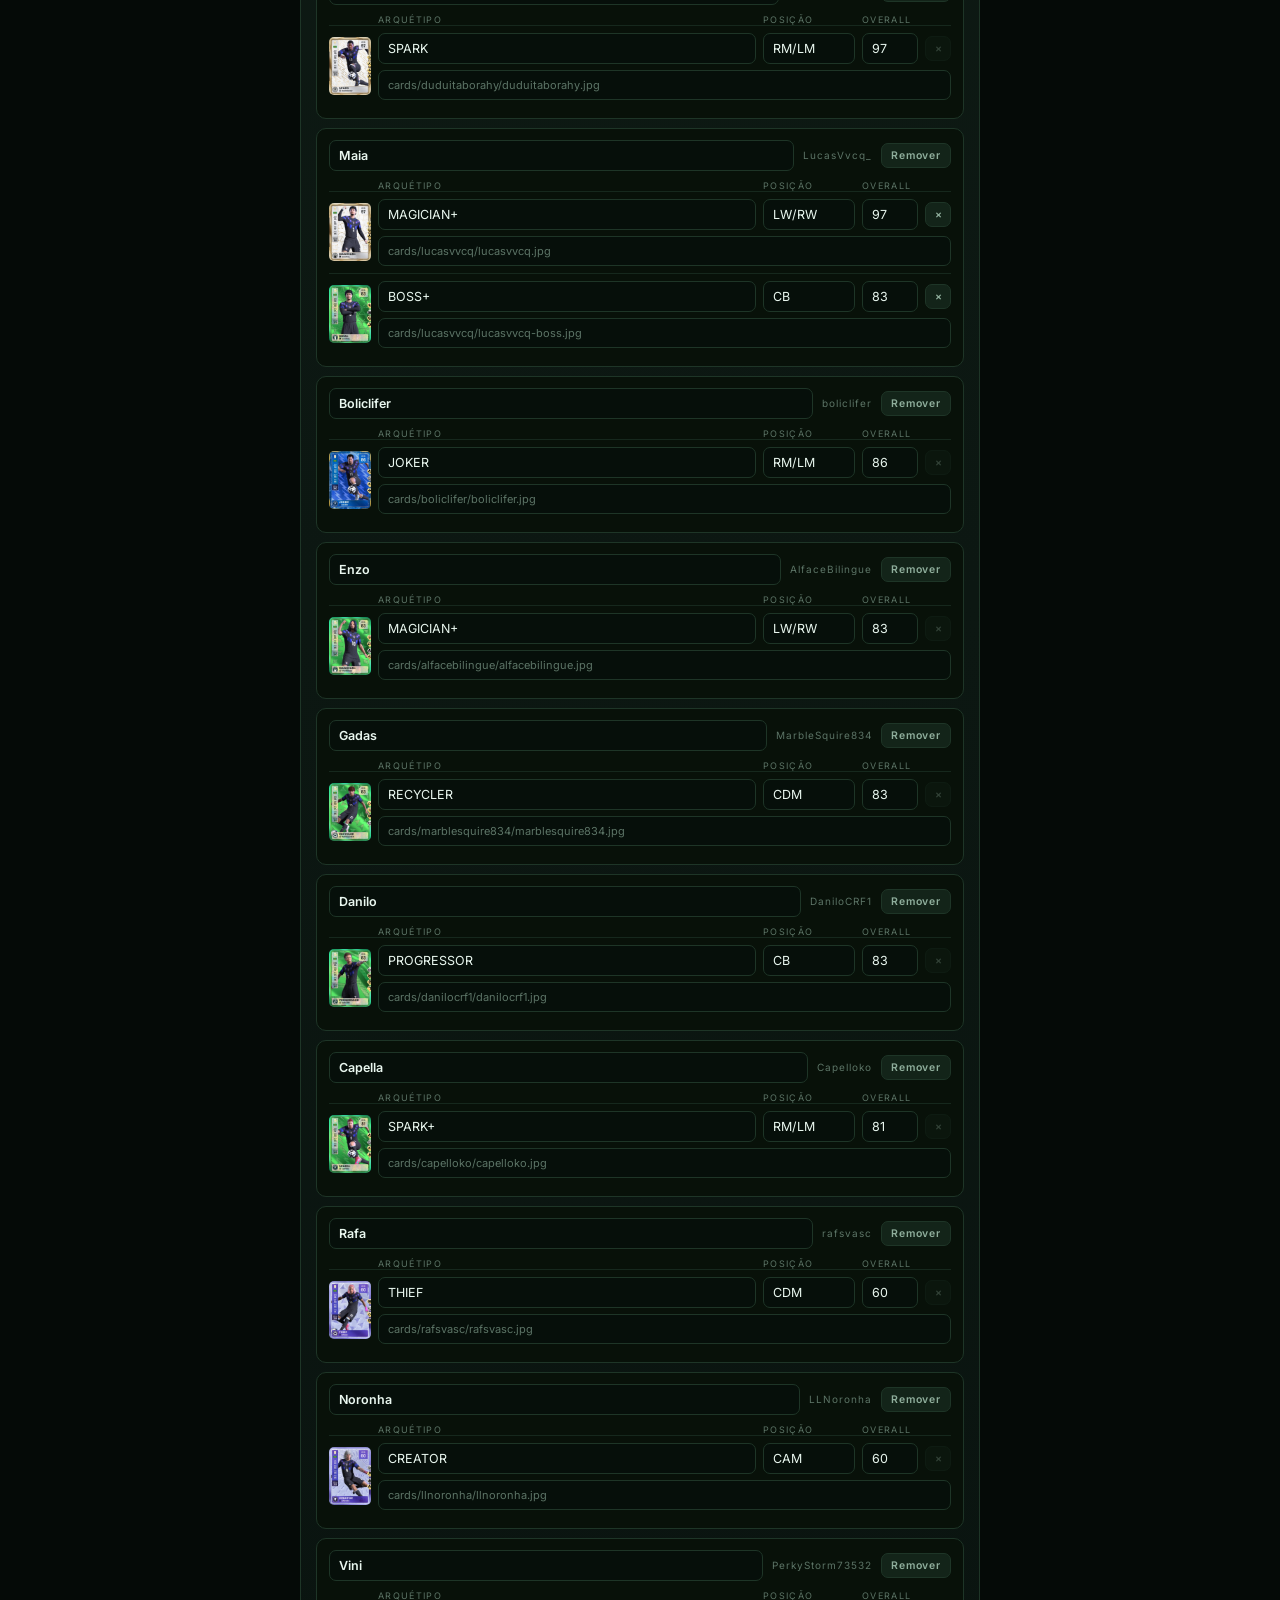
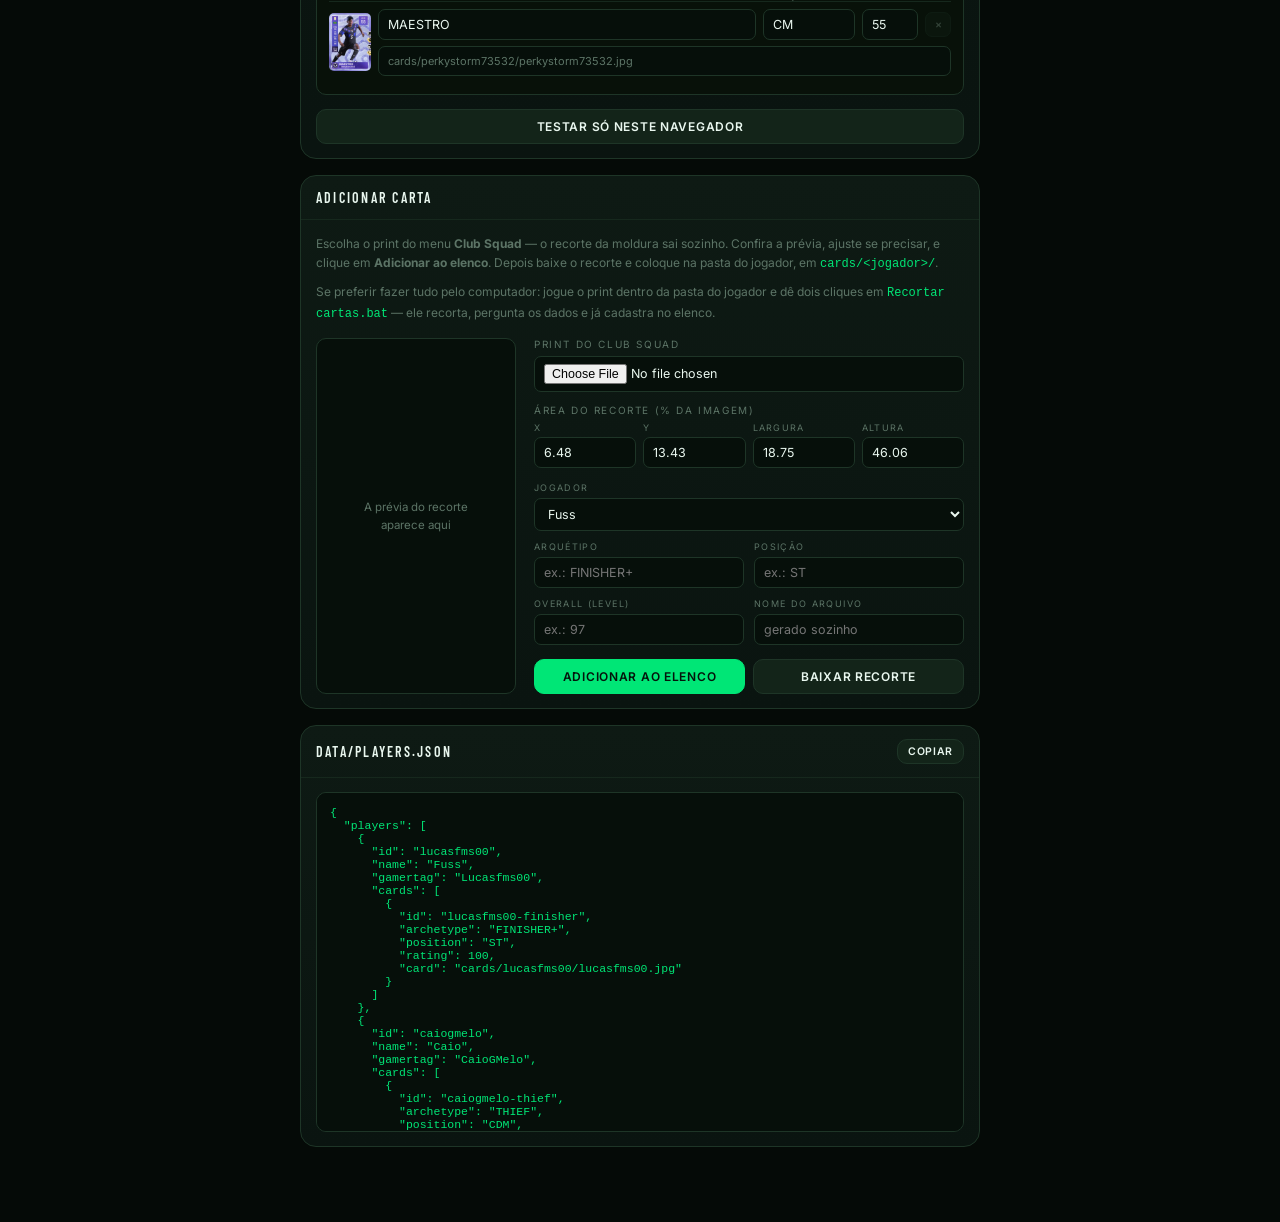
==== commit 7cb1493a: "Carta BOSS+ do Maia e ponte entre repositorio e publicado - cards/lucasvvcq/lucasvvcq-boss.jpg recor" ====
--- a/admin.html
+++ b/admin.html
@@ -203,6 +203,7 @@
       </p>
       <div class="btn-row" style="margin-bottom:14px">
         <button class="btn" id="btnPosPadrao">Usar as posições padrão dos arquétipos</button>
+        <button class="btn" id="btnPuxarRepo">Puxar cartas novas do repositório</button>
       </div>
       <div id="playerRows"></div>
       <div class="btn-row" style="margin-top:14px">
@@ -483,7 +484,8 @@
 const LS_BLOBS   = 'htafc:cardblobs';
 const POSITIONS = ['GK','CB','LB','RB','LWB','RWB','CDM','CM','CAM','LM','RM','LW','RW','CF','ST'];
 
-let basePlayers = [];   // o que está em data/players.json
+let repoPlayers = [];   // o que está commitado em data/players.json
+let basePlayers = [];   // o ponto de partida (o publicado, se houver; senão o repositório)
 let editPlayers = [];   // o que está sendo editado aqui
 
 const esc = s => String(s ?? '').replace(/"/g, '&quot;');
@@ -572,6 +574,38 @@
   toast('Elenco aplicado neste navegador');
 });
 
+/* Traz o que foi commitado no repositório e ainda não está aqui.
+   Só ACRESCENTA: nada que você editou ou removeu volta atrás. */
+$('#btnPuxarRepo').addEventListener('click', () => {
+  if (!repoPlayers.length) return toast('Não consegui ler o data/players.json');
+
+  const idsDeCarta = new Set(editPlayers.flatMap(p => p.cards.map(c => c.id)));
+  const novidades = [];
+
+  normalize(repoPlayers).forEach(rp => {
+    let alvo = editPlayers.find(p => p.id === rp.id);
+
+    if (!alvo) {
+      alvo = { ...rp, cards: [] };
+      editPlayers.push(alvo);
+      novidades.push(`jogador ${rp.name}`);
+    }
+    rp.cards.forEach(c => {
+      if (!idsDeCarta.has(c.id)) {
+        alvo.cards.push({ ...c });
+        idsDeCarta.add(c.id);
+        novidades.push(`${alvo.name}: ${c.archetype || c.id}`);
+      }
+    });
+  });
+
+  if (!novidades.length) return toast('Nada novo no repositório');
+
+  renderPlayers();
+  msg(`Trouxe ${novidades.length}: ${novidades.join(' · ')}. Publique para valer pro time.`, 'var(--gold)');
+  toast(`${novidades.length} novidade(s) do repositório`);
+});
+
 /* Preenche a posição de cada carta com a padrão do arquétipo dela. */
 $('#btnPosPadrao').addEventListener('click', () => {
   const mudadas = [];
@@ -752,8 +786,9 @@
 
   try {
     const res = await fetch('data/players.json', { cache: 'no-store' });
-    if (res.ok) basePlayers = (await res.json()).players || [];
+    if (res.ok) repoPlayers = (await res.json()).players || [];
   } catch (e) { /* elenco vazio */ }
+  basePlayers = repoPlayers;
 
   // por cima: o que já está publicado, que é o que o time está vendo
   const d = await acharAPI();
--- a/assets/css/styles.css
+++ b/assets/css/styles.css
@@ -153,6 +153,22 @@
   border: 1px solid transparent;
 }
 .ghost-link:hover { color: var(--green); border-color: var(--line); background: var(--panel); }
+
+.aviso-rascunho {
+  display: flex;
+  align-items: center;
+  justify-content: center;
+  flex-wrap: wrap;
+  gap: 12px;
+  padding: 10px 20px;
+  background: rgba(245, 197, 66, .1);
+  border-bottom: 1px solid rgba(245, 197, 66, .3);
+  color: #e0cf9a;
+  font-size: 12.5px;
+}
+.aviso-rascunho[hidden] { display: none; }
+.aviso-rascunho strong { color: var(--gold); }
+.aviso-rascunho .btn { padding: 5px 11px; font-size: 10.5px; }
 
 /* -------------------------------------------------------------------- shell */
 
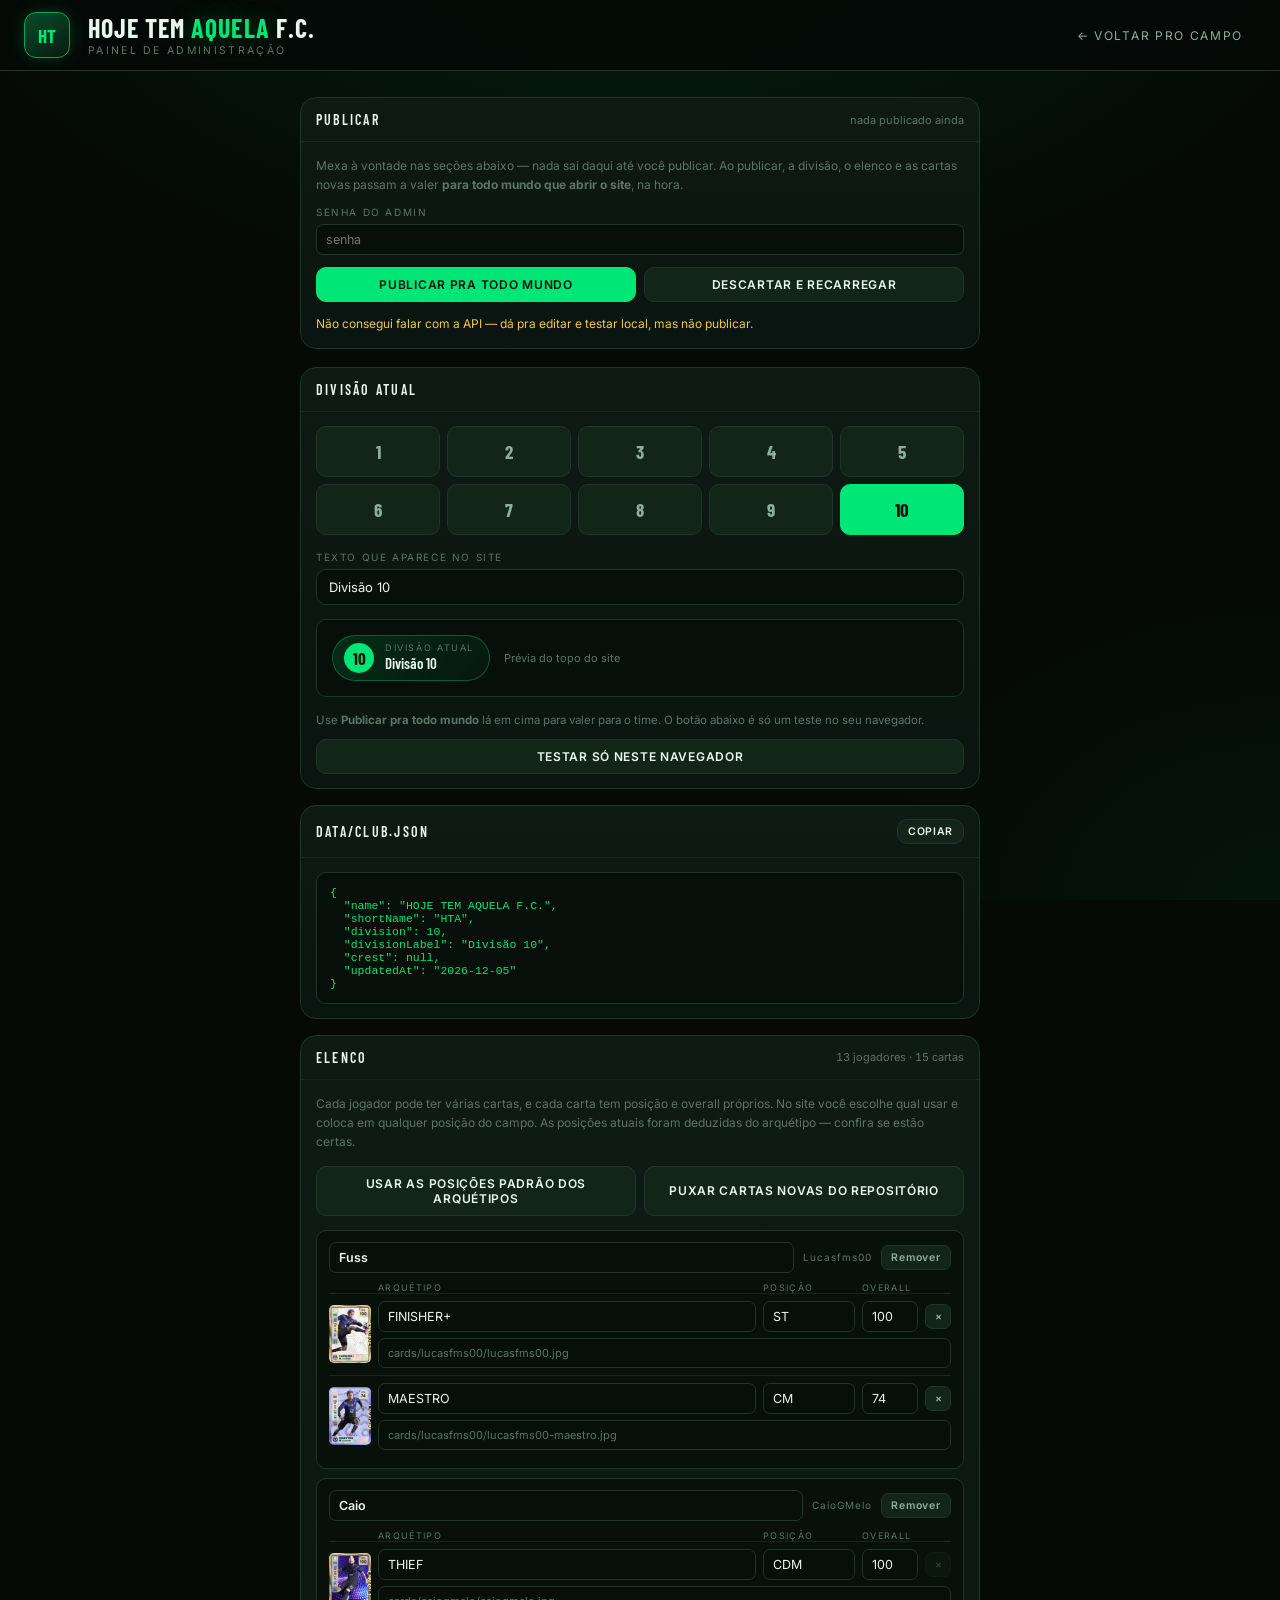
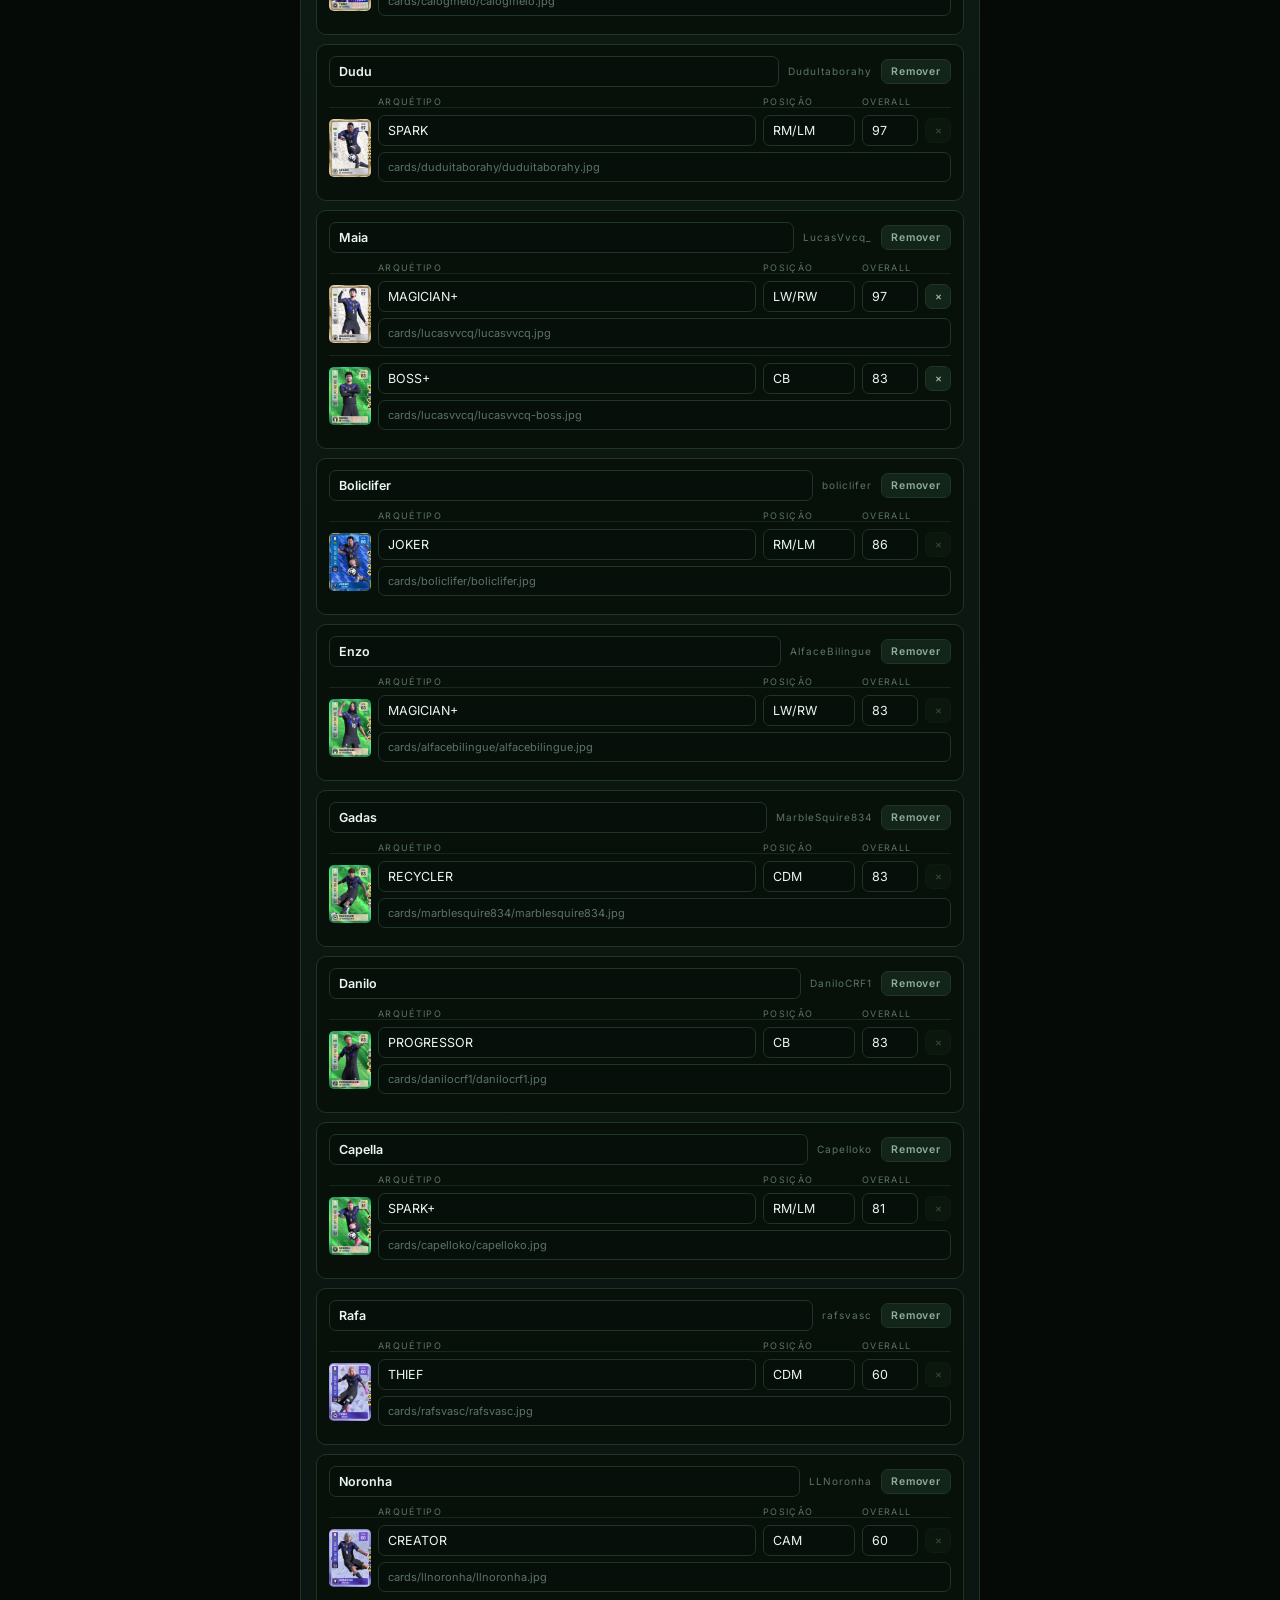
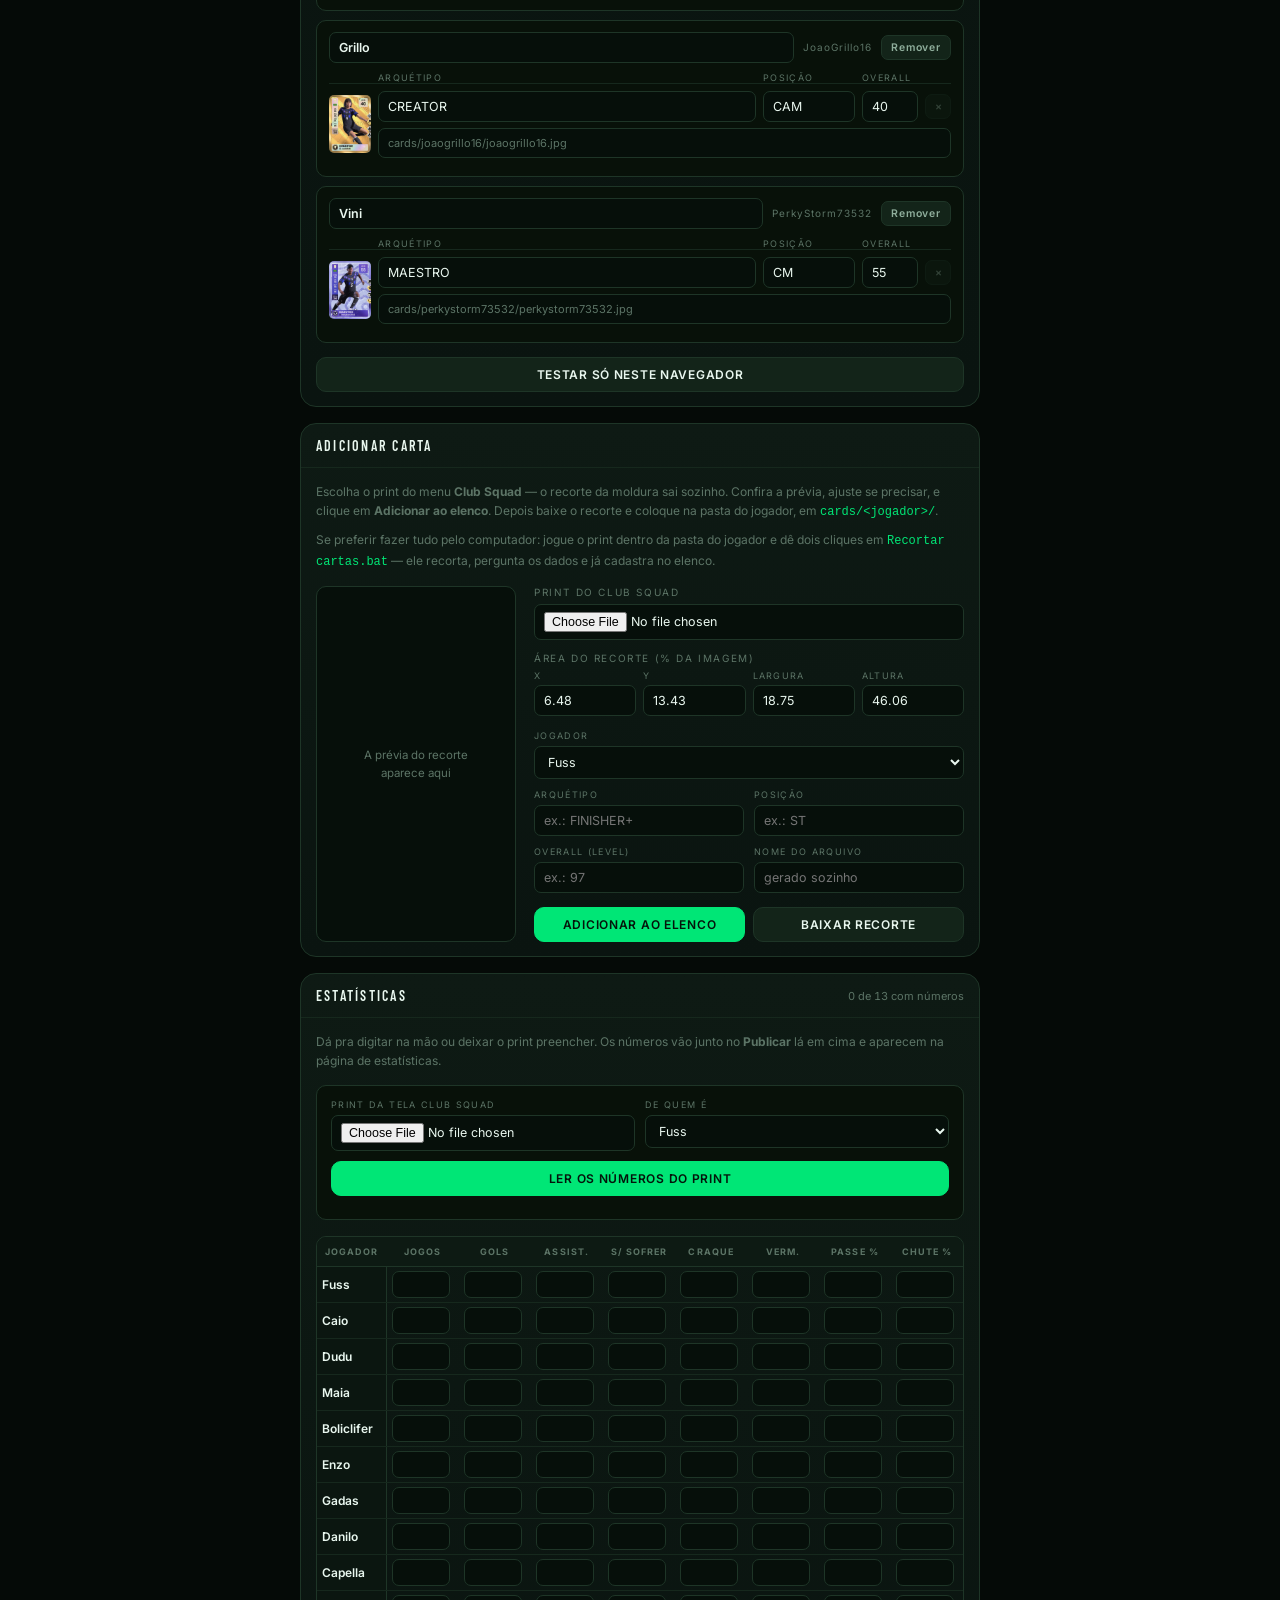
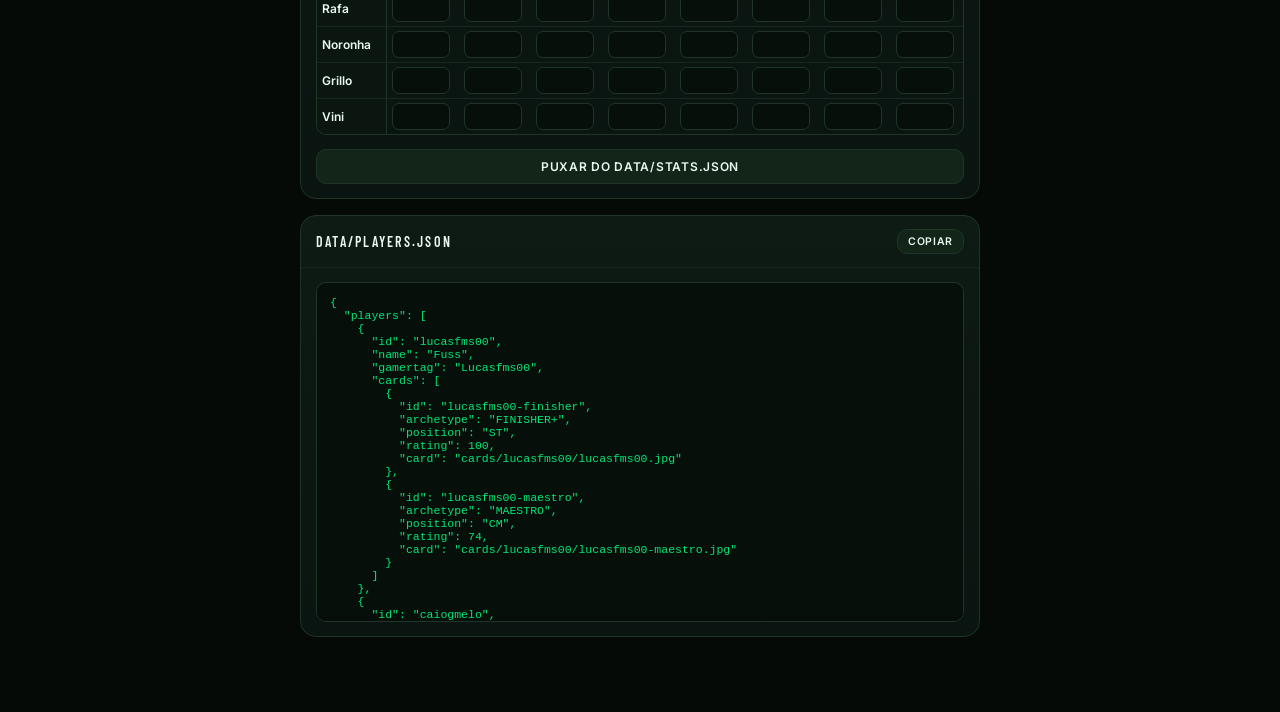
==== commit c64344f1: "Admin edita estatisticas, na mao ou lendo do print Manual: tabela com os 13 jogadores x 8 numeros, e" ====
--- a/admin.html
+++ b/admin.html
@@ -107,6 +107,41 @@
   .form-grid .full { grid-column: 1 / -1; }
   .form-grid label { display: block; font-size: 9px; text-transform: uppercase; letter-spacing: .15em; color: var(--txt-faint); margin-bottom: 5px; }
   .form-grid input, .form-grid select { width: 100%; }
+
+  /* ---- estatísticas ---- */
+  .ler-print {
+    border: 1px solid var(--line);
+    border-radius: var(--radius);
+    padding: 13px 14px;
+    background: #081109;
+    margin-bottom: 16px;
+  }
+  .ler-print input[type=file], .ler-print select { width: 100%; }
+
+  .tabela-stats-rolagem { overflow-x: auto; border: 1px solid var(--line); border-radius: var(--radius); }
+  .tabela-stats { border-collapse: collapse; font-size: 12px; width: 100%; }
+  .tabela-stats th {
+    position: sticky; top: 0;
+    padding: 9px 6px;
+    background: #0d1a13;
+    border-bottom: 1px solid var(--line);
+    font-size: 9px; letter-spacing: .12em; text-transform: uppercase;
+    color: var(--txt-faint); white-space: nowrap;
+  }
+  .tabela-stats td { padding: 4px 5px; border-bottom: 1px solid var(--line-soft); }
+  .tabela-stats tr:last-child td { border-bottom: none; }
+  .tabela-stats input {
+    width: 58px; padding: 5px 6px; text-align: right;
+    font-variant-numeric: tabular-nums; font-size: 12px;
+  }
+  .tabela-stats .quem {
+    position: sticky; left: 0; z-index: 2;
+    background: #0b1610;
+    border-right: 1px solid var(--line);
+    white-space: nowrap; font-weight: 600; color: var(--txt);
+  }
+  .tabela-stats th:first-child { z-index: 3; left: 0; }
+  .tabela-stats tr.mexido .quem { color: var(--green); }
 
   @media (max-width: 640px) {
     .crop-grid { grid-template-columns: minmax(0,1fr); }
@@ -286,6 +321,44 @@
 
   <section class="panel">
     <div class="panel-head">
+      <h3>Estatísticas</h3>
+      <span class="count" id="statsCount">0</span>
+    </div>
+    <div class="panel-body">
+      <p style="font-size:12px;color:var(--txt-faint);margin:0 0 14px;line-height:1.6">
+        Dá pra digitar na mão ou deixar o print preencher. Os números vão junto no
+        <strong>Publicar</strong> lá em cima e aparecem na página de estatísticas.
+      </p>
+
+      <div class="ler-print">
+        <div class="form-grid">
+          <div>
+            <label for="sPrint">Print da tela Club Squad</label>
+            <input type="file" id="sPrint" accept="image/*">
+          </div>
+          <div>
+            <label for="sJogador">De quem é</label>
+            <select id="sJogador"></select>
+          </div>
+        </div>
+        <div class="btn-row" style="margin-top:10px">
+          <button class="btn btn-primary" id="btnLerPrint" disabled>Ler os números do print</button>
+        </div>
+        <p id="sMsg" style="font-size:12px;margin:10px 0 0;line-height:1.6;color:var(--txt-faint)"></p>
+      </div>
+
+      <div class="tabela-stats-rolagem">
+        <table class="tabela-stats" id="tabelaStats"></table>
+      </div>
+
+      <div class="btn-row" style="margin-top:14px">
+        <button class="btn" id="btnStatsRepo">Puxar do data/stats.json</button>
+      </div>
+    </div>
+  </section>
+
+  <section class="panel">
+    <div class="panel-head">
       <h3>data/players.json</h3>
       <button class="btn" id="btnCopyPlayers" style="padding:5px 10px;font-size:10.5px">Copiar</button>
     </div>
@@ -297,6 +370,7 @@
 <div class="toast" id="toast"></div>
 
 <script src="assets/js/archetypes.js"></script>
+<script src="assets/js/ocr-stats.js"></script>
 <script>
 const LS_CLUB = 'htafc:club';
 const $ = s => document.querySelector(s);
@@ -537,6 +611,7 @@
 
   syncJson();
   refreshPlayerSelect();
+  renderStats();
 }
 
 $('#playerRows').addEventListener('input', e => {
@@ -636,6 +711,131 @@
   catch { toast('Não consegui copiar — selecione manualmente'); }
 });
 
+/* ------------------------------------------------------------ estatísticas */
+
+const COLUNAS_STATS = [
+  ['appearances',    'Jogos'],
+  ['goals',          'Gols'],
+  ['assists',        'Assist.'],
+  ['cleanSheets',    'S/ sofrer'],
+  ['motm',           'Craque'],
+  ['redCards',       'Verm.'],
+  ['passCompletion', 'Passe %'],
+  ['shotsOnTarget',  'Chute %'],
+];
+
+/** Garante o objeto de stats no jogador e devolve ele. */
+function statsDe(p) {
+  if (!p.stats) p.stats = {};
+  return p.stats;
+}
+
+function renderStats() {
+  const comNumero = editPlayers.filter(p => p.stats && p.stats.appearances != null).length;
+  $('#statsCount').textContent = `${comNumero} de ${editPlayers.length} com números`;
+
+  $('#tabelaStats').innerHTML =
+    `<thead><tr><th>Jogador</th>${COLUNAS_STATS.map(c => `<th>${c[1]}</th>`).join('')}</tr></thead>` +
+    `<tbody>${editPlayers.map((p, i) => `
+      <tr data-linha="${i}">
+        <td class="quem">${esc(p.name)}</td>
+        ${COLUNAS_STATS.map(([k]) => `
+          <td><input type="number" min="0" data-p="${i}" data-s="${k}"
+                     value="${p.stats?.[k] ?? ''}"></td>`).join('')}
+      </tr>`).join('')}</tbody>`;
+
+  syncJson();
+}
+
+$('#tabelaStats').addEventListener('input', e => {
+  const el = e.target;
+  if (!el.dataset.s) return;
+  const p = editPlayers[+el.dataset.p];
+  const s = statsDe(p);
+  if (el.value === '') delete s[el.dataset.s];
+  else s[el.dataset.s] = +el.value;
+  el.closest('tr').classList.add('mexido');
+  syncJson();
+});
+
+/* traz os números que estão commitados em data/stats.json */
+$('#btnStatsRepo').addEventListener('click', async () => {
+  const d = await fetch('data/stats.json', { cache: 'no-store' }).then(r => r.json()).catch(() => null);
+  if (!d?.stats?.length) return toast('Não consegui ler o data/stats.json');
+
+  let n = 0;
+  d.stats.forEach(s => {
+    const p = editPlayers.find(x => x.id === s.id);
+    if (!p) return;
+    const alvo = statsDe(p);
+    COLUNAS_STATS.forEach(([k]) => { if (s[k] != null) alvo[k] = s[k]; });
+    if (s.position) alvo.position = s.position;
+    if (s.height)   alvo.height   = s.height;
+    n++;
+  });
+  renderStats();
+  toast(`${n} jogador(es) preenchido(s) do repositório`);
+});
+
+/* ---- ler os números direto do print ---- */
+
+let printStats = null;
+
+function msgStats(txt, cor = 'var(--txt-faint)') {
+  $('#sMsg').textContent = txt;
+  $('#sMsg').style.color = cor;
+}
+
+$('#sPrint').addEventListener('change', e => {
+  const f = e.target.files[0];
+  if (!f) return;
+  const img = new Image();
+  img.onload = () => {
+    printStats = img;
+    $('#btnLerPrint').disabled = false;
+    const proporcao = img.naturalWidth / img.naturalHeight;
+    msgStats(Math.abs(proporcao - 16 / 9) > 0.03
+      ? `Print ${img.naturalWidth}x${img.naturalHeight} — não é 16:9, a leitura pode sair errada.`
+      : `Print ${img.naturalWidth}x${img.naturalHeight}. Escolha de quem é e clique em ler.`,
+      Math.abs(proporcao - 16 / 9) > 0.03 ? 'var(--gold)' : 'var(--txt-faint)');
+  };
+  img.onerror = () => msgStats('Não consegui abrir essa imagem.', '#ff8f7d');
+  img.src = URL.createObjectURL(f);
+});
+
+$('#btnLerPrint').addEventListener('click', () => {
+  if (!printStats) return;
+  const p = editPlayers.find(x => x.id === $('#sJogador').value);
+  if (!p) return msgStats('Escolha de quem é o print.', '#ff8f7d');
+
+  const cv = document.createElement('canvas');
+  cv.width = printStats.naturalWidth;
+  cv.height = printStats.naturalHeight;
+  cv.getContext('2d').drawImage(printStats, 0, 0);
+
+  const { valores, confianca, linhasVazias } = ocrLerEstatisticas(cv);
+  const lidos = Object.keys(valores).length;
+
+  if (!lidos) {
+    return msgStats('Não achei os números. Confira se é a tela Club Squad com o jogador selecionado.', '#ff8f7d');
+  }
+
+  Object.assign(statsDe(p), valores);
+  renderStats();
+  $(`#tabelaStats tr[data-linha="${editPlayers.indexOf(p)}"]`)?.classList.add('mexido');
+
+  const resumo = COLUNAS_STATS.filter(([k]) => valores[k] != null)
+    .map(([k, r]) => `${r} ${valores[k]}`).join(' · ');
+
+  const baixa = confianca < 0.9;
+  msgStats(
+    `${p.name}: ${resumo}.` +
+    (linhasVazias.length ? ` Não li ${linhasVazias.length} linha(s).` : '') +
+    (baixa ? ' Confiança baixa — confira antes de publicar.' : ' Confira e publique.'),
+    baixa || linhasVazias.length ? 'var(--gold)' : 'var(--green)');
+  toast(`${lidos} números lidos`);
+});
+
 /* --------------------------------------------------- recortar e adicionar carta */
 
 let srcImg = null;
@@ -648,6 +848,12 @@
     + '<option value="__novo__">+ Novo jogador</option>';
   sel.value = editPlayers.some(p => p.id === keep) || keep === '__novo__' ? keep : (editPlayers[0]?.id || '__novo__');
   $('#newPlayerWrap').style.display = sel.value === '__novo__' ? '' : 'none';
+
+  // o select da seção de estatísticas usa a mesma lista, sem a opção de novo
+  const sj = $('#sJogador');
+  const antes = sj.value;
+  sj.innerHTML = editPlayers.map(p => `<option value="${esc(p.id)}">${esc(p.name)}</option>`).join('');
+  if (editPlayers.some(p => p.id === antes)) sj.value = antes;
 }
 
 $('#fPlayer').addEventListener('change', () => {
--- a/assets/css/styles.css
+++ b/assets/css/styles.css
@@ -151,8 +151,41 @@
   padding: 8px 12px;
   border-radius: var(--radius);
   border: 1px solid transparent;
+  white-space: nowrap;
 }
 .ghost-link:hover { color: var(--green); border-color: var(--line); background: var(--panel); }
+
+/* navegação entre as duas telas: precisa saltar aos olhos, não ser link fino */
+.nav-btn {
+  display: inline-flex;
+  align-items: center;
+  gap: 8px;
+  padding: 9px 17px;
+  border-radius: var(--radius);
+  border: 1px solid var(--green-dim);
+  background: rgba(0, 230, 118, .1);
+  color: var(--green);
+  font-family: var(--font-head);
+  font-size: 15px;
+  font-weight: 600;
+  letter-spacing: .1em;
+  text-transform: uppercase;
+  text-decoration: none;
+  white-space: nowrap;
+  transition: all .13s;
+}
+.nav-btn:hover {
+  background: var(--green);
+  border-color: var(--green);
+  color: #04140b;
+  box-shadow: 0 0 20px -5px var(--glow);
+}
+.nav-btn .ico { font-size: 15px; line-height: 1; }
+
+@media (max-width: 620px) {
+  .nav-btn { padding: 7px 12px; font-size: 13px; letter-spacing: .06em; }
+  .nav-btn .rotulo-longo { display: none; }
+}
 
 .aviso-rascunho {
   display: flex;
@@ -212,6 +245,27 @@
 }
 .panel-body { padding: 14px 15px; }
 
+/* --------------------------------------------------- painel da formação */
+
+/* O cabeçalho é um <button> para poder recolher no celular; no desktop ele
+   não faz nada e precisa parecer o cabeçalho dos outros painéis. */
+.painel-formacao .panel-head {
+  width: 100%;
+  border-radius: 0;
+  background: none;
+  cursor: default;
+  text-align: left;
+  font: inherit;
+}
+.painel-formacao .fp-atual {
+  font-family: var(--font-head);
+  font-size: 15px;
+  font-weight: 700;
+  letter-spacing: .06em;
+  color: var(--green);
+}
+.painel-formacao .fp-seta { display: none; }
+
 /* --------------------------------------------------------------------- pitch */
 
 .stage { display: flex; flex-direction: column; gap: 16px; min-width: 0; }
@@ -230,16 +284,45 @@
 }
 .stage-head .sub { font-size: 12.5px; color: var(--txt-dim); margin-top: 2px; }
 
+/* o número da formação é um botão: clicou, abre a lista das 29 */
 .formation-tag {
-  font-family: var(--font-head);
-  font-size: 15px;
-  letter-spacing: .1em;
-  color: var(--green);
+  display: inline-flex;
+  align-items: center;
+  gap: 9px;
+  padding: 7px 15px;
+  border-radius: 999px;
   border: 1px solid var(--green-dim);
   background: rgba(0, 230, 118, .08);
-  border-radius: 999px;
-  padding: 5px 15px;
-}
+  transition: all .13s;
+}
+.formation-tag:hover {
+  background: rgba(0, 230, 118, .18);
+  border-color: var(--green);
+  box-shadow: 0 0 18px -6px var(--glow);
+}
+.formation-tag .ft-rotulo {
+  font-size: 9.5px;
+  text-transform: uppercase;
+  letter-spacing: .16em;
+  color: var(--txt-faint);
+}
+.formation-tag .ft-valor {
+  font-family: var(--font-head);
+  font-size: 18px;
+  font-weight: 700;
+  letter-spacing: .08em;
+  color: var(--green);
+}
+.formation-tag .ft-seta { font-size: 10px; color: var(--green-dim); }
+.formation-tag:hover .ft-seta { color: var(--green); }
+
+/* grade das formações dentro do modal */
+.form-modal-grid {
+  display: grid;
+  grid-template-columns: repeat(auto-fill, minmax(96px, 1fr));
+  gap: 7px;
+}
+.form-modal-grid .formation-btn { padding: 11px 4px; font-size: 15px; }
 
 .pitch-wrap {
   position: relative;
@@ -486,27 +569,6 @@
   overflow: hidden;
   text-overflow: ellipsis;
 }
-
-/* ------------------------------------------------------------------- reservas */
-
-.bench {
-  display: flex;
-  gap: 10px;
-  overflow-x: auto;
-  padding: 4px 8px 32px;   /* espaço para a posição e o nome embaixo da carta */
-}
-.bench .bench-slot {
-  position: relative;
-  transform: none;            /* anula o centramento usado pelos slots do campo */
-  flex: 0 0 84px;
-  width: 84px;
-  height: 118px;
-  cursor: pointer;
-}
-.bench .bench-slot .slot-inner { width: 100%; height: 100%; }
-.bench .bench-slot:hover .slot-inner { transform: translateY(-4px); }
-.bench .bench-slot .slot-pos  { bottom: -8px; }
-.bench .bench-slot .slot-name { bottom: -28px; max-width: 128%; }
 
 /* --------------------------------------------------------------------- elenco */
 
@@ -1023,11 +1085,37 @@
     grid-template-columns: minmax(0, 1fr);
     padding: 12px;
   }
-  .col-left  { order: 2; }
-  .stage     { order: 1; }
-  .col-right { order: 3; }
+
+  /* No celular a ordem importa: campo, depois a FORMAÇÃO, só então o elenco.
+     Assim dá pra escolher o esquema antes de sair arrastando todo mundo.
+     'display: contents' solta os painéis da coluna para poder ordenar um a um. */
+  .col-right { display: contents; }
+  .stage                    { order: 1; }
+  .col-right > .panel:nth-of-type(1) { order: 2; }   /* formação  */
+  .col-left                 { order: 3; }            /* elenco    */
+  .col-right > .panel:nth-of-type(2) { order: 4; }   /* escalação */
+  .col-right > .panel:nth-of-type(3) { order: 5; }   /* salvas    */
+
+  /* com display:contents o espaçamento passa a ser o gap do grid */
+  .col-right > .panel + .panel { margin-top: 0; }
+
   .roster-list { max-height: none; }
   .formation-grid { grid-template-columns: repeat(3, 1fr); max-height: none; }
+
+  /* A grade das 29 empurraria o elenco pra bem longe do campo, e aí arrastar
+     um jogador vira uma rolagem enorme. No celular ela começa recolhida:
+     fica uma barrinha mostrando a formação atual, e abre no toque. */
+  .painel-formacao .panel-head { cursor: pointer; }
+  .painel-formacao .panel-head:active { background: rgba(0, 230, 118, .07); }
+  .painel-formacao .fp-seta {
+    display: inline-block;
+    margin-left: 7px;
+    color: var(--green-dim);
+    transition: transform .16s ease;
+  }
+  .painel-formacao.is-colapsado .panel-head { border-bottom: none; }
+  .painel-formacao.is-colapsado .panel-body { display: none; }
+  .painel-formacao.is-colapsado .fp-seta { transform: rotate(-90deg); }
 }
 
 @media (max-width: 620px) {
